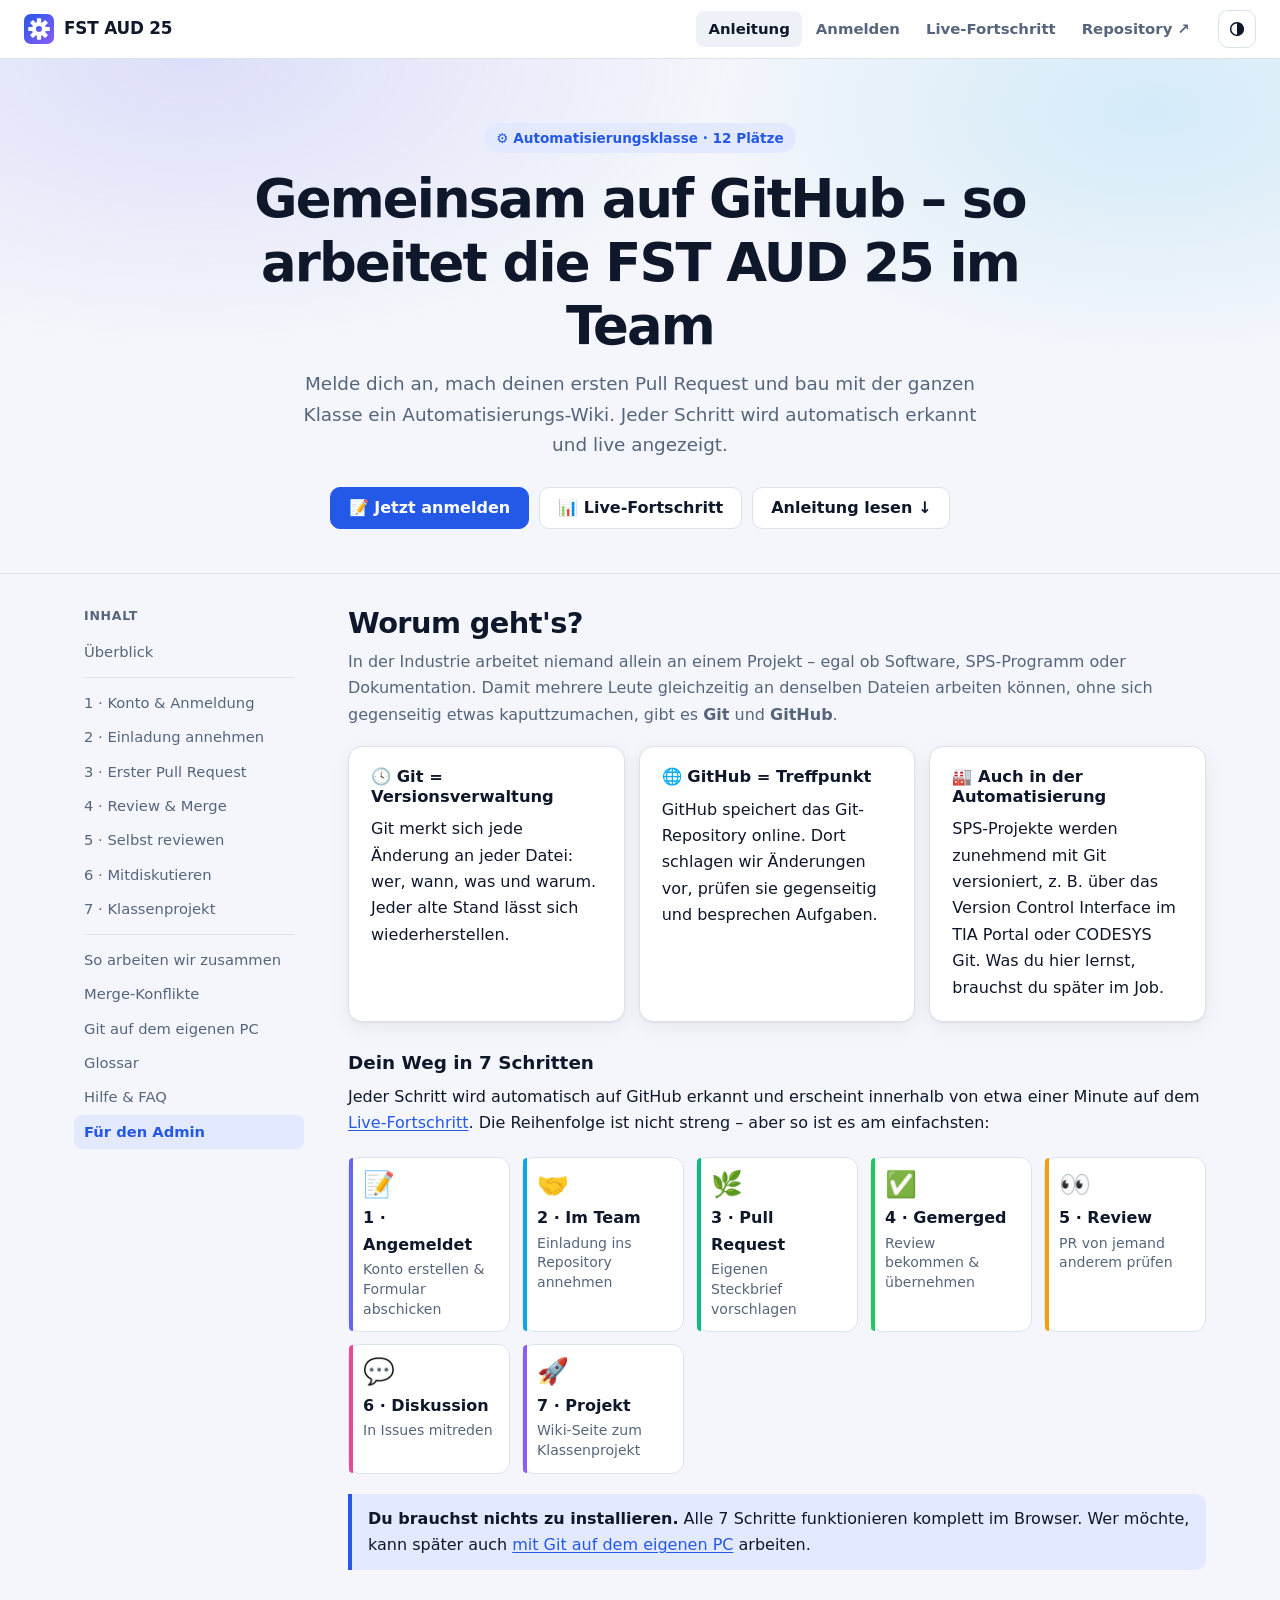
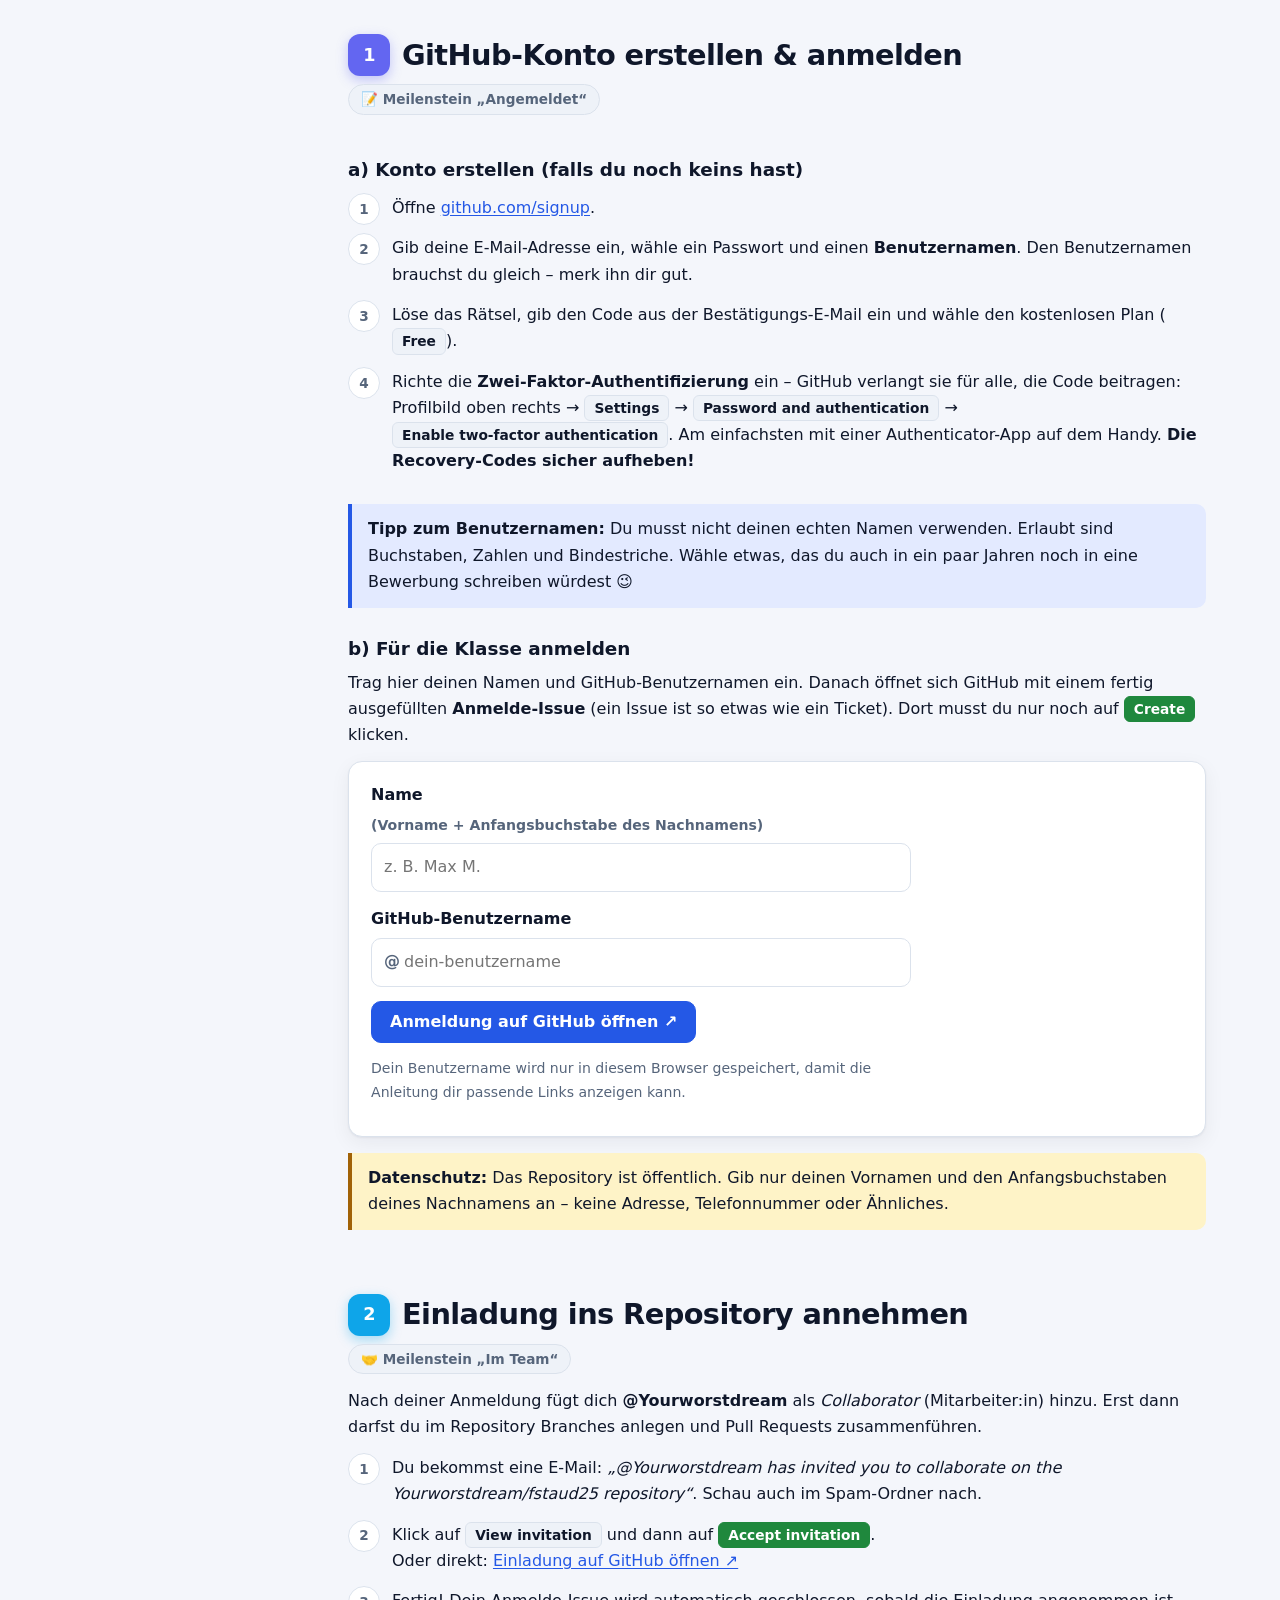
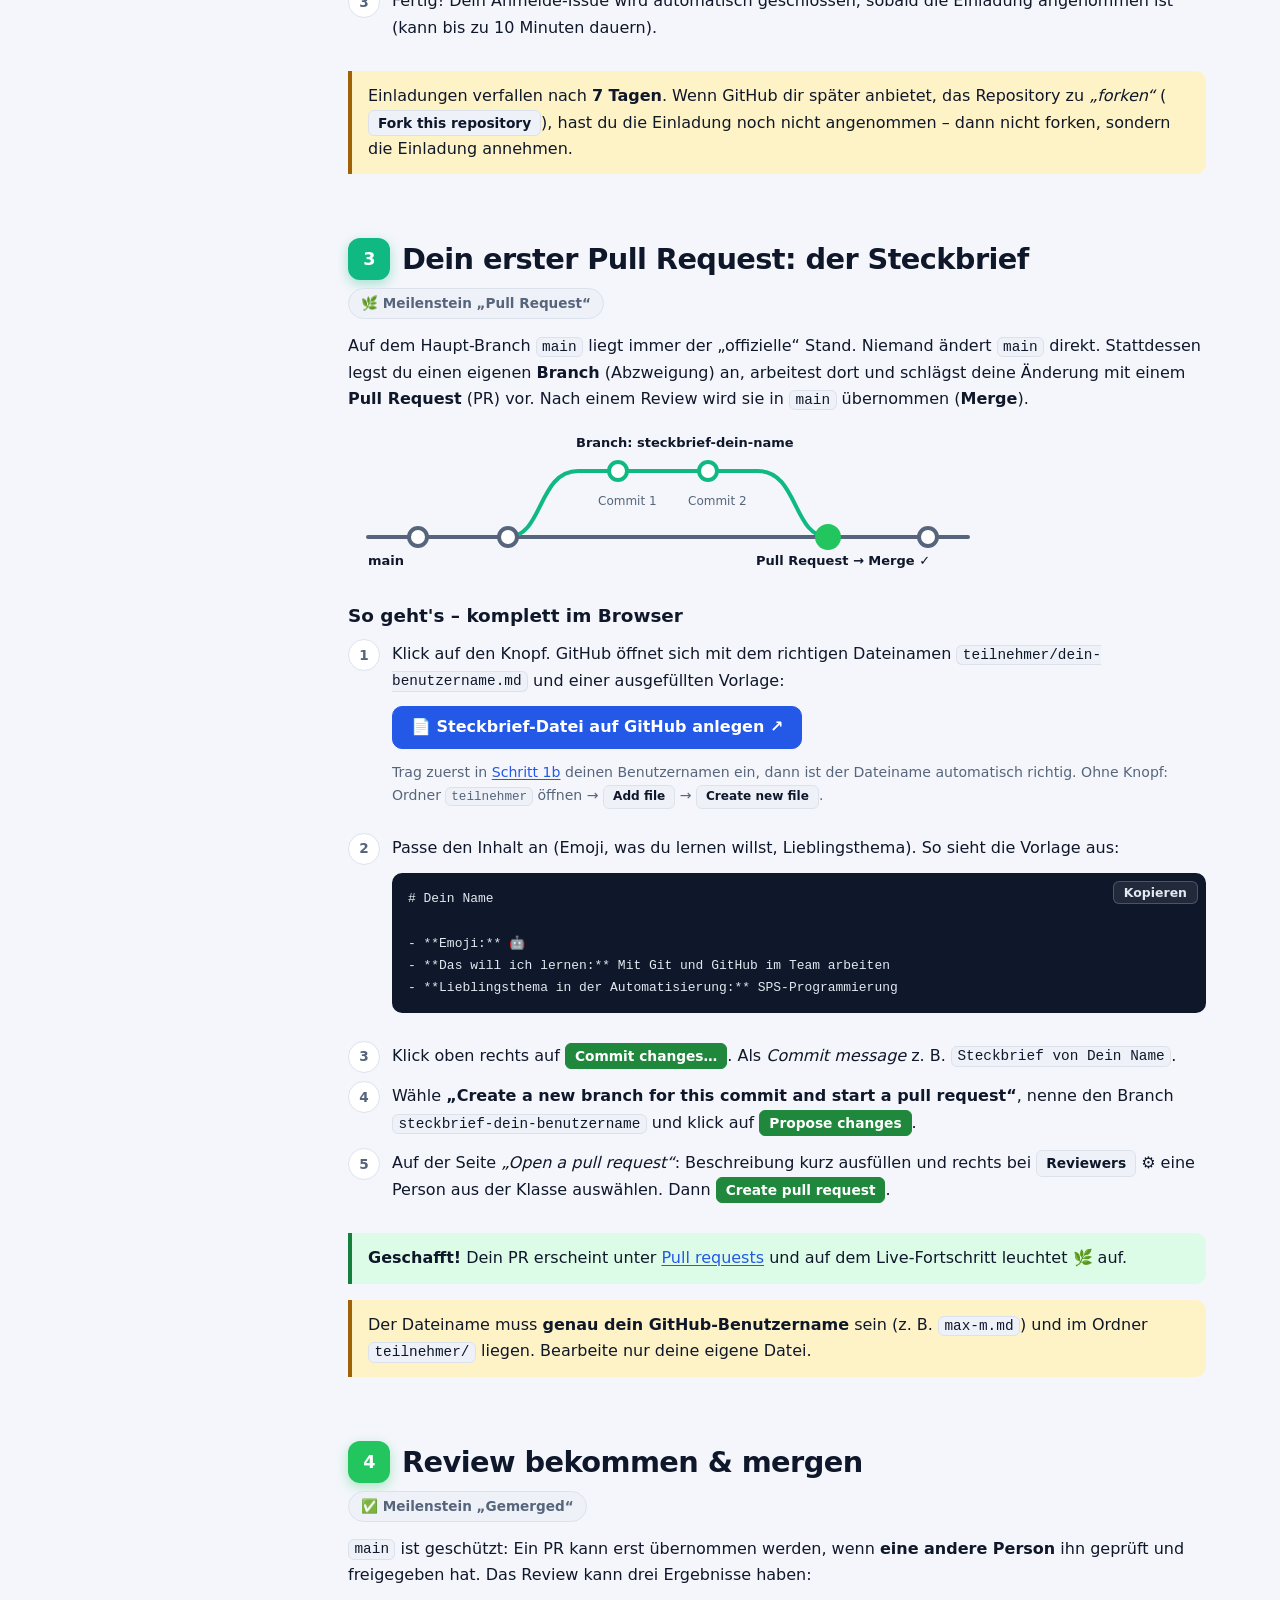
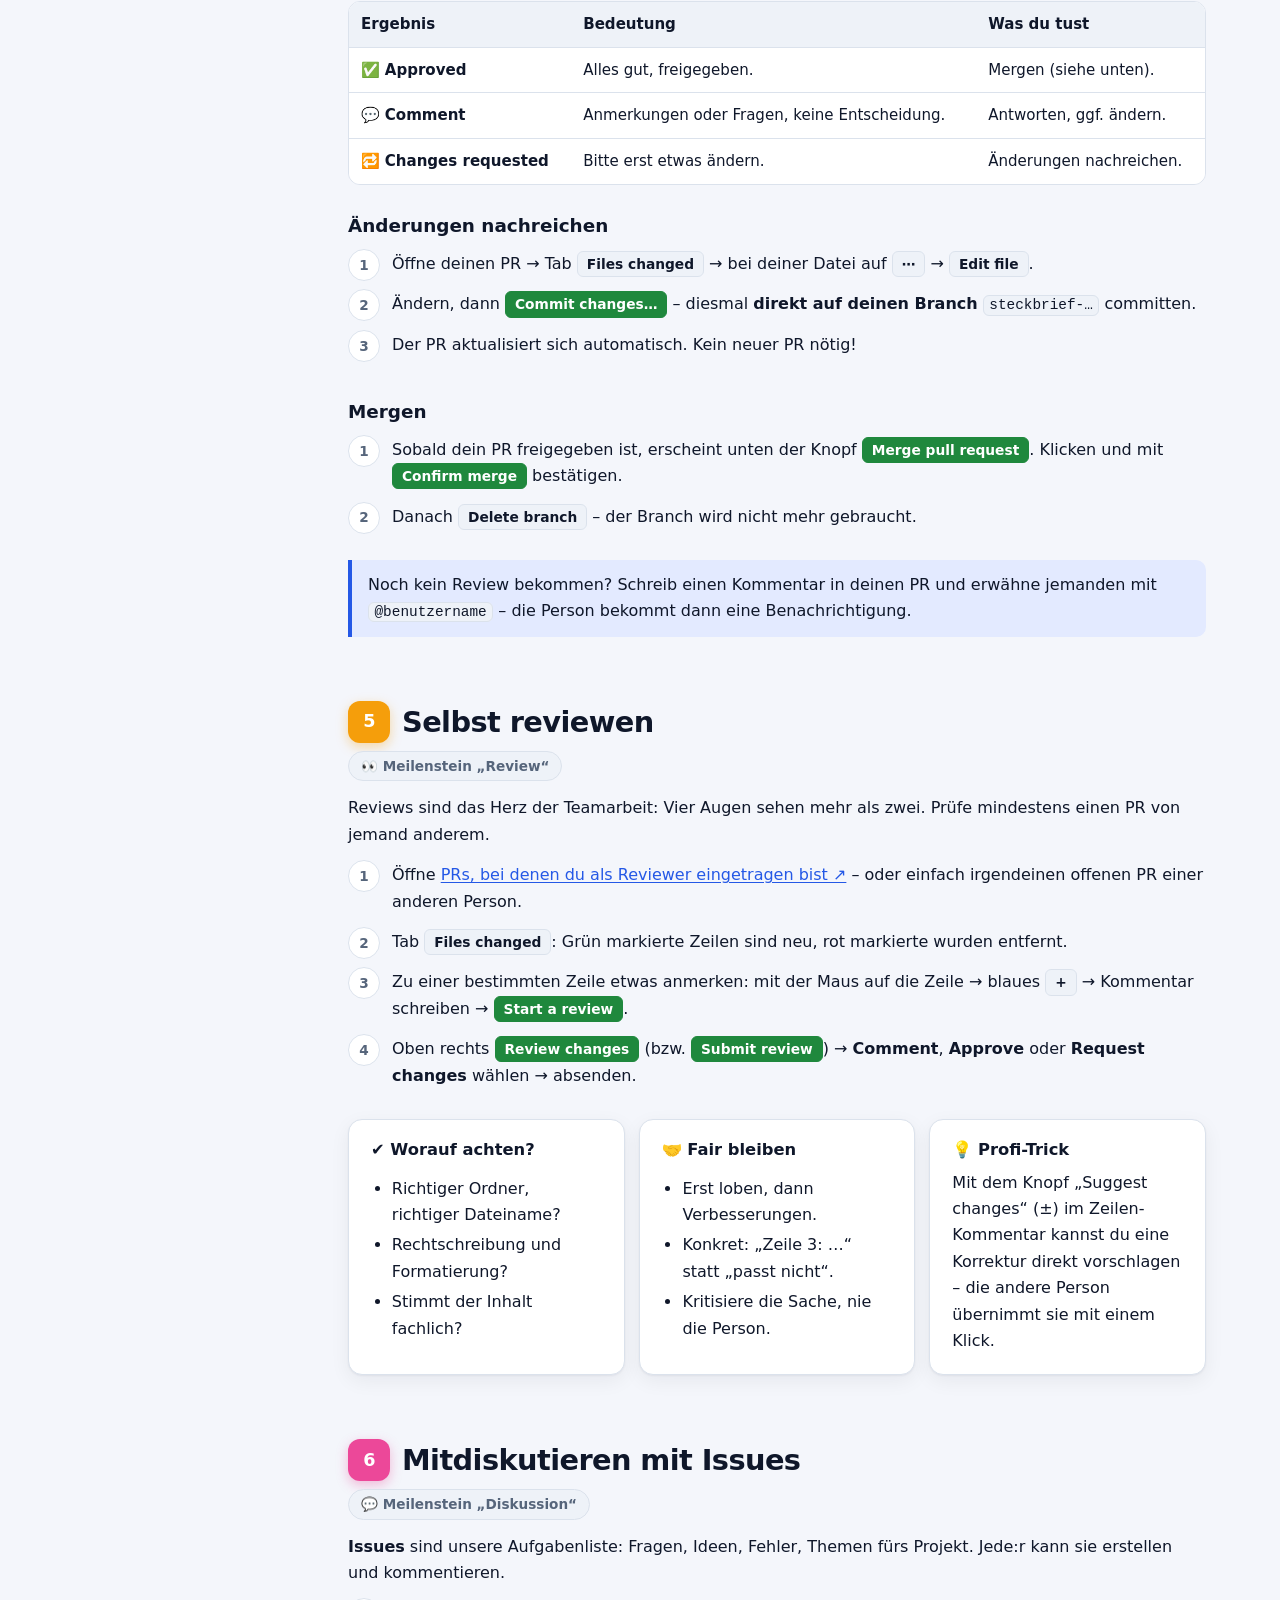
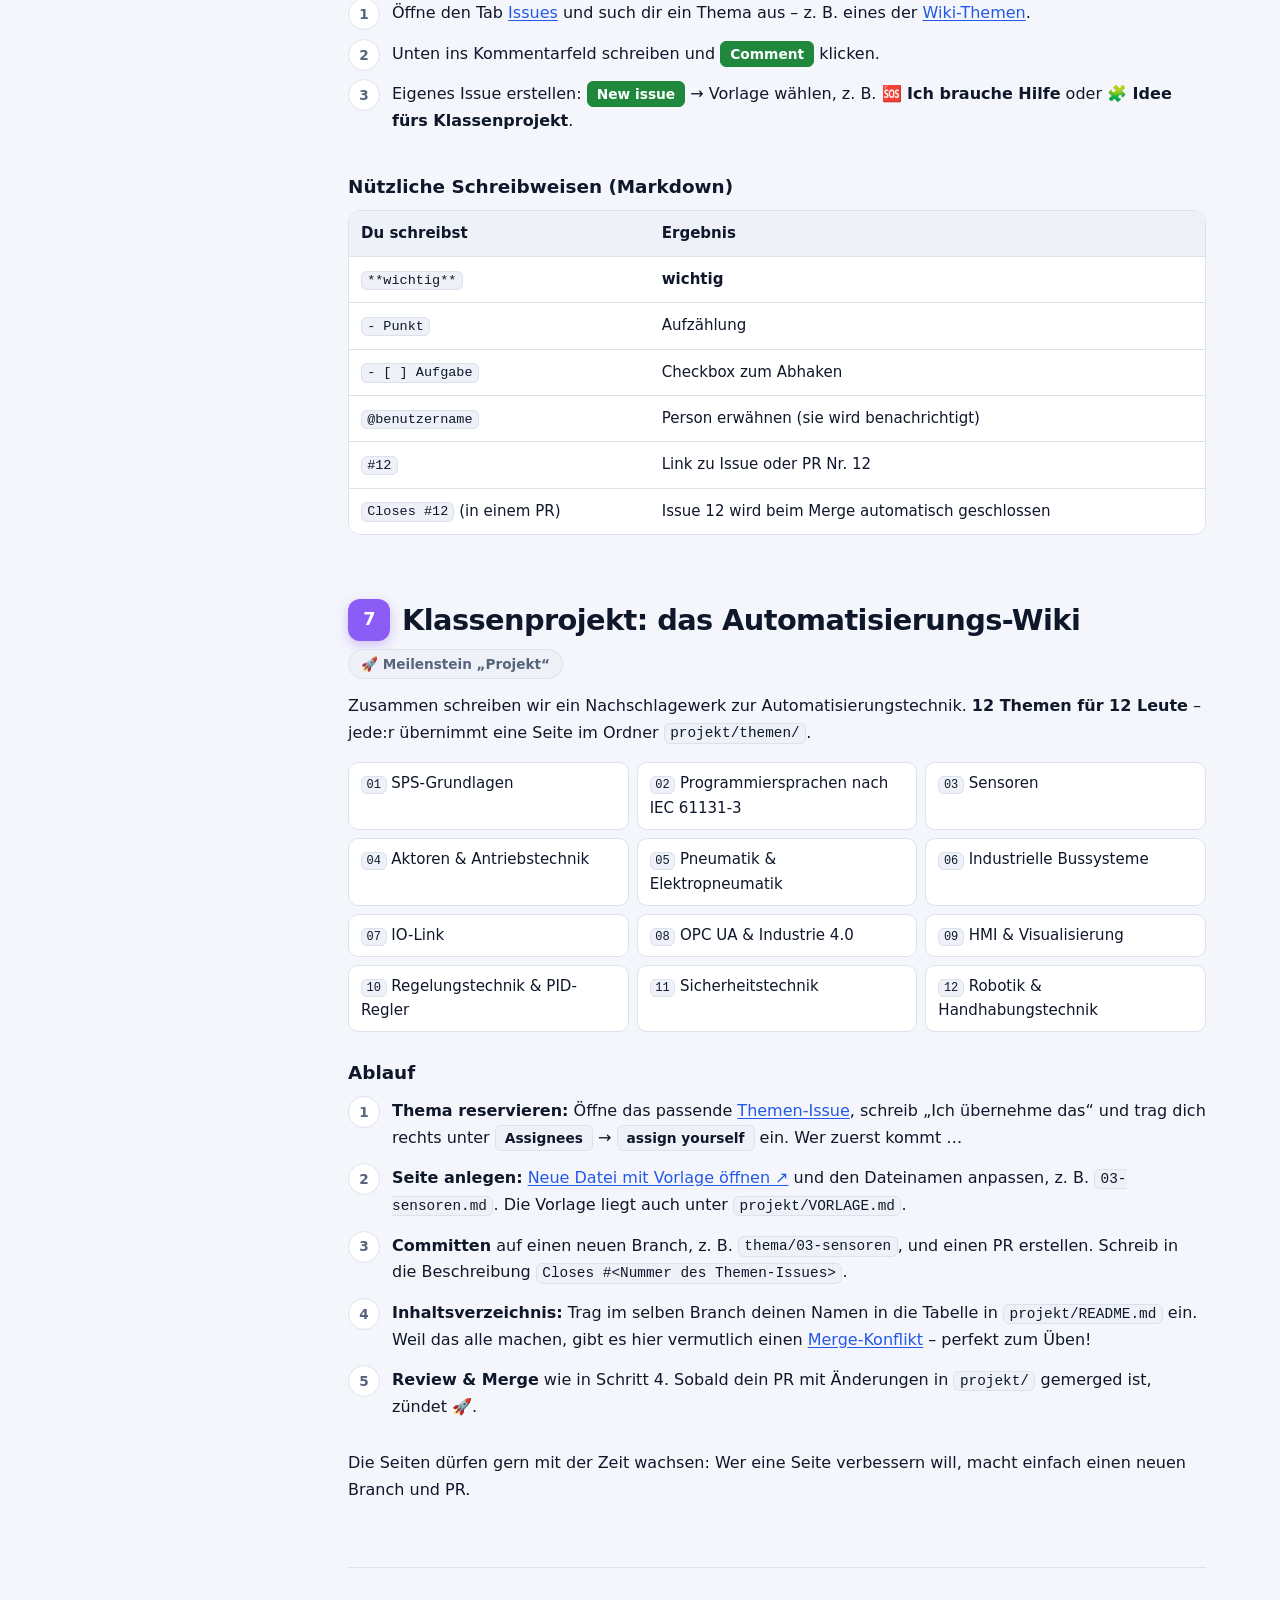
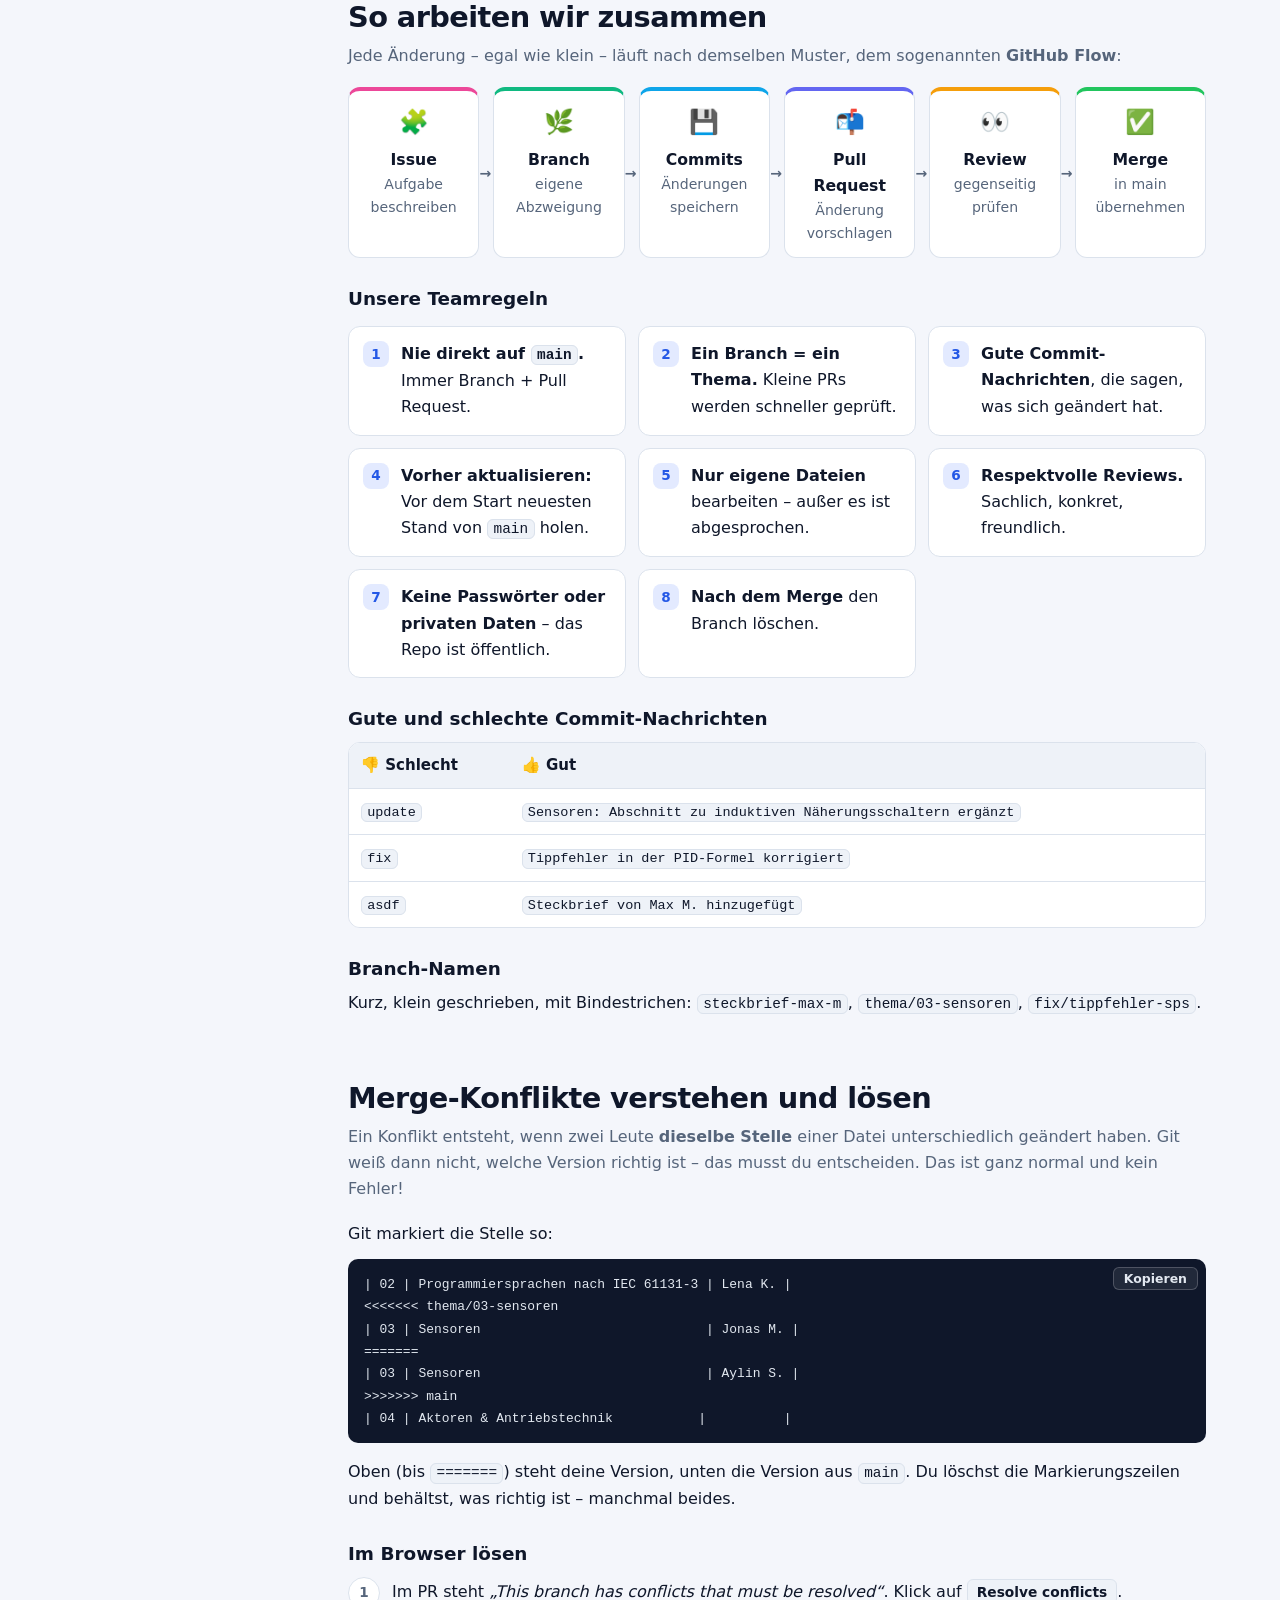
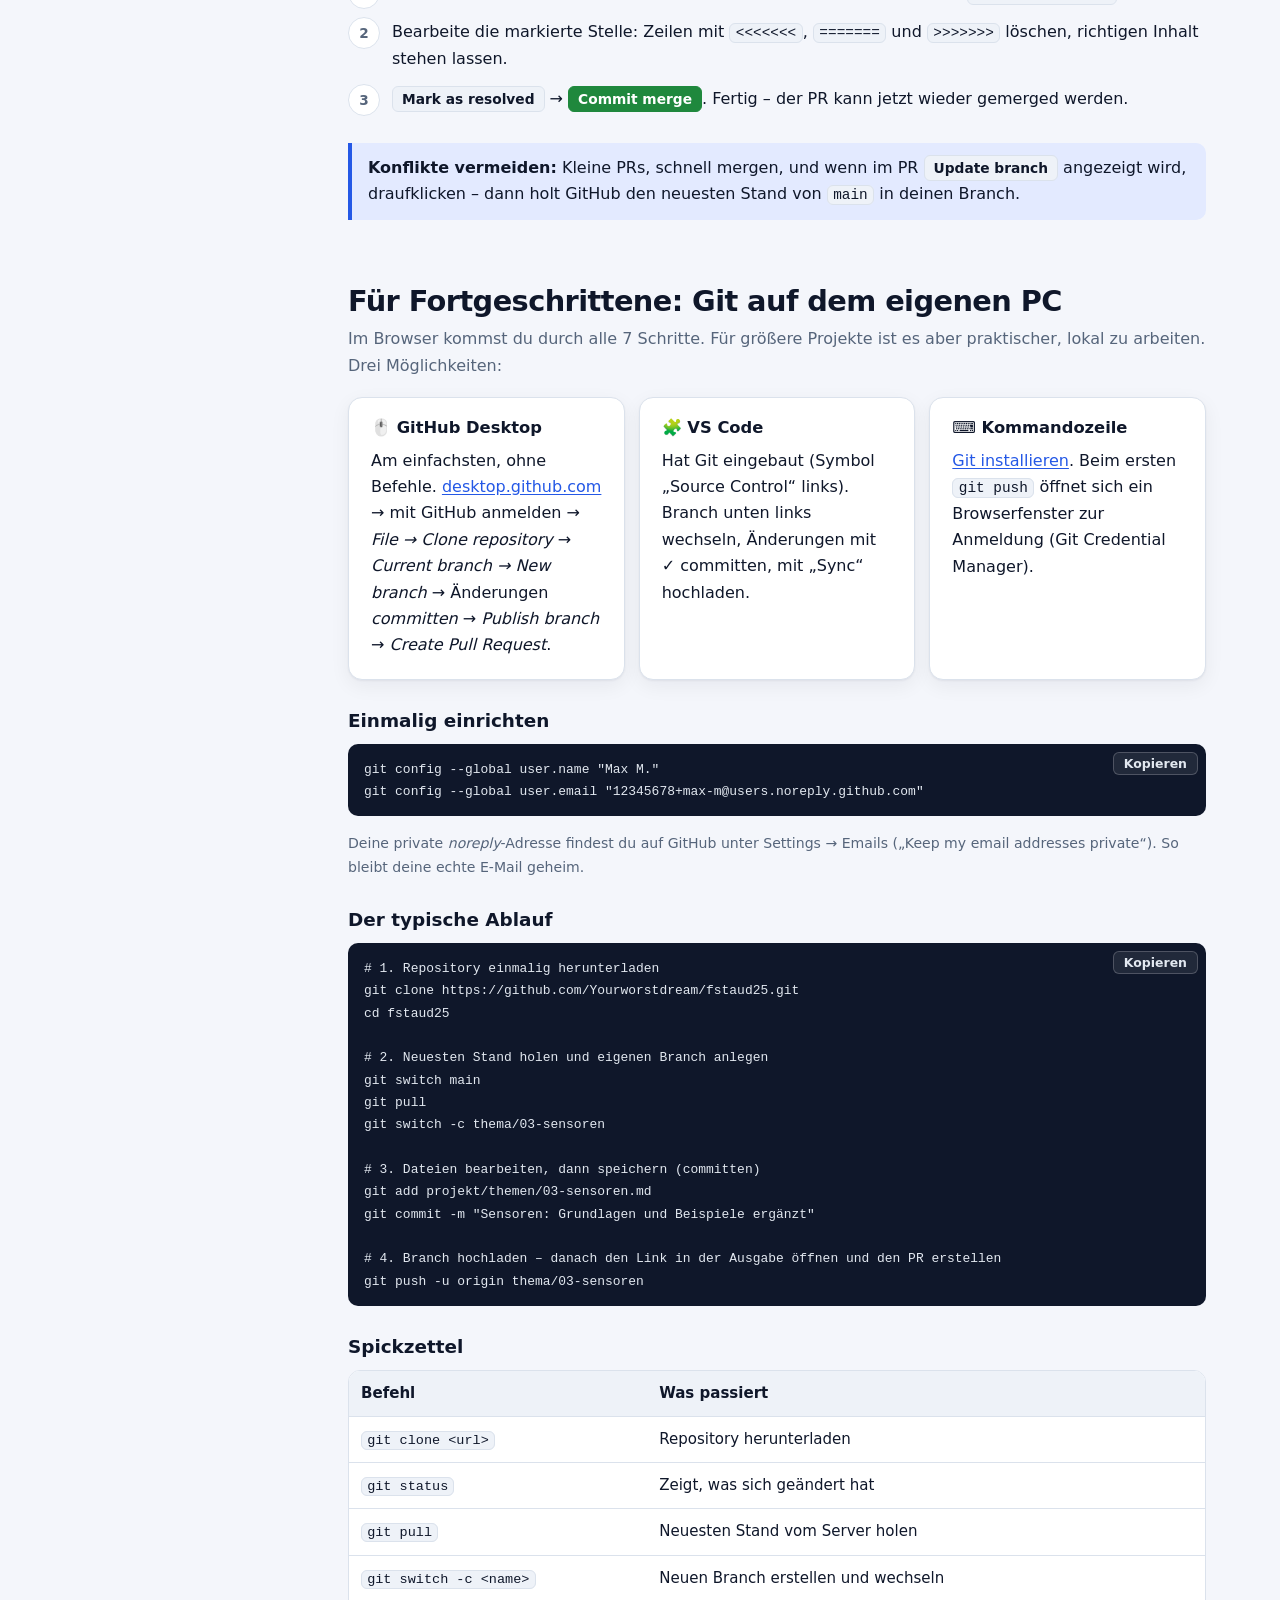
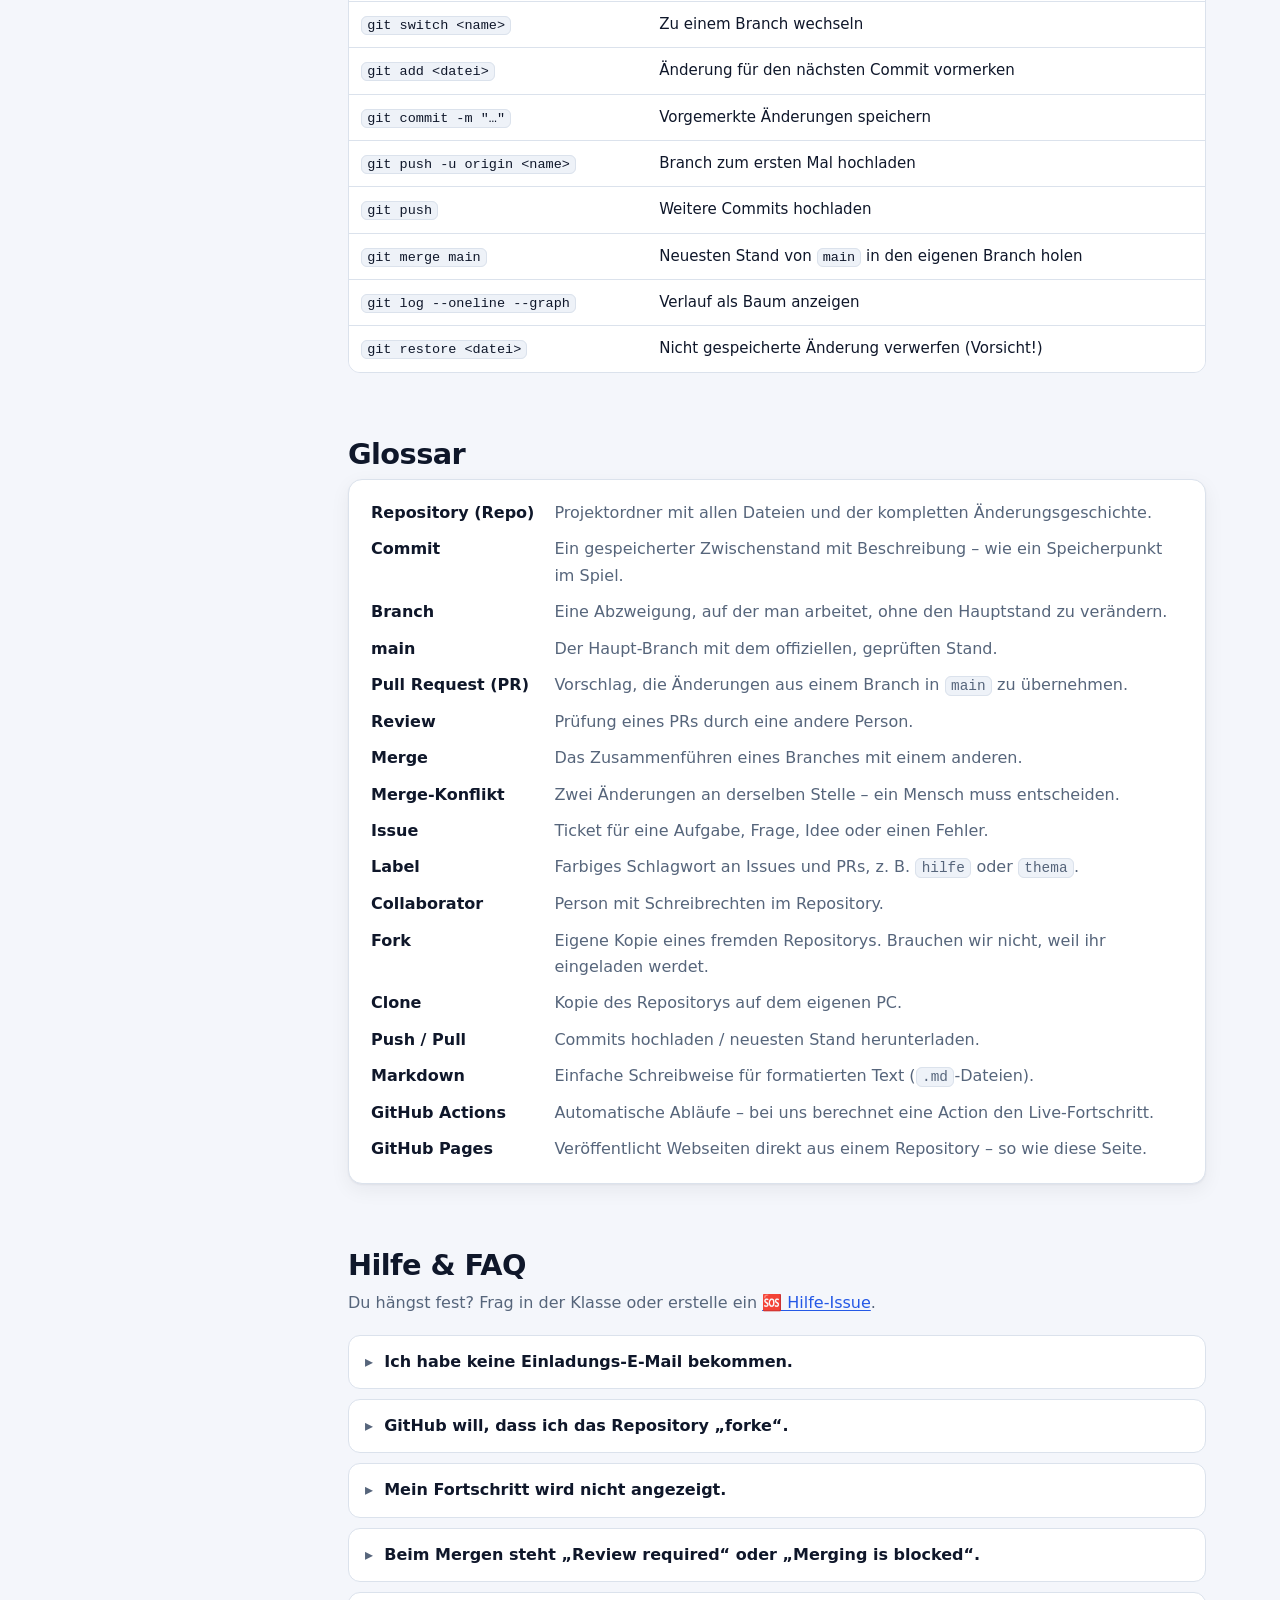
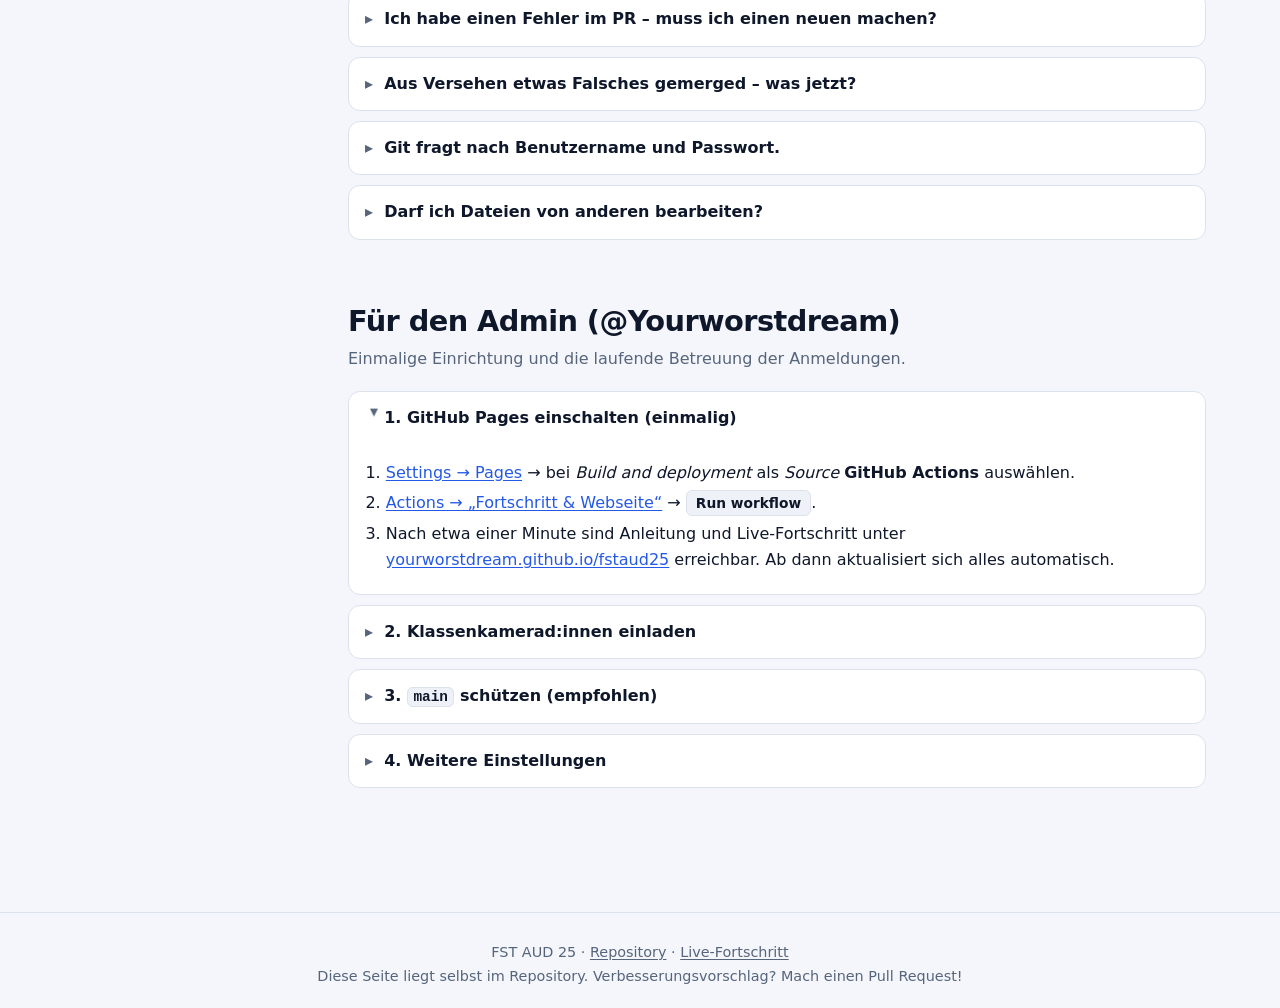
==== fstaud25/index.html @ 2078d6a1 "fstaud25: Klassen-Repository mit Anleitung und Live-Fortschritt Anleitung (index.html) für die Autom" ====
<!doctype html>
<html lang="de">
<head>
<meta charset="utf-8">
<meta name="viewport" content="width=device-width, initial-scale=1">
<title>FST AUD 25 · GitHub-Anleitung</title>
<meta name="description" content="Schritt-für-Schritt-Anleitung: So arbeitet die Automatisierungsklasse FST AUD 25 gemeinsam auf GitHub – Anmeldung, Pull Requests, Reviews und Klassenprojekt.">
<link rel="icon" href="assets/favicon.svg" type="image/svg+xml">
<link rel="stylesheet" href="assets/style.css">
<script>try{var t=localStorage.getItem('fstaud25.theme');if(t)document.documentElement.dataset.theme=t}catch(e){}</script>
<script src="assets/common.js" defer></script>
<script src="assets/anleitung.js" defer></script>
</head>
<body>

<header class="topbar">
  <a class="marke" href="./"><img src="assets/favicon.svg" alt="">FST AUD 25</a>
  <nav class="topnav" aria-label="Hauptnavigation">
    <a href="./" aria-current="page">Anleitung</a>
    <a href="#anmeldung">Anmelden</a>
    <a href="fortschritt.html">Live-Fortschritt</a>
    <a href="https://github.com/Yourworstdream/fstaud25" data-repo="" target="_blank" rel="noopener">Repository ↗</a>
  </nav>
  <button class="icon-knopf" type="button" data-thema-knopf title="Hell/Dunkel umschalten" aria-label="Hell/Dunkel umschalten"><svg viewBox="0 0 24 24" width="18" height="18" aria-hidden="true"><circle cx="12" cy="12" r="8.5" fill="none" stroke="currentColor" stroke-width="2"/><path d="M12 3.5a8.5 8.5 0 0 1 0 17z" fill="currentColor"/></svg></button>
</header>

<section class="hero">
  <span class="badge">⚙️ Automatisierungsklasse · 12 Plätze</span>
  <h1>Gemeinsam auf GitHub – so arbeitet die FST&nbsp;AUD&nbsp;25 im Team</h1>
  <p class="lead">Melde dich an, mach deinen ersten Pull Request und bau mit der ganzen Klasse ein Automatisierungs-Wiki. Jeder Schritt wird automatisch erkannt und live angezeigt.</p>
  <div class="knopf-reihe">
    <a class="knopf primaer" href="#anmeldung">📝 Jetzt anmelden</a>
    <a class="knopf" href="fortschritt.html">📊 Live-Fortschritt</a>
    <a class="knopf" href="#ueberblick">Anleitung lesen ↓</a>
  </div>

  <div class="ich-leiste" id="ich-leiste" hidden>
    <img id="ich-avatar" alt="">
    <div>
      <b>Hallo <span data-ich-name></span>!</b>
      <div class="klein">Angemeldet als <b>@<span data-ich-login></span></b> · <span id="ich-stand">Dein Stand wird geladen …</span></div>
    </div>
    <div class="knopf-reihe">
      <a class="knopf klein-k" id="ich-fortschritt-link" href="fortschritt.html">Mein Fortschritt</a>
      <button class="knopf klein-k" type="button" id="ich-aendern">Ändern</button>
    </div>
  </div>
</section>

<div class="layout">
  <nav class="toc" aria-label="Inhalt">
    <p>Inhalt</p>
    <a href="#ueberblick">Überblick</a>
    <div class="trenner"></div>
    <a href="#schritt-1">1 · Konto &amp; Anmeldung</a>
    <a href="#schritt-2">2 · Einladung annehmen</a>
    <a href="#schritt-3">3 · Erster Pull Request</a>
    <a href="#schritt-4">4 · Review &amp; Merge</a>
    <a href="#schritt-5">5 · Selbst reviewen</a>
    <a href="#schritt-6">6 · Mitdiskutieren</a>
    <a href="#schritt-7">7 · Klassenprojekt</a>
    <div class="trenner"></div>
    <a href="#zusammenarbeit">So arbeiten wir zusammen</a>
    <a href="#konflikte">Merge-Konflikte</a>
    <a href="#lokal">Git auf dem eigenen PC</a>
    <a href="#glossar">Glossar</a>
    <a href="#hilfe">Hilfe &amp; FAQ</a>
    <a href="#admin">Für den Admin</a>
  </nav>

  <main class="inhalt">

    <!-- ===================== Überblick ===================== -->
    <section id="ueberblick">
      <h2>Worum geht's?</h2>
      <p class="unterzeile">In der Industrie arbeitet niemand allein an einem Projekt – egal ob Software, SPS-Programm oder Dokumentation. Damit mehrere Leute gleichzeitig an denselben Dateien arbeiten können, ohne sich gegenseitig etwas kaputtzumachen, gibt es <b>Git</b> und <b>GitHub</b>.</p>

      <div class="drei-spalten">
        <div class="box">
          <h3>🕓 Git = Versionsverwaltung</h3>
          <p>Git merkt sich jede Änderung an jeder Datei: wer, wann, was und warum. Jeder alte Stand lässt sich wiederherstellen.</p>
        </div>
        <div class="box">
          <h3>🌐 GitHub = Treffpunkt</h3>
          <p>GitHub speichert das Git-Repository online. Dort schlagen wir Änderungen vor, prüfen sie gegenseitig und besprechen Aufgaben.</p>
        </div>
        <div class="box">
          <h3>🏭 Auch in der Automatisierung</h3>
          <p>SPS-Projekte werden zunehmend mit Git versioniert, z.&nbsp;B. über das Version Control Interface im TIA Portal oder CODESYS Git. Was du hier lernst, brauchst du später im Job.</p>
        </div>
      </div>

      <h3>Dein Weg in 7 Schritten</h3>
      <p>Jeder Schritt wird automatisch auf GitHub erkannt und erscheint innerhalb von etwa einer Minute auf dem <a href="fortschritt.html">Live-Fortschritt</a>. Die Reihenfolge ist nicht streng – aber so ist es am einfachsten:</p>
      <div class="wegweiser" id="wegweiser">
        <a class="weg" href="#schritt-1" data-schritt="anmeldung" style="--farbe:#6366f1"><span class="icon">📝</span><b>1 · Angemeldet</b><span class="klein">Konto erstellen &amp; Formular abschicken</span></a>
        <a class="weg" href="#schritt-2" data-schritt="team" style="--farbe:#0ea5e9"><span class="icon">🤝</span><b>2 · Im Team</b><span class="klein">Einladung ins Repository annehmen</span></a>
        <a class="weg" href="#schritt-3" data-schritt="pr" style="--farbe:#10b981"><span class="icon">🌿</span><b>3 · Pull Request</b><span class="klein">Eigenen Steckbrief vorschlagen</span></a>
        <a class="weg" href="#schritt-4" data-schritt="merge" style="--farbe:#22c55e"><span class="icon">✅</span><b>4 · Gemerged</b><span class="klein">Review bekommen &amp; übernehmen</span></a>
        <a class="weg" href="#schritt-5" data-schritt="review" style="--farbe:#f59e0b"><span class="icon">👀</span><b>5 · Review</b><span class="klein">PR von jemand anderem prüfen</span></a>
        <a class="weg" href="#schritt-6" data-schritt="diskussion" style="--farbe:#ec4899"><span class="icon">💬</span><b>6 · Diskussion</b><span class="klein">In Issues mitreden</span></a>
        <a class="weg" href="#schritt-7" data-schritt="projekt" style="--farbe:#8b5cf6"><span class="icon">🚀</span><b>7 · Projekt</b><span class="klein">Wiki-Seite zum Klassenprojekt</span></a>
      </div>
      <div class="hinweis">
        <p><b>Du brauchst nichts zu installieren.</b> Alle 7 Schritte funktionieren komplett im Browser. Wer möchte, kann später auch <a href="#lokal">mit Git auf dem eigenen PC</a> arbeiten.</p>
      </div>
    </section>

    <!-- ===================== Schritt 1 ===================== -->
    <section id="schritt-1" style="--farbe:#6366f1">
      <h2><span class="nr">1</span> GitHub-Konto erstellen &amp; anmelden</h2>
      <div class="meilenstein" data-meilenstein="anmeldung">📝 Meilenstein „Angemeldet“</div>

      <h3>a) Konto erstellen (falls du noch keins hast)</h3>
      <ol class="anleitung">
        <li>Öffne <a href="https://github.com/signup" target="_blank" rel="noopener">github.com/signup</a>.</li>
        <li>Gib deine E-Mail-Adresse ein, wähle ein Passwort und einen <b>Benutzernamen</b>. Den Benutzernamen brauchst du gleich – merk ihn dir gut.</li>
        <li>Löse das Rätsel, gib den Code aus der Bestätigungs-E-Mail ein und wähle den kostenlosen Plan (<span class="gh-btn">Free</span>).</li>
        <li>Richte die <b>Zwei-Faktor-Authentifizierung</b> ein – GitHub verlangt sie für alle, die Code beitragen: Profilbild oben rechts → <span class="gh-btn">Settings</span> → <span class="gh-btn">Password and authentication</span> → <span class="gh-btn">Enable two-factor authentication</span>. Am einfachsten mit einer Authenticator-App auf dem Handy. <b>Die Recovery-Codes sicher aufheben!</b></li>
      </ol>
      <div class="hinweis">
        <p><b>Tipp zum Benutzernamen:</b> Du musst nicht deinen echten Namen verwenden. Erlaubt sind Buchstaben, Zahlen und Bindestriche. Wähle etwas, das du auch in ein paar Jahren noch in eine Bewerbung schreiben würdest 😉</p>
      </div>

      <h3 id="anmeldung">b) Für die Klasse anmelden</h3>
      <p>Trag hier deinen Namen und GitHub-Benutzernamen ein. Danach öffnet sich GitHub mit einem fertig ausgefüllten <b>Anmelde-Issue</b> (ein Issue ist so etwas wie ein Ticket). Dort musst du nur noch auf <span class="gh-btn gruen">Create</span> klicken.</p>

      <div class="box">
        <form class="formular" id="anmelde-form" novalidate>
          <label>Name <span class="klein">(Vorname + Anfangsbuchstabe des Nachnamens)</span>
            <input id="f-name" name="name" required maxlength="40" placeholder="z. B. Max M." autocomplete="off">
            <span class="feld-tipp" id="name-tipp" hidden>Tipp: Das Repository ist öffentlich – vom Nachnamen reicht der Anfangsbuchstabe.</span>
          </label>
          <label>GitHub-Benutzername
            <span class="login-feld"><span>@</span><input id="f-login" name="login" required maxlength="39" placeholder="dein-benutzername" autocapitalize="off" autocomplete="off" spellcheck="false"></span>
          </label>
          <div class="login-vorschau" id="login-vorschau" aria-live="polite" hidden><img alt=""><span></span></div>
          <p class="fehler" id="f-fehler" role="alert" hidden></p>
          <div class="knopf-reihe">
            <button class="knopf primaer" type="submit">Anmeldung auf GitHub öffnen ↗</button>
          </div>
          <p class="klein">Dein Benutzername wird nur in diesem Browser gespeichert, damit die Anleitung dir passende Links anzeigen kann.</p>
        </form>
        <div class="hinweis gut" id="anmelde-erfolg" hidden>
          <p><b>Super! 🎉</b> Klick auf GitHub unten auf <span class="gh-btn gruen">Create</span> (oder <span class="gh-btn gruen">Submit new issue</span>) – dann bist du angemeldet. Falls sich kein neuer Tab geöffnet hat: <a id="anmelde-link" href="#" target="_blank" rel="noopener">Anmelde-Issue hier öffnen ↗</a></p>
          <p>Als Nächstes lädt dich <b>@Yourworstdream</b> ins Repository ein → weiter mit <a href="#schritt-2">Schritt 2</a>.</p>
        </div>
      </div>
      <div class="hinweis achtung">
        <p><b>Datenschutz:</b> Das Repository ist öffentlich. Gib nur deinen Vornamen und den Anfangsbuchstaben deines Nachnamens an – keine Adresse, Telefonnummer oder Ähnliches.</p>
      </div>
    </section>

    <!-- ===================== Schritt 2 ===================== -->
    <section id="schritt-2" style="--farbe:#0ea5e9">
      <h2><span class="nr">2</span> Einladung ins Repository annehmen</h2>
      <div class="meilenstein" data-meilenstein="team">🤝 Meilenstein „Im Team“</div>
      <p>Nach deiner Anmeldung fügt dich <b>@Yourworstdream</b> als <i>Collaborator</i> (Mitarbeiter:in) hinzu. Erst dann darfst du im Repository Branches anlegen und Pull Requests zusammenführen.</p>
      <ol class="anleitung">
        <li>Du bekommst eine E-Mail: <i>„@Yourworstdream has invited you to collaborate on the Yourworstdream/fstaud25 repository“</i>. Schau auch im Spam-Ordner nach.</li>
        <li>Klick auf <span class="gh-btn">View invitation</span> und dann auf <span class="gh-btn gruen">Accept invitation</span>.<br>
          Oder direkt: <a href="https://github.com/Yourworstdream/fstaud25/invitations" data-repo="/invitations" target="_blank" rel="noopener">Einladung auf GitHub öffnen ↗</a></li>
        <li>Fertig! Dein Anmelde-Issue wird automatisch geschlossen, sobald die Einladung angenommen ist (kann bis zu 10&nbsp;Minuten dauern).</li>
      </ol>
      <div class="hinweis achtung">
        <p>Einladungen verfallen nach <b>7 Tagen</b>. Wenn GitHub dir später anbietet, das Repository zu <i>„forken“</i> (<span class="gh-btn">Fork this repository</span>), hast du die Einladung noch nicht angenommen – dann nicht forken, sondern die Einladung annehmen.</p>
      </div>
    </section>

    <!-- ===================== Schritt 3 ===================== -->
    <section id="schritt-3" style="--farbe:#10b981">
      <h2><span class="nr">3</span> Dein erster Pull Request: der Steckbrief</h2>
      <div class="meilenstein" data-meilenstein="pr">🌿 Meilenstein „Pull Request“</div>
      <p>Auf dem Haupt-Branch <code>main</code> liegt immer der „offizielle“ Stand. Niemand ändert <code>main</code> direkt. Stattdessen legst du einen eigenen <b>Branch</b> (Abzweigung) an, arbeitest dort und schlägst deine Änderung mit einem <b>Pull Request</b> (PR) vor. Nach einem Review wird sie in <code>main</code> übernommen (<b>Merge</b>).</p>

      <svg class="git-graph" viewBox="0 0 640 150" role="img" aria-label="Schema: Vom Branch main zweigt ein Branch für den Steckbrief ab, bekommt zwei Commits und wird nach Pull Request und Review wieder in main gemerged.">
        <line x1="20" y1="112" x2="620" y2="112" stroke="currentColor" stroke-width="4" stroke-linecap="round"/>
        <path d="M160 112 C 195 112, 190 46, 230 46 L 410 46 C 450 46, 445 112, 480 112" fill="none" stroke="#10b981" stroke-width="4"/>
        <g stroke-width="4">
          <circle cx="70" cy="112" r="9" style="fill:var(--surface)" stroke="currentColor"/>
          <circle cx="160" cy="112" r="9" style="fill:var(--surface)" stroke="currentColor"/>
          <circle cx="270" cy="46" r="9" style="fill:var(--surface)" stroke="#10b981"/>
          <circle cx="360" cy="46" r="9" style="fill:var(--surface)" stroke="#10b981"/>
          <circle cx="480" cy="112" r="11" fill="#22c55e" stroke="#22c55e"/>
          <circle cx="580" cy="112" r="9" style="fill:var(--surface)" stroke="currentColor"/>
        </g>
        <text x="20" y="140">main</text>
        <text x="228" y="22">Branch: steckbrief-dein-name</text>
        <text x="250" y="80" class="klein-text">Commit 1</text>
        <text x="340" y="80" class="klein-text">Commit 2</text>
        <text x="408" y="140">Pull Request → Merge ✓</text>
      </svg>

      <h3>So geht's – komplett im Browser</h3>
      <ol class="anleitung">
        <li>
          <p>Klick auf den Knopf. GitHub öffnet sich mit dem richtigen Dateinamen <code>teilnehmer/<span data-ich-login>dein-benutzername</span>.md</code> und einer ausgefüllten Vorlage:</p>
          <p class="knopf-reihe"><a class="knopf primaer" id="steckbrief-link" href="https://github.com/Yourworstdream/fstaud25/new/main/teilnehmer" target="_blank" rel="noopener">📄 Steckbrief-Datei auf GitHub anlegen ↗</a></p>
          <p class="klein" id="steckbrief-ohne-login">Trag zuerst in <a href="#anmeldung">Schritt 1b</a> deinen Benutzernamen ein, dann ist der Dateiname automatisch richtig. Ohne Knopf: Ordner <code>teilnehmer</code> öffnen → <span class="gh-btn">Add file</span> → <span class="gh-btn">Create new file</span>.</p>
        </li>
        <li>
          <p>Passe den Inhalt an (Emoji, was du lernen willst, Lieblingsthema). So sieht die Vorlage aus:</p>
          <pre><code id="steckbrief-code"># Dein Name

- **Emoji:** 🤖
- **Das will ich lernen:** Mit Git und GitHub im Team arbeiten
- **Lieblingsthema in der Automatisierung:** SPS-Programmierung
</code></pre>
        </li>
        <li>Klick oben rechts auf <span class="gh-btn gruen">Commit changes…</span>. Als <i>Commit message</i> z.&nbsp;B. <code>Steckbrief von <span data-ich-name>Dein Name</span></code>.</li>
        <li>Wähle <b>„Create a new branch for this commit and start a pull request“</b>, nenne den Branch <code>steckbrief-<span data-ich-login>dein-benutzername</span></code> und klick auf <span class="gh-btn gruen">Propose changes</span>.</li>
        <li>Auf der Seite <i>„Open a pull request“</i>: Beschreibung kurz ausfüllen und rechts bei <span class="gh-btn">Reviewers</span> ⚙️ eine Person aus der Klasse auswählen. Dann <span class="gh-btn gruen">Create pull request</span>.</li>
      </ol>
      <div class="hinweis gut">
        <p><b>Geschafft!</b> Dein PR erscheint unter <a href="https://github.com/Yourworstdream/fstaud25/pulls" data-repo="/pulls" target="_blank" rel="noopener">Pull requests</a> und auf dem Live-Fortschritt leuchtet 🌿 auf.</p>
      </div>
      <div class="hinweis achtung">
        <p>Der Dateiname muss <b>genau dein GitHub-Benutzername</b> sein (z.&nbsp;B. <code>max-m.md</code>) und im Ordner <code>teilnehmer/</code> liegen. Bearbeite nur deine eigene Datei.</p>
      </div>
    </section>

    <!-- ===================== Schritt 4 ===================== -->
    <section id="schritt-4" style="--farbe:#22c55e">
      <h2><span class="nr">4</span> Review bekommen &amp; mergen</h2>
      <div class="meilenstein" data-meilenstein="merge">✅ Meilenstein „Gemerged“</div>
      <p><code>main</code> ist geschützt: Ein PR kann erst übernommen werden, wenn <b>eine andere Person</b> ihn geprüft und freigegeben hat. Das Review kann drei Ergebnisse haben:</p>
      <div class="tabelle-wrap">
        <table>
          <thead><tr><th>Ergebnis</th><th>Bedeutung</th><th>Was du tust</th></tr></thead>
          <tbody>
            <tr><td>✅ <b>Approved</b></td><td>Alles gut, freigegeben.</td><td>Mergen (siehe unten).</td></tr>
            <tr><td>💬 <b>Comment</b></td><td>Anmerkungen oder Fragen, keine Entscheidung.</td><td>Antworten, ggf. ändern.</td></tr>
            <tr><td>🔁 <b>Changes requested</b></td><td>Bitte erst etwas ändern.</td><td>Änderungen nachreichen.</td></tr>
          </tbody>
        </table>
      </div>

      <h3>Änderungen nachreichen</h3>
      <ol class="anleitung">
        <li>Öffne deinen PR → Tab <span class="gh-btn">Files changed</span> → bei deiner Datei auf <span class="gh-btn">⋯</span> → <span class="gh-btn">Edit file</span>.</li>
        <li>Ändern, dann <span class="gh-btn gruen">Commit changes…</span> – diesmal <b>direkt auf deinen Branch</b> <code>steckbrief-…</code> committen.</li>
        <li>Der PR aktualisiert sich automatisch. Kein neuer PR nötig!</li>
      </ol>

      <h3>Mergen</h3>
      <ol class="anleitung">
        <li>Sobald dein PR freigegeben ist, erscheint unten der Knopf <span class="gh-btn gruen">Merge pull request</span>. Klicken und mit <span class="gh-btn gruen">Confirm merge</span> bestätigen.</li>
        <li>Danach <span class="gh-btn">Delete branch</span> – der Branch wird nicht mehr gebraucht.</li>
      </ol>
      <div class="hinweis">
        <p>Noch kein Review bekommen? Schreib einen Kommentar in deinen PR und erwähne jemanden mit <code>@benutzername</code> – die Person bekommt dann eine Benachrichtigung.</p>
      </div>
    </section>

    <!-- ===================== Schritt 5 ===================== -->
    <section id="schritt-5" style="--farbe:#f59e0b">
      <h2><span class="nr">5</span> Selbst reviewen</h2>
      <div class="meilenstein" data-meilenstein="review">👀 Meilenstein „Review“</div>
      <p>Reviews sind das Herz der Teamarbeit: Vier Augen sehen mehr als zwei. Prüfe mindestens einen PR von jemand anderem.</p>
      <ol class="anleitung">
        <li>Öffne <a href="https://github.com/Yourworstdream/fstaud25/pulls?q=is%3Apr+is%3Aopen+review-requested%3A%40me" data-repo="/pulls?q=is%3Apr+is%3Aopen+review-requested%3A%40me" target="_blank" rel="noopener">PRs, bei denen du als Reviewer eingetragen bist ↗</a> – oder einfach irgendeinen offenen PR einer anderen Person.</li>
        <li>Tab <span class="gh-btn">Files changed</span>: Grün markierte Zeilen sind neu, rot markierte wurden entfernt.</li>
        <li>Zu einer bestimmten Zeile etwas anmerken: mit der Maus auf die Zeile → blaues <span class="gh-btn">+</span> → Kommentar schreiben → <span class="gh-btn gruen">Start a review</span>.</li>
        <li>Oben rechts <span class="gh-btn gruen">Review changes</span> (bzw. <span class="gh-btn gruen">Submit review</span>) → <b>Comment</b>, <b>Approve</b> oder <b>Request changes</b> wählen → absenden.</li>
      </ol>
      <div class="drei-spalten">
        <div class="box">
          <h3>✔️ Worauf achten?</h3>
          <ul>
            <li>Richtiger Ordner, richtiger Dateiname?</li>
            <li>Rechtschreibung und Formatierung?</li>
            <li>Stimmt der Inhalt fachlich?</li>
          </ul>
        </div>
        <div class="box">
          <h3>🤝 Fair bleiben</h3>
          <ul>
            <li>Erst loben, dann Verbesserungen.</li>
            <li>Konkret: „Zeile 3: …“ statt „passt nicht“.</li>
            <li>Kritisiere die Sache, nie die Person.</li>
          </ul>
        </div>
        <div class="box">
          <h3>💡 Profi-Trick</h3>
          <p>Mit dem Knopf „Suggest changes“ (±) im Zeilen-Kommentar kannst du eine Korrektur direkt vorschlagen – die andere Person übernimmt sie mit einem Klick.</p>
        </div>
      </div>
    </section>

    <!-- ===================== Schritt 6 ===================== -->
    <section id="schritt-6" style="--farbe:#ec4899">
      <h2><span class="nr">6</span> Mitdiskutieren mit Issues</h2>
      <div class="meilenstein" data-meilenstein="diskussion">💬 Meilenstein „Diskussion“</div>
      <p><b>Issues</b> sind unsere Aufgabenliste: Fragen, Ideen, Fehler, Themen fürs Projekt. Jede:r kann sie erstellen und kommentieren.</p>
      <ol class="anleitung">
        <li>Öffne den Tab <a href="https://github.com/Yourworstdream/fstaud25/issues" data-repo="/issues" target="_blank" rel="noopener">Issues</a> und such dir ein Thema aus – z.&nbsp;B. eines der <a href="https://github.com/Yourworstdream/fstaud25/issues?q=is%3Aissue+label%3Athema" data-repo="/issues?q=is%3Aissue+label%3Athema" target="_blank" rel="noopener">Wiki-Themen</a>.</li>
        <li>Unten ins Kommentarfeld schreiben und <span class="gh-btn gruen">Comment</span> klicken.</li>
        <li>Eigenes Issue erstellen: <span class="gh-btn gruen">New issue</span> → Vorlage wählen, z.&nbsp;B. <b>🆘 Ich brauche Hilfe</b> oder <b>🧩 Idee fürs Klassenprojekt</b>.</li>
      </ol>
      <h3>Nützliche Schreibweisen (Markdown)</h3>
      <div class="tabelle-wrap">
        <table>
          <thead><tr><th>Du schreibst</th><th>Ergebnis</th></tr></thead>
          <tbody>
            <tr><td><code>**wichtig**</code></td><td><b>wichtig</b></td></tr>
            <tr><td><code>- Punkt</code></td><td>Aufzählung</td></tr>
            <tr><td><code>- [ ] Aufgabe</code></td><td>Checkbox zum Abhaken</td></tr>
            <tr><td><code>@benutzername</code></td><td>Person erwähnen (sie wird benachrichtigt)</td></tr>
            <tr><td><code>#12</code></td><td>Link zu Issue oder PR Nr. 12</td></tr>
            <tr><td><code>Closes #12</code> (in einem PR)</td><td>Issue 12 wird beim Merge automatisch geschlossen</td></tr>
          </tbody>
        </table>
      </div>
    </section>

    <!-- ===================== Schritt 7 ===================== -->
    <section id="schritt-7" style="--farbe:#8b5cf6">
      <h2><span class="nr">7</span> Klassenprojekt: das Automatisierungs-Wiki</h2>
      <div class="meilenstein" data-meilenstein="projekt">🚀 Meilenstein „Projekt“</div>
      <p>Zusammen schreiben wir ein Nachschlagewerk zur Automatisierungstechnik. <b>12 Themen für 12 Leute</b> – jede:r übernimmt eine Seite im Ordner <code>projekt/themen/</code>.</p>
      <ul class="themen">
        <li><code>01</code> SPS-Grundlagen</li>
        <li><code>02</code> Programmiersprachen nach IEC 61131-3</li>
        <li><code>03</code> Sensoren</li>
        <li><code>04</code> Aktoren &amp; Antriebstechnik</li>
        <li><code>05</code> Pneumatik &amp; Elektropneumatik</li>
        <li><code>06</code> Industrielle Bussysteme</li>
        <li><code>07</code> IO-Link</li>
        <li><code>08</code> OPC UA &amp; Industrie 4.0</li>
        <li><code>09</code> HMI &amp; Visualisierung</li>
        <li><code>10</code> Regelungstechnik &amp; PID-Regler</li>
        <li><code>11</code> Sicherheitstechnik</li>
        <li><code>12</code> Robotik &amp; Handhabungstechnik</li>
      </ul>

      <h3>Ablauf</h3>
      <ol class="anleitung">
        <li><b>Thema reservieren:</b> Öffne das passende <a href="https://github.com/Yourworstdream/fstaud25/issues?q=is%3Aissue+label%3Athema" data-repo="/issues?q=is%3Aissue+label%3Athema" target="_blank" rel="noopener">Themen-Issue</a>, schreib „Ich übernehme das“ und trag dich rechts unter <span class="gh-btn">Assignees</span> → <span class="gh-btn">assign yourself</span> ein. Wer zuerst kommt …</li>
        <li><b>Seite anlegen:</b> <a id="thema-link" href="https://github.com/Yourworstdream/fstaud25/new/main/projekt/themen" target="_blank" rel="noopener">Neue Datei mit Vorlage öffnen ↗</a> und den Dateinamen anpassen, z.&nbsp;B. <code>03-sensoren.md</code>. Die Vorlage liegt auch unter <code>projekt/VORLAGE.md</code>.</li>
        <li><b>Committen</b> auf einen neuen Branch, z.&nbsp;B. <code>thema/03-sensoren</code>, und einen PR erstellen. Schreib in die Beschreibung <code>Closes #&lt;Nummer des Themen-Issues&gt;</code>.</li>
        <li><b>Inhaltsverzeichnis:</b> Trag im selben Branch deinen Namen in die Tabelle in <code>projekt/README.md</code> ein. Weil das alle machen, gibt es hier vermutlich einen <a href="#konflikte">Merge-Konflikt</a> – perfekt zum Üben!</li>
        <li><b>Review &amp; Merge</b> wie in Schritt 4. Sobald dein PR mit Änderungen in <code>projekt/</code> gemerged ist, zündet 🚀.</li>
      </ol>
      <p>Die Seiten dürfen gern mit der Zeit wachsen: Wer eine Seite verbessern will, macht einfach einen neuen Branch und PR.</p>
    </section>

    <hr>

    <!-- ===================== Zusammenarbeit ===================== -->
    <section id="zusammenarbeit">
      <h2>So arbeiten wir zusammen</h2>
      <p class="unterzeile">Jede Änderung – egal wie klein – läuft nach demselben Muster, dem sogenannten <b>GitHub Flow</b>:</p>
      <div class="flow">
        <div style="--farbe:#ec4899"><span class="icon">🧩</span><b>Issue</b>Aufgabe beschreiben</div>
        <div style="--farbe:#10b981"><span class="icon">🌿</span><b>Branch</b>eigene Abzweigung</div>
        <div style="--farbe:#0ea5e9"><span class="icon">💾</span><b>Commits</b>Änderungen speichern</div>
        <div style="--farbe:#6366f1"><span class="icon">📬</span><b>Pull Request</b>Änderung vorschlagen</div>
        <div style="--farbe:#f59e0b"><span class="icon">👀</span><b>Review</b>gegenseitig prüfen</div>
        <div style="--farbe:#22c55e"><span class="icon">✅</span><b>Merge</b>in main übernehmen</div>
      </div>

      <h3>Unsere Teamregeln</h3>
      <ol class="regeln">
        <li><b>Nie direkt auf <code>main</code>.</b> Immer Branch + Pull Request.</li>
        <li><b>Ein Branch = ein Thema.</b> Kleine PRs werden schneller geprüft.</li>
        <li><b>Gute Commit-Nachrichten</b>, die sagen, was sich geändert hat.</li>
        <li><b>Vorher aktualisieren:</b> Vor dem Start neuesten Stand von <code>main</code> holen.</li>
        <li><b>Nur eigene Dateien</b> bearbeiten – außer es ist abgesprochen.</li>
        <li><b>Respektvolle Reviews.</b> Sachlich, konkret, freundlich.</li>
        <li><b>Keine Passwörter oder privaten Daten</b> – das Repo ist öffentlich.</li>
        <li><b>Nach dem Merge</b> den Branch löschen.</li>
      </ol>

      <h3>Gute und schlechte Commit-Nachrichten</h3>
      <div class="tabelle-wrap">
        <table>
          <thead><tr><th>👎 Schlecht</th><th>👍 Gut</th></tr></thead>
          <tbody>
            <tr><td><code>update</code></td><td><code>Sensoren: Abschnitt zu induktiven Näherungsschaltern ergänzt</code></td></tr>
            <tr><td><code>fix</code></td><td><code>Tippfehler in der PID-Formel korrigiert</code></td></tr>
            <tr><td><code>asdf</code></td><td><code>Steckbrief von Max M. hinzugefügt</code></td></tr>
          </tbody>
        </table>
      </div>

      <h3>Branch-Namen</h3>
      <p>Kurz, klein geschrieben, mit Bindestrichen: <code>steckbrief-max-m</code>, <code>thema/03-sensoren</code>, <code>fix/tippfehler-sps</code>.</p>
    </section>

    <!-- ===================== Konflikte ===================== -->
    <section id="konflikte">
      <h2>Merge-Konflikte verstehen und lösen</h2>
      <p class="unterzeile">Ein Konflikt entsteht, wenn zwei Leute <b>dieselbe Stelle</b> einer Datei unterschiedlich geändert haben. Git weiß dann nicht, welche Version richtig ist – das musst du entscheiden. Das ist ganz normal und kein Fehler!</p>
      <p>Git markiert die Stelle so:</p>
      <pre><code>| 02 | Programmiersprachen nach IEC 61131-3 | Lena K. |
&lt;&lt;&lt;&lt;&lt;&lt;&lt; thema/03-sensoren
| 03 | Sensoren                             | Jonas M. |
=======
| 03 | Sensoren                             | Aylin S. |
&gt;&gt;&gt;&gt;&gt;&gt;&gt; main
| 04 | Aktoren &amp; Antriebstechnik           |          |</code></pre>
      <p>Oben (bis <code>=======</code>) steht deine Version, unten die Version aus <code>main</code>. Du löschst die Markierungszeilen und behältst, was richtig ist – manchmal beides.</p>

      <h3>Im Browser lösen</h3>
      <ol class="anleitung">
        <li>Im PR steht <i>„This branch has conflicts that must be resolved“</i>. Klick auf <span class="gh-btn">Resolve conflicts</span>.</li>
        <li>Bearbeite die markierte Stelle: Zeilen mit <code>&lt;&lt;&lt;&lt;&lt;&lt;&lt;</code>, <code>=======</code> und <code>&gt;&gt;&gt;&gt;&gt;&gt;&gt;</code> löschen, richtigen Inhalt stehen lassen.</li>
        <li><span class="gh-btn">Mark as resolved</span> → <span class="gh-btn gruen">Commit merge</span>. Fertig – der PR kann jetzt wieder gemerged werden.</li>
      </ol>
      <div class="hinweis">
        <p><b>Konflikte vermeiden:</b> Kleine PRs, schnell mergen, und wenn im PR <span class="gh-btn">Update branch</span> angezeigt wird, draufklicken – dann holt GitHub den neuesten Stand von <code>main</code> in deinen Branch.</p>
      </div>
    </section>

    <!-- ===================== Lokal ===================== -->
    <section id="lokal">
      <h2>Für Fortgeschrittene: Git auf dem eigenen PC</h2>
      <p class="unterzeile">Im Browser kommst du durch alle 7 Schritte. Für größere Projekte ist es aber praktischer, lokal zu arbeiten. Drei Möglichkeiten:</p>
      <div class="drei-spalten">
        <div class="box">
          <h3>🖱️ GitHub Desktop</h3>
          <p>Am einfachsten, ohne Befehle. <a href="https://desktop.github.com/" target="_blank" rel="noopener">desktop.github.com</a> → mit GitHub anmelden → <i>File → Clone repository</i> → <i>Current branch → New branch</i> → Änderungen <i>committen</i> → <i>Publish branch</i> → <i>Create Pull Request</i>.</p>
        </div>
        <div class="box">
          <h3>🧩 VS Code</h3>
          <p>Hat Git eingebaut (Symbol „Source Control“ links). Branch unten links wechseln, Änderungen mit ✓ committen, mit „Sync“ hochladen.</p>
        </div>
        <div class="box">
          <h3>⌨️ Kommandozeile</h3>
          <p><a href="https://git-scm.com/downloads" target="_blank" rel="noopener">Git installieren</a>. Beim ersten <code>git push</code> öffnet sich ein Browserfenster zur Anmeldung (Git Credential Manager).</p>
        </div>
      </div>

      <h3>Einmalig einrichten</h3>
      <pre><code>git config --global user.name "Max M."
git config --global user.email "12345678+max-m@users.noreply.github.com"</code></pre>
      <p class="klein">Deine private <i>noreply</i>-Adresse findest du auf GitHub unter Settings → Emails („Keep my email addresses private“). So bleibt deine echte E-Mail geheim.</p>

      <h3>Der typische Ablauf</h3>
      <pre><code># 1. Repository einmalig herunterladen
git clone https://github.com/Yourworstdream/fstaud25.git
cd fstaud25

# 2. Neuesten Stand holen und eigenen Branch anlegen
git switch main
git pull
git switch -c thema/03-sensoren

# 3. Dateien bearbeiten, dann speichern (committen)
git add projekt/themen/03-sensoren.md
git commit -m "Sensoren: Grundlagen und Beispiele ergänzt"

# 4. Branch hochladen – danach den Link in der Ausgabe öffnen und den PR erstellen
git push -u origin thema/03-sensoren</code></pre>

      <h3>Spickzettel</h3>
      <div class="tabelle-wrap">
        <table>
          <thead><tr><th>Befehl</th><th>Was passiert</th></tr></thead>
          <tbody>
            <tr><td><code>git clone &lt;url&gt;</code></td><td>Repository herunterladen</td></tr>
            <tr><td><code>git status</code></td><td>Zeigt, was sich geändert hat</td></tr>
            <tr><td><code>git pull</code></td><td>Neuesten Stand vom Server holen</td></tr>
            <tr><td><code>git switch -c &lt;name&gt;</code></td><td>Neuen Branch erstellen und wechseln</td></tr>
            <tr><td><code>git switch &lt;name&gt;</code></td><td>Zu einem Branch wechseln</td></tr>
            <tr><td><code>git add &lt;datei&gt;</code></td><td>Änderung für den nächsten Commit vormerken</td></tr>
            <tr><td><code>git commit -m "…"</code></td><td>Vorgemerkte Änderungen speichern</td></tr>
            <tr><td><code>git push -u origin &lt;name&gt;</code></td><td>Branch zum ersten Mal hochladen</td></tr>
            <tr><td><code>git push</code></td><td>Weitere Commits hochladen</td></tr>
            <tr><td><code>git merge main</code></td><td>Neuesten Stand von <code>main</code> in den eigenen Branch holen</td></tr>
            <tr><td><code>git log --oneline --graph</code></td><td>Verlauf als Baum anzeigen</td></tr>
            <tr><td><code>git restore &lt;datei&gt;</code></td><td>Nicht gespeicherte Änderung verwerfen (Vorsicht!)</td></tr>
          </tbody>
        </table>
      </div>
    </section>

    <!-- ===================== Glossar ===================== -->
    <section id="glossar">
      <h2>Glossar</h2>
      <dl class="glossar box">
        <dt>Repository (Repo)</dt><dd>Projektordner mit allen Dateien und der kompletten Änderungsgeschichte.</dd>
        <dt>Commit</dt><dd>Ein gespeicherter Zwischenstand mit Beschreibung – wie ein Speicherpunkt im Spiel.</dd>
        <dt>Branch</dt><dd>Eine Abzweigung, auf der man arbeitet, ohne den Hauptstand zu verändern.</dd>
        <dt>main</dt><dd>Der Haupt-Branch mit dem offiziellen, geprüften Stand.</dd>
        <dt>Pull Request (PR)</dt><dd>Vorschlag, die Änderungen aus einem Branch in <code>main</code> zu übernehmen.</dd>
        <dt>Review</dt><dd>Prüfung eines PRs durch eine andere Person.</dd>
        <dt>Merge</dt><dd>Das Zusammenführen eines Branches mit einem anderen.</dd>
        <dt>Merge-Konflikt</dt><dd>Zwei Änderungen an derselben Stelle – ein Mensch muss entscheiden.</dd>
        <dt>Issue</dt><dd>Ticket für eine Aufgabe, Frage, Idee oder einen Fehler.</dd>
        <dt>Label</dt><dd>Farbiges Schlagwort an Issues und PRs, z.&nbsp;B. <code>hilfe</code> oder <code>thema</code>.</dd>
        <dt>Collaborator</dt><dd>Person mit Schreibrechten im Repository.</dd>
        <dt>Fork</dt><dd>Eigene Kopie eines fremden Repositorys. Brauchen wir nicht, weil ihr eingeladen werdet.</dd>
        <dt>Clone</dt><dd>Kopie des Repositorys auf dem eigenen PC.</dd>
        <dt>Push / Pull</dt><dd>Commits hochladen / neuesten Stand herunterladen.</dd>
        <dt>Markdown</dt><dd>Einfache Schreibweise für formatierten Text (<code>.md</code>-Dateien).</dd>
        <dt>GitHub Actions</dt><dd>Automatische Abläufe – bei uns berechnet eine Action den Live-Fortschritt.</dd>
        <dt>GitHub Pages</dt><dd>Veröffentlicht Webseiten direkt aus einem Repository – so wie diese Seite.</dd>
      </dl>
    </section>

    <!-- ===================== Hilfe ===================== -->
    <section id="hilfe">
      <h2>Hilfe &amp; FAQ</h2>
      <p class="unterzeile">Du hängst fest? Frag in der Klasse oder erstelle ein <a href="https://github.com/Yourworstdream/fstaud25/issues/new?template=hilfe.yml" data-repo="/issues/new?template=hilfe.yml" target="_blank" rel="noopener">🆘 Hilfe-Issue</a>.</p>
      <details>
        <summary>Ich habe keine Einladungs-E-Mail bekommen.</summary>
        <p>Schau im Spam-Ordner nach oder öffne direkt <a href="https://github.com/Yourworstdream/fstaud25/invitations" data-repo="/invitations" target="_blank" rel="noopener">die Einladungsseite</a>. Steht dort nichts, hat dich der Admin noch nicht eingeladen – prüfe, ob dein Anmelde-Issue existiert.</p>
      </details>
      <details>
        <summary>GitHub will, dass ich das Repository „forke“.</summary>
        <p>Dann hast du noch keine Schreibrechte: Einladung annehmen (Schritt 2) und die Seite neu laden.</p>
      </details>
      <details>
        <summary>Mein Fortschritt wird nicht angezeigt.</summary>
        <p>Die Anzeige aktualisiert sich etwa eine Minute nach jeder Aktion, der Schritt „Im Team“ spätestens nach 10 Minuten. Prüfe außerdem: Hast du die Anmeldung wirklich mit <span class="gh-btn gruen">Create</span> abgeschickt? Heißt deine Steckbrief-Datei exakt wie dein Benutzername?</p>
      </details>
      <details>
        <summary>Beim Mergen steht „Review required“ oder „Merging is blocked“.</summary>
        <p>Das ist Absicht: Erst muss eine andere Person deinen PR mit <b>Approve</b> freigeben (Schritt 4).</p>
      </details>
      <details>
        <summary>Ich habe einen Fehler im PR – muss ich einen neuen machen?</summary>
        <p>Nein. Committe die Korrektur einfach auf denselben Branch, der PR aktualisiert sich automatisch.</p>
      </details>
      <details>
        <summary>Aus Versehen etwas Falsches gemerged – was jetzt?</summary>
        <p>Keine Panik, bei Git geht nichts verloren. Im gemergten PR gibt es unten den Knopf <span class="gh-btn">Revert</span>: Er erstellt einen neuen PR, der die Änderung rückgängig macht.</p>
      </details>
      <details>
        <summary>Git fragt nach Benutzername und Passwort.</summary>
        <p>Das normale Passwort funktioniert bei Git nicht mehr. Nutze GitHub Desktop, oder installiere Git mit dem Git Credential Manager (bei Git für Windows automatisch dabei) – dann erfolgt die Anmeldung im Browser.</p>
      </details>
      <details>
        <summary>Darf ich Dateien von anderen bearbeiten?</summary>
        <p>Nur nach Absprache – und immer über einen PR, damit die Person ihn reviewen kann.</p>
      </details>
    </section>

    <!-- ===================== Admin ===================== -->
    <section id="admin">
      <h2>Für den Admin (@Yourworstdream)</h2>
      <p class="unterzeile">Einmalige Einrichtung und die laufende Betreuung der Anmeldungen.</p>
      <details open>
        <summary>1. GitHub Pages einschalten (einmalig)</summary>
        <ol>
          <li><a href="https://github.com/Yourworstdream/fstaud25/settings/pages" data-repo="/settings/pages" target="_blank" rel="noopener">Settings → Pages</a> → bei <i>Build and deployment</i> als <i>Source</i> <b>GitHub Actions</b> auswählen.</li>
          <li><a href="https://github.com/Yourworstdream/fstaud25/actions/workflows/fortschritt.yml" data-repo="/actions/workflows/fortschritt.yml" target="_blank" rel="noopener">Actions → „Fortschritt &amp; Webseite“</a> → <span class="gh-btn">Run workflow</span>.</li>
          <li>Nach etwa einer Minute sind Anleitung und Live-Fortschritt unter <a href="https://yourworstdream.github.io/fstaud25/">yourworstdream.github.io/fstaud25</a> erreichbar. Ab dann aktualisiert sich alles automatisch.</li>
        </ol>
      </details>
      <details>
        <summary>2. Klassenkamerad:innen einladen</summary>
        <ol>
          <li>Neue Anmeldungen findest du unter <a href="https://github.com/Yourworstdream/fstaud25/issues?q=is%3Aissue+is%3Aopen+label%3Aanmeldung" data-repo="/issues?q=is%3Aissue+is%3Aopen+label%3Aanmeldung" target="_blank" rel="noopener">Issues mit dem Label „anmeldung“</a>. Du wirst in jedem Anmelde-Issue erwähnt und bekommst eine Benachrichtigung.</li>
          <li><a href="https://github.com/Yourworstdream/fstaud25/settings/access" data-repo="/settings/access" target="_blank" rel="noopener">Settings → Collaborators</a> → <span class="gh-btn gruen">Add people</span> → Benutzername eingeben → hinzufügen.</li>
          <li>Sobald die Einladung angenommen wurde, schließt die Action das Anmelde-Issue automatisch.</li>
        </ol>
      </details>
      <details>
        <summary>3. <code>main</code> schützen (empfohlen)</summary>
        <ol>
          <li><a href="https://github.com/Yourworstdream/fstaud25/settings/rules" data-repo="/settings/rules" target="_blank" rel="noopener">Settings → Rules → Rulesets</a> → <span class="gh-btn">New ruleset</span> → <span class="gh-btn">New branch ruleset</span>.</li>
          <li>Name <code>main schützen</code>, <i>Enforcement status</i>: <b>Active</b>. Bei <i>Target branches</i> → <span class="gh-btn">Add target</span> → <b>Include default branch</b>.</li>
          <li>Anhaken: <b>Restrict deletions</b>, <b>Require a pull request before merging</b> (Required approvals: <b>1</b>) und <b>Block force pushes</b> → <span class="gh-btn gruen">Create</span>.</li>
          <li>Tipp: Unter <i>Bypass list</i> „Repository admin“ hinzufügen, damit du im Notfall eingreifen kannst.</li>
        </ol>
      </details>
      <details>
        <summary>4. Weitere Einstellungen</summary>
        <ul>
          <li><a href="https://github.com/Yourworstdream/fstaud25/settings" data-repo="/settings" target="_blank" rel="noopener">Settings → General</a> → <i>Pull Requests</i> → <b>Automatically delete head branches</b> anhaken.</li>
          <li>In <code>klasse.json</code> lässt sich die Zahl der Plätze ändern und Konten ausblenden (z.&nbsp;B. das der Lehrkraft) – natürlich per Pull Request.</li>
          <li>Der Fortschritt wird von <code>.github/workflows/fortschritt.yml</code> nach jeder Aktivität neu berechnet, zusätzlich alle 10 Minuten.</li>
        </ul>
      </details>
    </section>

  </main>
</div>

<footer class="fusszeile">
  FST AUD 25 · <a href="https://github.com/Yourworstdream/fstaud25" data-repo="" target="_blank" rel="noopener">Repository</a> · <a href="fortschritt.html">Live-Fortschritt</a><br>
  Diese Seite liegt selbst im Repository. Verbesserungsvorschlag? Mach einen Pull Request!
</footer>

</body>
</html>
---- fstaud25/assets/style.css ----
/* FST AUD 25 – gemeinsames Design für Anleitung (index.html) und Live-Fortschritt (fortschritt.html) */

:root {
  color-scheme: light;
  --bg: #f4f6fb;
  --surface: #ffffff;
  --surface-2: #eef2f8;
  --text: #0f172a;
  --muted: #56657b;
  --border: #dbe2ec;
  --accent: #2458e6;
  --accent-text: #ffffff;
  --accent-soft: #e3eaff;
  --ok: #15803d;
  --ok-soft: #dcfce7;
  --warn: #a16207;
  --warn-soft: #fef3c7;
  --danger: #b91c1c;
  --danger-soft: #fee2e2;
  --code-bg: #0f172a;
  --code-text: #e2e8f0;
  --gh-green: #1f883d;
  --shadow: 0 1px 2px rgb(15 23 42 / .05), 0 6px 20px rgb(15 23 42 / .06);
  --radius: 14px;
  --font: system-ui, -apple-system, "Segoe UI", Roboto, "Helvetica Neue", Arial, sans-serif;
  --mono: ui-monospace, SFMono-Regular, "Cascadia Code", Menlo, Consolas, monospace;
}

@media (prefers-color-scheme: dark) {
  :root:not([data-theme="light"]) {
    color-scheme: dark;
    --bg: #0b1120;
    --surface: #111a2e;
    --surface-2: #17223a;
    --text: #e6ebf5;
    --muted: #9aa8bf;
    --border: #243251;
    --accent: #7c9dff;
    --accent-text: #0b1120;
    --accent-soft: #1a2850;
    --ok: #4ade80;
    --ok-soft: #10301d;
    --warn: #fbbf24;
    --warn-soft: #36270a;
    --danger: #f87171;
    --danger-soft: #3b1414;
    --code-bg: #070c18;
    --code-text: #dbe4f3;
    --gh-green: #2ea043;
    --shadow: 0 1px 2px rgb(0 0 0 / .4), 0 8px 24px rgb(0 0 0 / .25);
  }
}

:root[data-theme="dark"] {
  color-scheme: dark;
  --bg: #0b1120;
  --surface: #111a2e;
  --surface-2: #17223a;
  --text: #e6ebf5;
  --muted: #9aa8bf;
  --border: #243251;
  --accent: #7c9dff;
  --accent-text: #0b1120;
  --accent-soft: #1a2850;
  --ok: #4ade80;
  --ok-soft: #10301d;
  --warn: #fbbf24;
  --warn-soft: #36270a;
  --danger: #f87171;
  --danger-soft: #3b1414;
  --code-bg: #070c18;
  --code-text: #dbe4f3;
  --gh-green: #2ea043;
  --shadow: 0 1px 2px rgb(0 0 0 / .4), 0 8px 24px rgb(0 0 0 / .25);
}

/* ---------- Grundlagen ---------- */

* { box-sizing: border-box; }
html { scroll-behavior: smooth; scroll-padding-top: 84px; -webkit-text-size-adjust: 100%; }
body { margin: 0; background: var(--bg); color: var(--text); font: 1rem/1.65 var(--font); -webkit-font-smoothing: antialiased; }
a { color: var(--accent); text-underline-offset: 2px; }
img { max-width: 100%; }
h1, h2, h3 { line-height: 1.2; }
p { margin: 0 0 12px; }
ul, ol { padding-left: 1.3em; }
li { margin-bottom: 4px; }
code, kbd, pre { font-family: var(--mono); font-size: .9em; }
:not(pre) > code { background: var(--surface-2); border: 1px solid var(--border); padding: .08em .38em; border-radius: 6px; overflow-wrap: anywhere; }
pre { position: relative; margin: 12px 0 16px; background: var(--code-bg); color: var(--code-text); padding: 14px 16px; border-radius: 10px; overflow-x: auto; line-height: 1.55; }
kbd { background: var(--surface); border: 1px solid var(--border); border-bottom-width: 2px; border-radius: 6px; padding: 0 6px; }
hr { border: 0; border-top: 1px solid var(--border); margin: 32px 0; }
[hidden] { display: none !important; }
.klein { font-size: .88rem; color: var(--muted); }
.visuell-versteckt { position: absolute; width: 1px; height: 1px; overflow: hidden; clip: rect(0 0 0 0); white-space: nowrap; }

:focus-visible { outline: 3px solid color-mix(in srgb, var(--accent) 50%, transparent); outline-offset: 2px; }

/* ---------- Kopfleiste ---------- */

.topbar {
  position: sticky; top: 0; z-index: 30;
  display: flex; align-items: center; gap: 12px 16px; flex-wrap: wrap;
  padding: 10px 24px;
  background: color-mix(in srgb, var(--surface) 88%, transparent);
  backdrop-filter: saturate(1.4) blur(10px);
  -webkit-backdrop-filter: saturate(1.4) blur(10px);
  border-bottom: 1px solid var(--border);
}
.marke { display: inline-flex; align-items: center; gap: 10px; font-weight: 800; font-size: 1.05rem; color: var(--text); text-decoration: none; letter-spacing: -.01em; white-space: nowrap; }
.marke img { width: 30px; height: 30px; }
.topnav { display: flex; gap: 2px; margin-left: auto; overflow-x: auto; scrollbar-width: none; }
.topnav a { padding: 6px 12px; border-radius: 8px; color: var(--muted); text-decoration: none; font-weight: 600; font-size: .93rem; white-space: nowrap; }
.topnav a:hover, .topnav a[aria-current="page"] { background: var(--surface-2); color: var(--text); }
.icon-knopf { display: inline-grid; place-items: center; width: 38px; height: 38px; border-radius: 10px; border: 1px solid var(--border); background: var(--surface); color: var(--text); cursor: pointer; font-size: 1.05rem; flex: none; }
.icon-knopf:hover { background: var(--surface-2); }
@media (max-width: 640px) {
  html { scroll-padding-top: 130px; }
  .topbar { padding: 10px 16px; }
  .topnav { order: 3; width: 100%; margin-left: 0; }
  .topbar .icon-knopf { margin-left: auto; }
}

/* ---------- Knöpfe & Bausteine ---------- */

.knopf {
  display: inline-flex; align-items: center; justify-content: center; gap: 8px;
  padding: 10px 18px; border-radius: 10px; border: 1px solid var(--border);
  background: var(--surface); color: var(--text); font: inherit; font-weight: 650; line-height: 1.3;
  text-decoration: none; cursor: pointer; transition: transform .1s, background-color .15s, filter .15s;
}
.knopf:hover { background: var(--surface-2); }
.knopf:active { transform: translateY(1px); }
.knopf.primaer { background: var(--accent); border-color: var(--accent); color: var(--accent-text); }
.knopf.primaer:hover { filter: brightness(1.08); }
.knopf.klein-k { padding: 6px 12px; font-size: .9rem; }
.knopf-reihe { display: flex; gap: 10px; flex-wrap: wrap; align-items: center; }

/* Sieht aus wie ein Knopf auf GitHub – damit man ihn auf der echten Seite wiedererkennt */
.gh-btn { display: inline-block; padding: 0 9px; border: 1px solid var(--border); border-radius: 6px; background: var(--surface-2); color: var(--text); font-size: .86em; font-weight: 600; white-space: nowrap; line-height: 1.75; vertical-align: baseline; }
.gh-btn.gruen { background: var(--gh-green); border-color: var(--gh-green); color: #fff; }

.badge { display: inline-flex; align-items: center; gap: 6px; padding: 4px 12px; border-radius: 999px; background: var(--accent-soft); color: var(--accent); font-weight: 700; font-size: .85rem; }

.box { background: var(--surface); border: 1px solid var(--border); border-radius: var(--radius); padding: 20px 22px; box-shadow: var(--shadow); }
.box > :last-child { margin-bottom: 0; }

.hinweis { border-left: 4px solid var(--accent); background: var(--accent-soft); padding: 12px 16px; border-radius: 0 10px 10px 0; margin: 16px 0; }
.hinweis > :last-child { margin-bottom: 0; }
.hinweis.achtung { border-color: var(--warn); background: var(--warn-soft); }
.hinweis.gut { border-color: var(--ok); background: var(--ok-soft); }

.tabelle-wrap { overflow-x: auto; margin: 12px 0 16px; border: 1px solid var(--border); border-radius: 12px; }
table { width: 100%; border-collapse: collapse; background: var(--surface); font-size: .94rem; }
th, td { text-align: left; padding: 10px 12px; border-bottom: 1px solid var(--border); vertical-align: top; }
tr:last-child td { border-bottom: 0; }
th { background: var(--surface-2); font-weight: 700; }

details { background: var(--surface); border: 1px solid var(--border); border-radius: 12px; padding: 0 16px; margin: 10px 0; }
summary { cursor: pointer; padding: 13px 0; font-weight: 650; list-style: none; }
summary::-webkit-details-marker { display: none; }
summary::before { content: "▸"; display: inline-block; width: 1.2em; color: var(--muted); transition: transform .15s; }
details[open] summary::before { transform: rotate(90deg); }
details[open] { padding-bottom: 4px; }

.kopieren { position: absolute; top: 8px; right: 8px; padding: 3px 10px; border-radius: 6px; border: 1px solid rgb(255 255 255 / .2); background: rgb(255 255 255 / .08); color: var(--code-text); font: 600 .78rem var(--font); cursor: pointer; }
.kopieren:hover { background: rgb(255 255 255 / .16); }

/* ---------- Anleitung ---------- */

.hero {
  padding: 64px 24px 44px; text-align: center;
  background:
    radial-gradient(60% 80% at 15% 0%, color-mix(in srgb, #6366f1 16%, transparent), transparent 70%),
    radial-gradient(50% 70% at 90% 10%, color-mix(in srgb, #0ea5e9 14%, transparent), transparent 70%);
  border-bottom: 1px solid var(--border);
}
.hero h1 { font-size: clamp(2rem, 5.5vw, 3.3rem); letter-spacing: -.035em; margin: 14px auto 12px; max-width: 900px; }
.hero .lead { font-size: 1.15rem; color: var(--muted); max-width: 700px; margin: 0 auto 26px; }
.hero .knopf-reihe { justify-content: center; }

.ich-leiste { display: flex; align-items: center; gap: 10px 14px; flex-wrap: wrap; max-width: 1180px; margin: 20px auto 0; padding: 12px 18px; border-radius: 12px; background: var(--surface); border: 1px solid var(--border); box-shadow: var(--shadow); text-align: left; }
.ich-leiste img { width: 36px; height: 36px; border-radius: 50%; }
.ich-leiste .knopf-reihe { margin-left: auto; }

.layout { display: grid; grid-template-columns: 230px minmax(0, 1fr); gap: 44px; max-width: 1180px; margin: 0 auto; padding: 32px 24px 60px; }
.toc { position: sticky; top: 84px; align-self: start; max-height: calc(100vh - 100px); overflow-y: auto; font-size: .92rem; }
.toc p { margin: 0 0 8px 10px; font-size: .78rem; font-weight: 700; letter-spacing: .06em; text-transform: uppercase; color: var(--muted); }
.toc a { display: block; padding: 5px 10px; border-radius: 8px; color: var(--muted); text-decoration: none; }
.toc a:hover { color: var(--text); background: var(--surface-2); }
.toc a.aktiv { color: var(--accent); background: var(--accent-soft); font-weight: 650; }
.toc .trenner { height: 1px; background: var(--border); margin: 8px 10px; }
@media (max-width: 960px) {
  .layout { grid-template-columns: minmax(0, 1fr); padding: 24px 16px 48px; }
  .toc { display: none; }
}

.inhalt > section { margin-bottom: 64px; }
.inhalt h2 { font-size: clamp(1.45rem, 3vw, 1.8rem); letter-spacing: -.02em; margin: 0 0 8px; display: flex; align-items: center; gap: 12px; }
.inhalt h3 { font-size: 1.15rem; margin: 30px 0 10px; }
.inhalt .unterzeile { color: var(--muted); margin-bottom: 18px; }
.nr { flex: none; display: inline-grid; place-items: center; width: 42px; height: 42px; border-radius: 12px; background: var(--farbe, var(--accent)); color: #fff; font-weight: 800; font-size: 1.1rem; box-shadow: 0 4px 12px color-mix(in srgb, var(--farbe, var(--accent)) 35%, transparent); }
.meilenstein { display: inline-flex; gap: 6px; align-items: center; font-size: .85rem; font-weight: 600; color: var(--muted); background: var(--surface-2); border: 1px solid var(--border); padding: 3px 12px; border-radius: 999px; margin-bottom: 14px; }
.meilenstein.erledigt { color: var(--ok); border-color: color-mix(in srgb, var(--ok) 45%, transparent); background: var(--ok-soft); }

ol.anleitung { counter-reset: s; list-style: none; padding: 0; margin: 12px 0 18px; }
ol.anleitung > li { counter-increment: s; position: relative; padding: 2px 0 12px 44px; margin: 0; }
ol.anleitung > li::before { content: counter(s); position: absolute; left: 0; top: 0; width: 30px; height: 30px; border-radius: 50%; background: var(--surface); border: 1px solid var(--border); display: grid; place-items: center; font-weight: 700; font-size: .85rem; color: var(--muted); }

.wegweiser { display: grid; grid-template-columns: repeat(auto-fill, minmax(150px, 1fr)); gap: 12px; margin: 20px 0; }
.weg { position: relative; display: block; padding: 14px 14px 12px; border-radius: 12px; background: var(--surface); border: 1px solid var(--border); text-decoration: none; color: var(--text); transition: transform .15s, border-color .15s; }
.weg:hover { transform: translateY(-2px); border-color: var(--farbe); }
.weg .icon { font-size: 1.6rem; line-height: 1; display: block; margin-bottom: 8px; }
.weg .klein { display: block; line-height: 1.4; margin-top: 2px; }
.weg b { display: block; }
.weg::before { content: ""; position: absolute; inset: 0 auto 0 0; width: 4px; border-radius: 12px 0 0 12px; background: var(--farbe); }
.weg.erledigt { background: var(--ok-soft); border-color: color-mix(in srgb, var(--ok) 45%, transparent); }
.weg.erledigt::after { content: "✓"; position: absolute; top: 10px; right: 12px; color: var(--ok); font-weight: 800; }

.drei-spalten { display: grid; grid-template-columns: repeat(auto-fit, minmax(220px, 1fr)); gap: 14px; margin: 18px 0; }
.drei-spalten .box h3 { margin-top: 0; font-size: 1.02rem; }

.formular { display: grid; gap: 14px; max-width: 540px; }
.formular label { display: grid; gap: 6px; font-weight: 650; }
.formular input { font: inherit; font-weight: 400; padding: 10px 12px; border-radius: 10px; border: 1px solid var(--border); background: var(--surface); color: var(--text); min-width: 0; }
.login-feld { display: flex; align-items: center; border: 1px solid var(--border); border-radius: 10px; background: var(--surface); }
.login-feld:focus-within { outline: 3px solid color-mix(in srgb, var(--accent) 50%, transparent); outline-offset: 2px; }
.login-feld span { padding-left: 12px; color: var(--muted); font-weight: 600; }
.login-feld input { border: 0; flex: 1; background: transparent; padding-left: 4px; }
.login-feld input:focus-visible { outline: none; }
.login-vorschau { display: flex; align-items: center; gap: 10px; font-weight: 600; font-size: .92rem; }
.login-vorschau img { width: 32px; height: 32px; border-radius: 50%; }
.login-vorschau.ok { color: var(--ok); }
.login-vorschau.fehlt { color: var(--warn); }
.fehler { color: var(--danger); font-weight: 600; margin: 0; }
.feld-tipp { font-weight: 400; font-size: .86rem; color: var(--warn); }

.flow { display: grid; grid-template-columns: repeat(6, minmax(0, 1fr)); gap: 14px; margin: 18px 0; counter-reset: f; }
.flow > div { position: relative; background: var(--surface); border: 1px solid var(--border); border-top: 4px solid var(--farbe); border-radius: 12px; padding: 12px 10px; text-align: center; font-size: .88rem; color: var(--muted); }
.flow > div b { display: block; color: var(--text); font-size: .98rem; }
.flow > div .icon { display: block; font-size: 1.5rem; margin-bottom: 4px; }
.flow > div:not(:last-child)::after { content: "→"; position: absolute; right: -13px; top: 50%; transform: translateY(-50%); color: var(--muted); font-weight: 700; }
@media (max-width: 820px) {
  .flow { grid-template-columns: repeat(2, minmax(0, 1fr)); }
  .flow > div::after { display: none; }
}

.regeln { list-style: none; padding: 0; display: grid; grid-template-columns: repeat(auto-fit, minmax(250px, 1fr)); gap: 12px; counter-reset: r; }
.regeln li { counter-increment: r; background: var(--surface); border: 1px solid var(--border); border-radius: 12px; padding: 14px 16px 14px 52px; position: relative; margin: 0; }
.regeln li::before { content: counter(r); position: absolute; left: 14px; top: 14px; width: 26px; height: 26px; border-radius: 8px; background: var(--accent-soft); color: var(--accent); display: grid; place-items: center; font-weight: 800; font-size: .85rem; }

.git-graph { width: 100%; max-width: 640px; height: auto; display: block; margin: 12px 0 18px; color: var(--muted); }
.git-graph text { fill: var(--text); font: 600 13px var(--font); }
.git-graph .klein-text { fill: var(--muted); font-weight: 500; font-size: 12px; }

.glossar { display: grid; grid-template-columns: minmax(130px, max-content) 1fr; gap: 10px 20px; margin: 0; }
.glossar dt { font-weight: 700; }
.glossar dd { margin: 0; color: var(--muted); }
@media (max-width: 560px) {
  .glossar { grid-template-columns: 1fr; gap: 2px; }
  .glossar dd { margin-bottom: 10px; }
}

.themen { list-style: none; padding: 0; display: grid; grid-template-columns: repeat(auto-fill, minmax(250px, 1fr)); gap: 8px; }
.themen li { background: var(--surface); border: 1px solid var(--border); border-radius: 10px; padding: 8px 12px; margin: 0; font-size: .94rem; }
.themen code { font-size: .8em; }

.fusszeile { border-top: 1px solid var(--border); padding: 28px 24px 40px; text-align: center; color: var(--muted); font-size: .9rem; }
.fusszeile a { color: inherit; }

/* ---------- Live-Fortschritt ---------- */

.live { display: inline-flex; align-items: center; gap: 8px; font-weight: 600; font-size: .88rem; padding: 5px 12px; border-radius: 999px; background: var(--surface-2); border: 1px solid var(--border); color: var(--muted); white-space: nowrap; }
.live b { color: var(--text); letter-spacing: .06em; }
.live .punkt { width: 10px; height: 10px; border-radius: 50%; background: var(--muted); flex: none; }
.live.ok .punkt { background: #22c55e; animation: puls 2s infinite; }
.live.alt .punkt { background: #f59e0b; }
.live.fehler .punkt { background: #ef4444; }
.live.demo .punkt { background: #8b5cf6; animation: puls-demo 2s infinite; }
@keyframes puls { 0% { box-shadow: 0 0 0 0 rgb(34 197 94 / .55); } 70% { box-shadow: 0 0 0 10px rgb(34 197 94 / 0); } 100% { box-shadow: 0 0 0 0 rgb(34 197 94 / 0); } }
@keyframes puls-demo { 0% { box-shadow: 0 0 0 0 rgb(139 92 246 / .55); } 70% { box-shadow: 0 0 0 10px rgb(139 92 246 / 0); } 100% { box-shadow: 0 0 0 0 rgb(139 92 246 / 0); } }

.steuerung { display: flex; gap: 8px; align-items: center; margin-left: auto; flex-wrap: wrap; }
.steuerung select { font: inherit; font-size: .9rem; padding: 7px 10px; border-radius: 10px; border: 1px solid var(--border); background: var(--surface); color: var(--text); }
@media (max-width: 640px) {
  .steuerung { margin-left: 0; width: 100%; }
}

.dash { max-width: 1560px; margin: 0 auto; padding: 20px 24px 48px; }
@media (max-width: 640px) { .dash { padding: 16px 16px 40px; } }
.dash-titel { display: flex; align-items: baseline; gap: 8px 16px; flex-wrap: wrap; margin: 4px 0 16px; }
.dash-titel h1 { font-size: clamp(1.4rem, 3vw, 2rem); margin: 0; letter-spacing: -.02em; }
.dash-titel p { margin: 0; color: var(--muted); }

.banner { display: flex; gap: 10px 14px; align-items: center; flex-wrap: wrap; padding: 12px 16px; border-radius: 12px; background: var(--warn-soft); border: 1px solid color-mix(in srgb, var(--warn) 35%, transparent); margin-bottom: 16px; }
.banner.info { background: var(--accent-soft); border-color: color-mix(in srgb, var(--accent) 35%, transparent); }
.banner p { margin: 0; flex: 1 1 320px; }

.kennzahlen { display: grid; grid-template-columns: repeat(4, minmax(0, 1fr)); gap: 14px; margin-bottom: 18px; }
.kennzahl { background: var(--surface); border: 1px solid var(--border); border-radius: var(--radius); padding: 16px 18px; box-shadow: var(--shadow); min-width: 0; }
.kennzahl .label { color: var(--muted); font-size: .88rem; font-weight: 650; }
.kennzahl .wert { font-size: 2.1rem; font-weight: 800; letter-spacing: -.02em; line-height: 1.15; font-variant-numeric: tabular-nums; }
.kennzahl .wert small { font-size: 1rem; color: var(--muted); font-weight: 650; }
.kennzahl .zusatz { color: var(--muted); font-size: .85rem; }
.kennzahl .balken { margin-top: 8px; }
@media (max-width: 860px) { .kennzahlen { grid-template-columns: repeat(2, minmax(0, 1fr)); } }

.dash-grid { display: grid; grid-template-columns: minmax(0, 1fr) 360px; gap: 18px; align-items: start; }
@media (max-width: 1120px) { .dash-grid { grid-template-columns: minmax(0, 1fr); } }

.karten { display: grid; grid-template-columns: repeat(auto-fill, minmax(272px, 1fr)); gap: 14px; }
.karte { position: relative; background: var(--surface); border: 1px solid var(--border); border-radius: var(--radius); padding: 16px; box-shadow: var(--shadow); display: flex; flex-direction: column; gap: 12px; min-width: 0; }
.karte.fertig { border-color: color-mix(in srgb, var(--ok) 55%, var(--border)); background: linear-gradient(180deg, color-mix(in srgb, var(--ok) 7%, var(--surface)), var(--surface) 60%); }
.karte.ich { outline: 3px solid var(--accent); outline-offset: 2px; }
.karte.neu { animation: aufleuchten 2.6s ease-out; }
@keyframes aufleuchten {
  0% { box-shadow: 0 0 0 0 rgb(245 158 11 / 0); }
  12% { box-shadow: 0 0 0 7px rgb(245 158 11 / .55); transform: scale(1.025); }
  100% { box-shadow: var(--shadow); transform: none; }
}
.karte-kopf { display: flex; align-items: center; gap: 12px; }
.avatar { width: 48px; height: 48px; border-radius: 50%; flex: none; overflow: hidden; background: var(--surface-2); display: grid; place-items: center; font-weight: 800; color: #fff; font-size: 1rem; }
.avatar img { width: 100%; height: 100%; object-fit: cover; display: block; }
.karte-name { min-width: 0; flex: 1; }
.karte-name strong { display: block; white-space: nowrap; overflow: hidden; text-overflow: ellipsis; font-size: 1.06rem; }
.karte-name a { color: var(--muted); font-size: .86rem; text-decoration: none; }
.karte-name a:hover { color: var(--accent); text-decoration: underline; }
.karte-zahl { font-size: 1.6rem; font-weight: 800; font-variant-numeric: tabular-nums; line-height: 1; white-space: nowrap; }
.karte-zahl small { color: var(--muted); font-size: .92rem; font-weight: 650; }
.pokal { position: absolute; top: -10px; right: -8px; font-size: 1.5rem; filter: drop-shadow(0 2px 4px rgb(0 0 0 / .25)); }

.balken { height: 8px; border-radius: 999px; background: var(--surface-2); overflow: hidden; }
.balken > span { display: block; height: 100%; width: 0; border-radius: inherit; background-image: linear-gradient(90deg, #6366f1, #0ea5e9, #10b981, #22c55e, #f59e0b, #ec4899, #8b5cf6); transition: width .9s cubic-bezier(.2, .8, .2, 1); }

.chips { display: grid; grid-template-columns: repeat(7, minmax(0, 1fr)); gap: 6px; list-style: none; padding: 0; margin: 0; }
.chip { aspect-ratio: 1; display: grid; place-items: center; border-radius: 10px; border: 1.5px dashed var(--border); font-size: 1.05rem; margin: 0; }
.chip > span { filter: grayscale(1); opacity: .35; }
.chip.ok { border: 1.5px solid var(--farbe); background: color-mix(in srgb, var(--farbe) 16%, var(--surface)); }
.chip.ok > span { filter: none; opacity: 1; }
.chip.dran { border-style: solid; border-color: color-mix(in srgb, var(--farbe) 70%, transparent); }
.chip.dran > span { opacity: .6; }

.naechster { margin: 0; font-size: .88rem; color: var(--muted); }
.naechster a { color: var(--text); font-weight: 650; text-decoration: none; }
.naechster a:hover { text-decoration: underline; }
.karte-fuss { display: flex; flex-wrap: wrap; gap: 4px 12px; color: var(--muted); font-size: .84rem; border-top: 1px solid var(--border); padding-top: 10px; margin-top: auto; }
.karte-fuss .zeit { margin-left: auto; }

.karte.frei { border-style: dashed; box-shadow: none; background: transparent; align-items: center; justify-content: center; text-align: center; color: var(--muted); min-height: 190px; gap: 6px; }
.karte.frei .avatar { background: transparent; border: 2px dashed var(--border); color: var(--muted); }

.panel { background: var(--surface); border: 1px solid var(--border); border-radius: var(--radius); padding: 16px 18px; box-shadow: var(--shadow); min-width: 0; }
.panel + .panel { margin-top: 14px; }
.panel h2 { font-size: 1rem; margin: 0 0 12px; display: flex; align-items: center; gap: 8px; }
.trichter { list-style: none; margin: 0; padding: 0; display: grid; gap: 10px; }
.trichter li { display: grid; grid-template-columns: 24px 1fr auto; gap: 3px 8px; align-items: center; font-size: .92rem; margin: 0; }
.trichter .anz { font-variant-numeric: tabular-nums; color: var(--muted); font-weight: 650; }
.trichter .t-balken { grid-column: 2 / 4; height: 6px; border-radius: 999px; background: var(--surface-2); overflow: hidden; }
.trichter .t-balken span { display: block; height: 100%; width: 0; border-radius: inherit; background: var(--farbe); transition: width .9s cubic-bezier(.2, .8, .2, 1); }

.feed { list-style: none; margin: 0 -6px; padding: 0; max-height: 540px; overflow-y: auto; }
.feed li { margin: 0; }
.feed a, .feed .eintrag { display: flex; gap: 10px; padding: 8px 6px; border-radius: 8px; color: var(--text); text-decoration: none; font-size: .9rem; line-height: 1.45; }
.feed a:hover { background: var(--surface-2); }
.feed .f-icon { flex: none; width: 28px; height: 28px; border-radius: 8px; display: grid; place-items: center; background: var(--surface-2); }
.feed time { display: block; color: var(--muted); font-size: .8rem; }
.feed li.neu { animation: einblenden .7s ease-out; }
.feed .leer { color: var(--muted); padding: 8px 6px; }
@keyframes einblenden { from { opacity: 0; transform: translateY(-6px); background: var(--accent-soft); } to { opacity: 1; transform: none; } }

.toasts { position: fixed; right: 20px; bottom: 20px; display: grid; gap: 10px; z-index: 50; width: min(380px, calc(100vw - 40px)); }
.toast { display: flex; gap: 12px; align-items: center; background: var(--surface); border: 1px solid var(--border); border-left: 5px solid var(--farbe, var(--accent)); box-shadow: 0 12px 32px rgb(0 0 0 / .2); padding: 12px 16px; border-radius: 12px; animation: toast-rein .35s ease-out; transition: opacity .4s, transform .4s; }
.toast .t-icon { font-size: 1.6rem; }
.toast.weg { opacity: 0; transform: translateY(12px); }
@keyframes toast-rein { from { opacity: 0; transform: translateY(16px) scale(.97); } to { opacity: 1; transform: none; } }

.konfetti { position: fixed; inset: 0; pointer-events: none; z-index: 60; width: 100%; height: 100%; }

/* Beamer-Modus: größer, ohne Bedienelemente */
html.beamer { font-size: 112.5%; }
html.beamer .nur-normal { display: none !important; }
html.beamer .dash { max-width: none; }
html.beamer .karten { grid-template-columns: repeat(auto-fill, minmax(300px, 1fr)); }

@media (prefers-reduced-motion: reduce) {
  *, *::before, *::after { animation: none !important; transition: none !important; scroll-behavior: auto !important; }
}
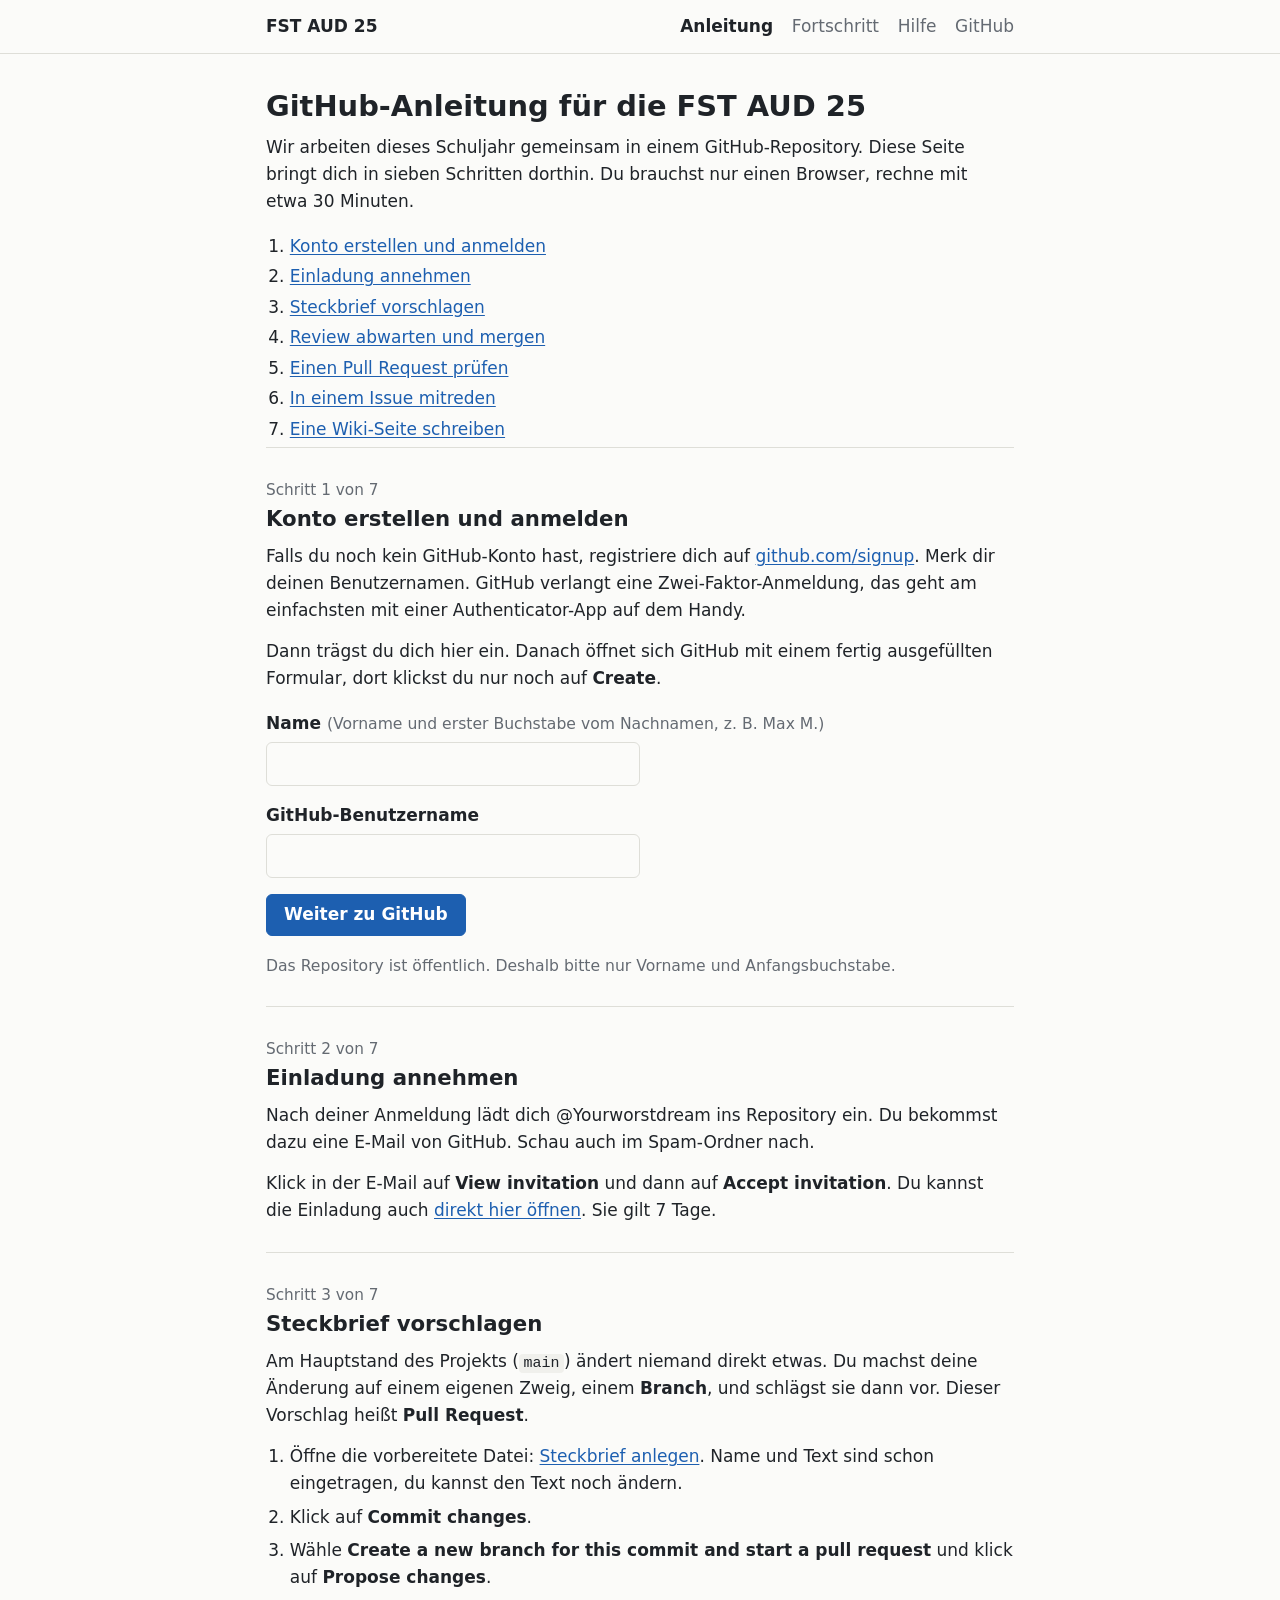
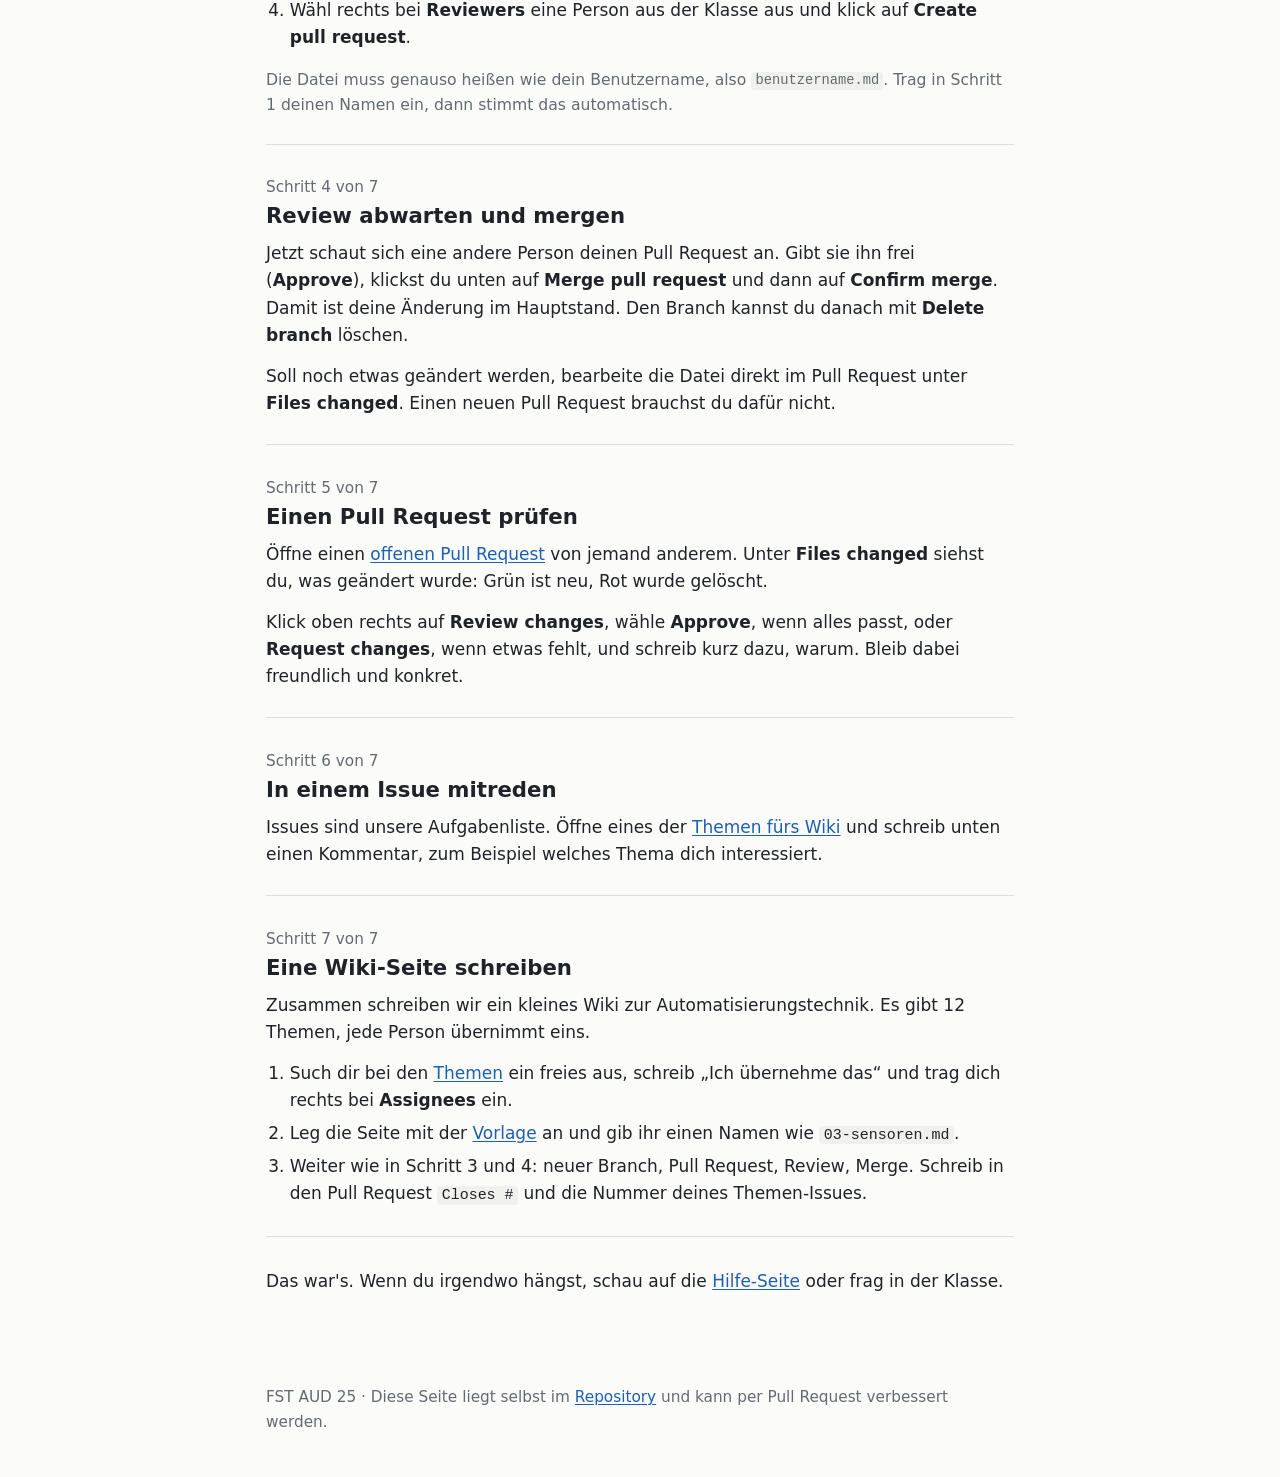
==== commit 3ca9ec6d: "fstaud25: ruhigeres, schlichteres Design Die Seiten wirkten überladen. Jetzt gibt es eine Akzentfarb" ====
--- a/fstaud25/index.html
+++ b/fstaud25/index.html
@@ -3,585 +3,127 @@
 <head>
 <meta charset="utf-8">
 <meta name="viewport" content="width=device-width, initial-scale=1">
-<title>FST AUD 25 · GitHub-Anleitung</title>
-<meta name="description" content="Schritt-für-Schritt-Anleitung: So arbeitet die Automatisierungsklasse FST AUD 25 gemeinsam auf GitHub – Anmeldung, Pull Requests, Reviews und Klassenprojekt.">
+<title>GitHub-Anleitung · FST AUD 25</title>
+<meta name="description" content="In sieben Schritten ins gemeinsame GitHub-Repository der FST AUD 25.">
 <link rel="icon" href="assets/favicon.svg" type="image/svg+xml">
 <link rel="stylesheet" href="assets/style.css">
-<script>try{var t=localStorage.getItem('fstaud25.theme');if(t)document.documentElement.dataset.theme=t}catch(e){}</script>
 <script src="assets/common.js" defer></script>
 <script src="assets/anleitung.js" defer></script>
 </head>
 <body>
 
-<header class="topbar">
-  <a class="marke" href="./"><img src="assets/favicon.svg" alt="">FST AUD 25</a>
-  <nav class="topnav" aria-label="Hauptnavigation">
-    <a href="./" aria-current="page">Anleitung</a>
-    <a href="#anmeldung">Anmelden</a>
-    <a href="fortschritt.html">Live-Fortschritt</a>
-    <a href="https://github.com/Yourworstdream/fstaud25" data-repo="" target="_blank" rel="noopener">Repository ↗</a>
-  </nav>
-  <button class="icon-knopf" type="button" data-thema-knopf title="Hell/Dunkel umschalten" aria-label="Hell/Dunkel umschalten"><svg viewBox="0 0 24 24" width="18" height="18" aria-hidden="true"><circle cx="12" cy="12" r="8.5" fill="none" stroke="currentColor" stroke-width="2"/><path d="M12 3.5a8.5 8.5 0 0 1 0 17z" fill="currentColor"/></svg></button>
+<header class="kopf">
+  <div class="kopf-innen">
+    <a class="seitenname" href="./">FST AUD 25</a>
+    <nav aria-label="Seiten">
+      <a href="./" aria-current="page">Anleitung</a>
+      <a href="fortschritt.html">Fortschritt</a>
+      <a href="hilfe.html">Hilfe</a>
+      <a href="https://github.com/Yourworstdream/fstaud25" data-repo="">GitHub</a>
+    </nav>
+  </div>
 </header>
 
-<section class="hero">
-  <span class="badge">⚙️ Automatisierungsklasse · 12 Plätze</span>
-  <h1>Gemeinsam auf GitHub – so arbeitet die FST&nbsp;AUD&nbsp;25 im Team</h1>
-  <p class="lead">Melde dich an, mach deinen ersten Pull Request und bau mit der ganzen Klasse ein Automatisierungs-Wiki. Jeder Schritt wird automatisch erkannt und live angezeigt.</p>
-  <div class="knopf-reihe">
-    <a class="knopf primaer" href="#anmeldung">📝 Jetzt anmelden</a>
-    <a class="knopf" href="fortschritt.html">📊 Live-Fortschritt</a>
-    <a class="knopf" href="#ueberblick">Anleitung lesen ↓</a>
+<main>
+  <h1>GitHub-Anleitung für die FST AUD 25</h1>
+  <p>Wir arbeiten dieses Schuljahr gemeinsam in einem GitHub-Repository. Diese Seite bringt dich in sieben Schritten dorthin. Du brauchst nur einen Browser, rechne mit etwa 30 Minuten.</p>
+
+  <ol class="uebersicht" id="uebersicht">
+    <li data-schritt="anmeldung"><a href="#schritt-1">Konto erstellen und anmelden</a></li>
+    <li data-schritt="team"><a href="#schritt-2">Einladung annehmen</a></li>
+    <li data-schritt="pr"><a href="#schritt-3">Steckbrief vorschlagen</a></li>
+    <li data-schritt="merge"><a href="#schritt-4">Review abwarten und mergen</a></li>
+    <li data-schritt="review"><a href="#schritt-5">Einen Pull Request prüfen</a></li>
+    <li data-schritt="diskussion"><a href="#schritt-6">In einem Issue mitreden</a></li>
+    <li data-schritt="projekt"><a href="#schritt-7">Eine Wiki-Seite schreiben</a></li>
+  </ol>
+
+  <div class="kasten" id="ich" hidden>
+    <p>Du bist als <b>@<span data-ich-login></span></b> eingetragen. <span id="ich-stand"></span></p>
+    <p class="leise"><a id="ich-link" href="fortschritt.html">Zur Klassenliste</a> · <a href="#schritt-1" id="ich-aendern">Anderen Namen eintragen</a></p>
   </div>
 
-  <div class="ich-leiste" id="ich-leiste" hidden>
-    <img id="ich-avatar" alt="">
-    <div>
-      <b>Hallo <span data-ich-name></span>!</b>
-      <div class="klein">Angemeldet als <b>@<span data-ich-login></span></b> · <span id="ich-stand">Dein Stand wird geladen …</span></div>
+  <section class="schritt" id="schritt-1">
+    <p class="schritt-nr">Schritt 1 von 7</p>
+    <h2>Konto erstellen und anmelden</h2>
+    <p>Falls du noch kein GitHub-Konto hast, registriere dich auf <a href="https://github.com/signup">github.com/signup</a>. Merk dir deinen Benutzernamen. GitHub verlangt eine Zwei-Faktor-Anmeldung, das geht am einfachsten mit einer Authenticator-App auf dem Handy.</p>
+    <p>Dann trägst du dich hier ein. Danach öffnet sich GitHub mit einem fertig ausgefüllten Formular, dort klickst du nur noch auf <b>Create</b>.</p>
+
+    <form class="formular" id="anmelde-form" novalidate>
+      <label>Name <span class="leise">(Vorname und erster Buchstabe vom Nachnamen, z.&nbsp;B. Max M.)</span>
+        <input id="f-name" required maxlength="40" autocomplete="off">
+      </label>
+      <label>GitHub-Benutzername
+        <input id="f-login" required maxlength="39" autocomplete="off" autocapitalize="off" spellcheck="false">
+      </label>
+      <p class="meldung" id="f-meldung" aria-live="polite" hidden></p>
+      <button class="knopf" type="submit">Weiter zu GitHub</button>
+    </form>
+
+    <div class="kasten" id="anmelde-erfolg" hidden>
+      <p>GitHub wurde in einem neuen Tab geöffnet. Klick dort auf <b>Create</b>, dann bist du angemeldet. Kein neuer Tab? <a id="anmelde-link" href="#" target="_blank" rel="noopener">Formular hier öffnen</a>.</p>
     </div>
-    <div class="knopf-reihe">
-      <a class="knopf klein-k" id="ich-fortschritt-link" href="fortschritt.html">Mein Fortschritt</a>
-      <button class="knopf klein-k" type="button" id="ich-aendern">Ändern</button>
-    </div>
-  </div>
-</section>
+    <p class="leise">Das Repository ist öffentlich. Deshalb bitte nur Vorname und Anfangsbuchstabe.</p>
+  </section>
 
-<div class="layout">
-  <nav class="toc" aria-label="Inhalt">
-    <p>Inhalt</p>
-    <a href="#ueberblick">Überblick</a>
-    <div class="trenner"></div>
-    <a href="#schritt-1">1 · Konto &amp; Anmeldung</a>
-    <a href="#schritt-2">2 · Einladung annehmen</a>
-    <a href="#schritt-3">3 · Erster Pull Request</a>
-    <a href="#schritt-4">4 · Review &amp; Merge</a>
-    <a href="#schritt-5">5 · Selbst reviewen</a>
-    <a href="#schritt-6">6 · Mitdiskutieren</a>
-    <a href="#schritt-7">7 · Klassenprojekt</a>
-    <div class="trenner"></div>
-    <a href="#zusammenarbeit">So arbeiten wir zusammen</a>
-    <a href="#konflikte">Merge-Konflikte</a>
-    <a href="#lokal">Git auf dem eigenen PC</a>
-    <a href="#glossar">Glossar</a>
-    <a href="#hilfe">Hilfe &amp; FAQ</a>
-    <a href="#admin">Für den Admin</a>
-  </nav>
+  <section class="schritt" id="schritt-2">
+    <p class="schritt-nr">Schritt 2 von 7</p>
+    <h2>Einladung annehmen</h2>
+    <p>Nach deiner Anmeldung lädt dich @Yourworstdream ins Repository ein. Du bekommst dazu eine E-Mail von GitHub. Schau auch im Spam-Ordner nach.</p>
+    <p>Klick in der E-Mail auf <b>View invitation</b> und dann auf <b>Accept invitation</b>. Du kannst die Einladung auch <a href="https://github.com/Yourworstdream/fstaud25/invitations" data-repo="/invitations">direkt hier öffnen</a>. Sie gilt 7 Tage.</p>
+  </section>
 
-  <main class="inhalt">
+  <section class="schritt" id="schritt-3">
+    <p class="schritt-nr">Schritt 3 von 7</p>
+    <h2>Steckbrief vorschlagen</h2>
+    <p>Am Hauptstand des Projekts (<code>main</code>) ändert niemand direkt etwas. Du machst deine Änderung auf einem eigenen Zweig, einem <b>Branch</b>, und schlägst sie dann vor. Dieser Vorschlag heißt <b>Pull Request</b>.</p>
+    <ol>
+      <li>Öffne die vorbereitete Datei: <a id="steckbrief-link" href="https://github.com/Yourworstdream/fstaud25/new/main/teilnehmer">Steckbrief anlegen</a>. Name und Text sind schon eingetragen, du kannst den Text noch ändern.</li>
+      <li>Klick auf <b>Commit changes</b>.</li>
+      <li>Wähle <b>Create a new branch for this commit and start a pull request</b> und klick auf <b>Propose changes</b>.</li>
+      <li>Wähl rechts bei <b>Reviewers</b> eine Person aus der Klasse aus und klick auf <b>Create pull request</b>.</li>
+    </ol>
+    <p class="leise" id="steckbrief-hinweis">Die Datei muss genauso heißen wie dein Benutzername, also <code><span data-ich-login>benutzername</span>.md</code>. Trag in Schritt 1 deinen Namen ein, dann stimmt das automatisch.</p>
+  </section>
 
-    <!-- ===================== Überblick ===================== -->
-    <section id="ueberblick">
-      <h2>Worum geht's?</h2>
-      <p class="unterzeile">In der Industrie arbeitet niemand allein an einem Projekt – egal ob Software, SPS-Programm oder Dokumentation. Damit mehrere Leute gleichzeitig an denselben Dateien arbeiten können, ohne sich gegenseitig etwas kaputtzumachen, gibt es <b>Git</b> und <b>GitHub</b>.</p>
+  <section class="schritt" id="schritt-4">
+    <p class="schritt-nr">Schritt 4 von 7</p>
+    <h2>Review abwarten und mergen</h2>
+    <p>Jetzt schaut sich eine andere Person deinen Pull Request an. Gibt sie ihn frei (<b>Approve</b>), klickst du unten auf <b>Merge pull request</b> und dann auf <b>Confirm merge</b>. Damit ist deine Änderung im Hauptstand. Den Branch kannst du danach mit <b>Delete branch</b> löschen.</p>
+    <p>Soll noch etwas geändert werden, bearbeite die Datei direkt im Pull Request unter <b>Files changed</b>. Einen neuen Pull Request brauchst du dafür nicht.</p>
+  </section>
 
-      <div class="drei-spalten">
-        <div class="box">
-          <h3>🕓 Git = Versionsverwaltung</h3>
-          <p>Git merkt sich jede Änderung an jeder Datei: wer, wann, was und warum. Jeder alte Stand lässt sich wiederherstellen.</p>
-        </div>
-        <div class="box">
-          <h3>🌐 GitHub = Treffpunkt</h3>
-          <p>GitHub speichert das Git-Repository online. Dort schlagen wir Änderungen vor, prüfen sie gegenseitig und besprechen Aufgaben.</p>
-        </div>
-        <div class="box">
-          <h3>🏭 Auch in der Automatisierung</h3>
-          <p>SPS-Projekte werden zunehmend mit Git versioniert, z.&nbsp;B. über das Version Control Interface im TIA Portal oder CODESYS Git. Was du hier lernst, brauchst du später im Job.</p>
-        </div>
-      </div>
+  <section class="schritt" id="schritt-5">
+    <p class="schritt-nr">Schritt 5 von 7</p>
+    <h2>Einen Pull Request prüfen</h2>
+    <p>Öffne einen <a href="https://github.com/Yourworstdream/fstaud25/pulls" data-repo="/pulls">offenen Pull Request</a> von jemand anderem. Unter <b>Files changed</b> siehst du, was geändert wurde: Grün ist neu, Rot wurde gelöscht.</p>
+    <p>Klick oben rechts auf <b>Review changes</b>, wähle <b>Approve</b>, wenn alles passt, oder <b>Request changes</b>, wenn etwas fehlt, und schreib kurz dazu, warum. Bleib dabei freundlich und konkret.</p>
+  </section>
 
-      <h3>Dein Weg in 7 Schritten</h3>
-      <p>Jeder Schritt wird automatisch auf GitHub erkannt und erscheint innerhalb von etwa einer Minute auf dem <a href="fortschritt.html">Live-Fortschritt</a>. Die Reihenfolge ist nicht streng – aber so ist es am einfachsten:</p>
-      <div class="wegweiser" id="wegweiser">
-        <a class="weg" href="#schritt-1" data-schritt="anmeldung" style="--farbe:#6366f1"><span class="icon">📝</span><b>1 · Angemeldet</b><span class="klein">Konto erstellen &amp; Formular abschicken</span></a>
-        <a class="weg" href="#schritt-2" data-schritt="team" style="--farbe:#0ea5e9"><span class="icon">🤝</span><b>2 · Im Team</b><span class="klein">Einladung ins Repository annehmen</span></a>
-        <a class="weg" href="#schritt-3" data-schritt="pr" style="--farbe:#10b981"><span class="icon">🌿</span><b>3 · Pull Request</b><span class="klein">Eigenen Steckbrief vorschlagen</span></a>
-        <a class="weg" href="#schritt-4" data-schritt="merge" style="--farbe:#22c55e"><span class="icon">✅</span><b>4 · Gemerged</b><span class="klein">Review bekommen &amp; übernehmen</span></a>
-        <a class="weg" href="#schritt-5" data-schritt="review" style="--farbe:#f59e0b"><span class="icon">👀</span><b>5 · Review</b><span class="klein">PR von jemand anderem prüfen</span></a>
-        <a class="weg" href="#schritt-6" data-schritt="diskussion" style="--farbe:#ec4899"><span class="icon">💬</span><b>6 · Diskussion</b><span class="klein">In Issues mitreden</span></a>
-        <a class="weg" href="#schritt-7" data-schritt="projekt" style="--farbe:#8b5cf6"><span class="icon">🚀</span><b>7 · Projekt</b><span class="klein">Wiki-Seite zum Klassenprojekt</span></a>
-      </div>
-      <div class="hinweis">
-        <p><b>Du brauchst nichts zu installieren.</b> Alle 7 Schritte funktionieren komplett im Browser. Wer möchte, kann später auch <a href="#lokal">mit Git auf dem eigenen PC</a> arbeiten.</p>
-      </div>
-    </section>
+  <section class="schritt" id="schritt-6">
+    <p class="schritt-nr">Schritt 6 von 7</p>
+    <h2>In einem Issue mitreden</h2>
+    <p>Issues sind unsere Aufgabenliste. Öffne eines der <a href="https://github.com/Yourworstdream/fstaud25/issues?q=is%3Aissue+label%3Athema" data-repo="/issues?q=is%3Aissue+label%3Athema">Themen fürs Wiki</a> und schreib unten einen Kommentar, zum Beispiel welches Thema dich interessiert.</p>
+  </section>
 
-    <!-- ===================== Schritt 1 ===================== -->
-    <section id="schritt-1" style="--farbe:#6366f1">
-      <h2><span class="nr">1</span> GitHub-Konto erstellen &amp; anmelden</h2>
-      <div class="meilenstein" data-meilenstein="anmeldung">📝 Meilenstein „Angemeldet“</div>
+  <section class="schritt" id="schritt-7">
+    <p class="schritt-nr">Schritt 7 von 7</p>
+    <h2>Eine Wiki-Seite schreiben</h2>
+    <p>Zusammen schreiben wir ein kleines Wiki zur Automatisierungstechnik. Es gibt 12 Themen, jede Person übernimmt eins.</p>
+    <ol>
+      <li>Such dir bei den <a href="https://github.com/Yourworstdream/fstaud25/issues?q=is%3Aissue+is%3Aopen+label%3Athema" data-repo="/issues?q=is%3Aissue+is%3Aopen+label%3Athema">Themen</a> ein freies aus, schreib „Ich übernehme das“ und trag dich rechts bei <b>Assignees</b> ein.</li>
+      <li>Leg die Seite mit der <a id="thema-link" href="https://github.com/Yourworstdream/fstaud25/new/main/projekt/themen">Vorlage</a> an und gib ihr einen Namen wie <code>03-sensoren.md</code>.</li>
+      <li>Weiter wie in Schritt 3 und 4: neuer Branch, Pull Request, Review, Merge. Schreib in den Pull Request <code>Closes #</code> und die Nummer deines Themen-Issues.</li>
+    </ol>
+  </section>
 
-      <h3>a) Konto erstellen (falls du noch keins hast)</h3>
-      <ol class="anleitung">
-        <li>Öffne <a href="https://github.com/signup" target="_blank" rel="noopener">github.com/signup</a>.</li>
-        <li>Gib deine E-Mail-Adresse ein, wähle ein Passwort und einen <b>Benutzernamen</b>. Den Benutzernamen brauchst du gleich – merk ihn dir gut.</li>
-        <li>Löse das Rätsel, gib den Code aus der Bestätigungs-E-Mail ein und wähle den kostenlosen Plan (<span class="gh-btn">Free</span>).</li>
-        <li>Richte die <b>Zwei-Faktor-Authentifizierung</b> ein – GitHub verlangt sie für alle, die Code beitragen: Profilbild oben rechts → <span class="gh-btn">Settings</span> → <span class="gh-btn">Password and authentication</span> → <span class="gh-btn">Enable two-factor authentication</span>. Am einfachsten mit einer Authenticator-App auf dem Handy. <b>Die Recovery-Codes sicher aufheben!</b></li>
-      </ol>
-      <div class="hinweis">
-        <p><b>Tipp zum Benutzernamen:</b> Du musst nicht deinen echten Namen verwenden. Erlaubt sind Buchstaben, Zahlen und Bindestriche. Wähle etwas, das du auch in ein paar Jahren noch in eine Bewerbung schreiben würdest 😉</p>
-      </div>
+  <section class="schritt">
+    <p>Das war's. Wenn du irgendwo hängst, schau auf die <a href="hilfe.html">Hilfe-Seite</a> oder frag in der Klasse.</p>
+  </section>
+</main>
 
-      <h3 id="anmeldung">b) Für die Klasse anmelden</h3>
-      <p>Trag hier deinen Namen und GitHub-Benutzernamen ein. Danach öffnet sich GitHub mit einem fertig ausgefüllten <b>Anmelde-Issue</b> (ein Issue ist so etwas wie ein Ticket). Dort musst du nur noch auf <span class="gh-btn gruen">Create</span> klicken.</p>
-
-      <div class="box">
-        <form class="formular" id="anmelde-form" novalidate>
-          <label>Name <span class="klein">(Vorname + Anfangsbuchstabe des Nachnamens)</span>
-            <input id="f-name" name="name" required maxlength="40" placeholder="z. B. Max M." autocomplete="off">
-            <span class="feld-tipp" id="name-tipp" hidden>Tipp: Das Repository ist öffentlich – vom Nachnamen reicht der Anfangsbuchstabe.</span>
-          </label>
-          <label>GitHub-Benutzername
-            <span class="login-feld"><span>@</span><input id="f-login" name="login" required maxlength="39" placeholder="dein-benutzername" autocapitalize="off" autocomplete="off" spellcheck="false"></span>
-          </label>
-          <div class="login-vorschau" id="login-vorschau" aria-live="polite" hidden><img alt=""><span></span></div>
-          <p class="fehler" id="f-fehler" role="alert" hidden></p>
-          <div class="knopf-reihe">
-            <button class="knopf primaer" type="submit">Anmeldung auf GitHub öffnen ↗</button>
-          </div>
-          <p class="klein">Dein Benutzername wird nur in diesem Browser gespeichert, damit die Anleitung dir passende Links anzeigen kann.</p>
-        </form>
-        <div class="hinweis gut" id="anmelde-erfolg" hidden>
-          <p><b>Super! 🎉</b> Klick auf GitHub unten auf <span class="gh-btn gruen">Create</span> (oder <span class="gh-btn gruen">Submit new issue</span>) – dann bist du angemeldet. Falls sich kein neuer Tab geöffnet hat: <a id="anmelde-link" href="#" target="_blank" rel="noopener">Anmelde-Issue hier öffnen ↗</a></p>
-          <p>Als Nächstes lädt dich <b>@Yourworstdream</b> ins Repository ein → weiter mit <a href="#schritt-2">Schritt 2</a>.</p>
-        </div>
-      </div>
-      <div class="hinweis achtung">
-        <p><b>Datenschutz:</b> Das Repository ist öffentlich. Gib nur deinen Vornamen und den Anfangsbuchstaben deines Nachnamens an – keine Adresse, Telefonnummer oder Ähnliches.</p>
-      </div>
-    </section>
-
-    <!-- ===================== Schritt 2 ===================== -->
-    <section id="schritt-2" style="--farbe:#0ea5e9">
-      <h2><span class="nr">2</span> Einladung ins Repository annehmen</h2>
-      <div class="meilenstein" data-meilenstein="team">🤝 Meilenstein „Im Team“</div>
-      <p>Nach deiner Anmeldung fügt dich <b>@Yourworstdream</b> als <i>Collaborator</i> (Mitarbeiter:in) hinzu. Erst dann darfst du im Repository Branches anlegen und Pull Requests zusammenführen.</p>
-      <ol class="anleitung">
-        <li>Du bekommst eine E-Mail: <i>„@Yourworstdream has invited you to collaborate on the Yourworstdream/fstaud25 repository“</i>. Schau auch im Spam-Ordner nach.</li>
-        <li>Klick auf <span class="gh-btn">View invitation</span> und dann auf <span class="gh-btn gruen">Accept invitation</span>.<br>
-          Oder direkt: <a href="https://github.com/Yourworstdream/fstaud25/invitations" data-repo="/invitations" target="_blank" rel="noopener">Einladung auf GitHub öffnen ↗</a></li>
-        <li>Fertig! Dein Anmelde-Issue wird automatisch geschlossen, sobald die Einladung angenommen ist (kann bis zu 10&nbsp;Minuten dauern).</li>
-      </ol>
-      <div class="hinweis achtung">
-        <p>Einladungen verfallen nach <b>7 Tagen</b>. Wenn GitHub dir später anbietet, das Repository zu <i>„forken“</i> (<span class="gh-btn">Fork this repository</span>), hast du die Einladung noch nicht angenommen – dann nicht forken, sondern die Einladung annehmen.</p>
-      </div>
-    </section>
-
-    <!-- ===================== Schritt 3 ===================== -->
-    <section id="schritt-3" style="--farbe:#10b981">
-      <h2><span class="nr">3</span> Dein erster Pull Request: der Steckbrief</h2>
-      <div class="meilenstein" data-meilenstein="pr">🌿 Meilenstein „Pull Request“</div>
-      <p>Auf dem Haupt-Branch <code>main</code> liegt immer der „offizielle“ Stand. Niemand ändert <code>main</code> direkt. Stattdessen legst du einen eigenen <b>Branch</b> (Abzweigung) an, arbeitest dort und schlägst deine Änderung mit einem <b>Pull Request</b> (PR) vor. Nach einem Review wird sie in <code>main</code> übernommen (<b>Merge</b>).</p>
-
-      <svg class="git-graph" viewBox="0 0 640 150" role="img" aria-label="Schema: Vom Branch main zweigt ein Branch für den Steckbrief ab, bekommt zwei Commits und wird nach Pull Request und Review wieder in main gemerged.">
-        <line x1="20" y1="112" x2="620" y2="112" stroke="currentColor" stroke-width="4" stroke-linecap="round"/>
-        <path d="M160 112 C 195 112, 190 46, 230 46 L 410 46 C 450 46, 445 112, 480 112" fill="none" stroke="#10b981" stroke-width="4"/>
-        <g stroke-width="4">
-          <circle cx="70" cy="112" r="9" style="fill:var(--surface)" stroke="currentColor"/>
-          <circle cx="160" cy="112" r="9" style="fill:var(--surface)" stroke="currentColor"/>
-          <circle cx="270" cy="46" r="9" style="fill:var(--surface)" stroke="#10b981"/>
-          <circle cx="360" cy="46" r="9" style="fill:var(--surface)" stroke="#10b981"/>
-          <circle cx="480" cy="112" r="11" fill="#22c55e" stroke="#22c55e"/>
-          <circle cx="580" cy="112" r="9" style="fill:var(--surface)" stroke="currentColor"/>
-        </g>
-        <text x="20" y="140">main</text>
-        <text x="228" y="22">Branch: steckbrief-dein-name</text>
-        <text x="250" y="80" class="klein-text">Commit 1</text>
-        <text x="340" y="80" class="klein-text">Commit 2</text>
-        <text x="408" y="140">Pull Request → Merge ✓</text>
-      </svg>
-
-      <h3>So geht's – komplett im Browser</h3>
-      <ol class="anleitung">
-        <li>
-          <p>Klick auf den Knopf. GitHub öffnet sich mit dem richtigen Dateinamen <code>teilnehmer/<span data-ich-login>dein-benutzername</span>.md</code> und einer ausgefüllten Vorlage:</p>
-          <p class="knopf-reihe"><a class="knopf primaer" id="steckbrief-link" href="https://github.com/Yourworstdream/fstaud25/new/main/teilnehmer" target="_blank" rel="noopener">📄 Steckbrief-Datei auf GitHub anlegen ↗</a></p>
-          <p class="klein" id="steckbrief-ohne-login">Trag zuerst in <a href="#anmeldung">Schritt 1b</a> deinen Benutzernamen ein, dann ist der Dateiname automatisch richtig. Ohne Knopf: Ordner <code>teilnehmer</code> öffnen → <span class="gh-btn">Add file</span> → <span class="gh-btn">Create new file</span>.</p>
-        </li>
-        <li>
-          <p>Passe den Inhalt an (Emoji, was du lernen willst, Lieblingsthema). So sieht die Vorlage aus:</p>
-          <pre><code id="steckbrief-code"># Dein Name
-
-- **Emoji:** 🤖
-- **Das will ich lernen:** Mit Git und GitHub im Team arbeiten
-- **Lieblingsthema in der Automatisierung:** SPS-Programmierung
-</code></pre>
-        </li>
-        <li>Klick oben rechts auf <span class="gh-btn gruen">Commit changes…</span>. Als <i>Commit message</i> z.&nbsp;B. <code>Steckbrief von <span data-ich-name>Dein Name</span></code>.</li>
-        <li>Wähle <b>„Create a new branch for this commit and start a pull request“</b>, nenne den Branch <code>steckbrief-<span data-ich-login>dein-benutzername</span></code> und klick auf <span class="gh-btn gruen">Propose changes</span>.</li>
-        <li>Auf der Seite <i>„Open a pull request“</i>: Beschreibung kurz ausfüllen und rechts bei <span class="gh-btn">Reviewers</span> ⚙️ eine Person aus der Klasse auswählen. Dann <span class="gh-btn gruen">Create pull request</span>.</li>
-      </ol>
-      <div class="hinweis gut">
-        <p><b>Geschafft!</b> Dein PR erscheint unter <a href="https://github.com/Yourworstdream/fstaud25/pulls" data-repo="/pulls" target="_blank" rel="noopener">Pull requests</a> und auf dem Live-Fortschritt leuchtet 🌿 auf.</p>
-      </div>
-      <div class="hinweis achtung">
-        <p>Der Dateiname muss <b>genau dein GitHub-Benutzername</b> sein (z.&nbsp;B. <code>max-m.md</code>) und im Ordner <code>teilnehmer/</code> liegen. Bearbeite nur deine eigene Datei.</p>
-      </div>
-    </section>
-
-    <!-- ===================== Schritt 4 ===================== -->
-    <section id="schritt-4" style="--farbe:#22c55e">
-      <h2><span class="nr">4</span> Review bekommen &amp; mergen</h2>
-      <div class="meilenstein" data-meilenstein="merge">✅ Meilenstein „Gemerged“</div>
-      <p><code>main</code> ist geschützt: Ein PR kann erst übernommen werden, wenn <b>eine andere Person</b> ihn geprüft und freigegeben hat. Das Review kann drei Ergebnisse haben:</p>
-      <div class="tabelle-wrap">
-        <table>
-          <thead><tr><th>Ergebnis</th><th>Bedeutung</th><th>Was du tust</th></tr></thead>
-          <tbody>
-            <tr><td>✅ <b>Approved</b></td><td>Alles gut, freigegeben.</td><td>Mergen (siehe unten).</td></tr>
-            <tr><td>💬 <b>Comment</b></td><td>Anmerkungen oder Fragen, keine Entscheidung.</td><td>Antworten, ggf. ändern.</td></tr>
-            <tr><td>🔁 <b>Changes requested</b></td><td>Bitte erst etwas ändern.</td><td>Änderungen nachreichen.</td></tr>
-          </tbody>
-        </table>
-      </div>
-
-      <h3>Änderungen nachreichen</h3>
-      <ol class="anleitung">
-        <li>Öffne deinen PR → Tab <span class="gh-btn">Files changed</span> → bei deiner Datei auf <span class="gh-btn">⋯</span> → <span class="gh-btn">Edit file</span>.</li>
-        <li>Ändern, dann <span class="gh-btn gruen">Commit changes…</span> – diesmal <b>direkt auf deinen Branch</b> <code>steckbrief-…</code> committen.</li>
-        <li>Der PR aktualisiert sich automatisch. Kein neuer PR nötig!</li>
-      </ol>
-
-      <h3>Mergen</h3>
-      <ol class="anleitung">
-        <li>Sobald dein PR freigegeben ist, erscheint unten der Knopf <span class="gh-btn gruen">Merge pull request</span>. Klicken und mit <span class="gh-btn gruen">Confirm merge</span> bestätigen.</li>
-        <li>Danach <span class="gh-btn">Delete branch</span> – der Branch wird nicht mehr gebraucht.</li>
-      </ol>
-      <div class="hinweis">
-        <p>Noch kein Review bekommen? Schreib einen Kommentar in deinen PR und erwähne jemanden mit <code>@benutzername</code> – die Person bekommt dann eine Benachrichtigung.</p>
-      </div>
-    </section>
-
-    <!-- ===================== Schritt 5 ===================== -->
-    <section id="schritt-5" style="--farbe:#f59e0b">
-      <h2><span class="nr">5</span> Selbst reviewen</h2>
-      <div class="meilenstein" data-meilenstein="review">👀 Meilenstein „Review“</div>
-      <p>Reviews sind das Herz der Teamarbeit: Vier Augen sehen mehr als zwei. Prüfe mindestens einen PR von jemand anderem.</p>
-      <ol class="anleitung">
-        <li>Öffne <a href="https://github.com/Yourworstdream/fstaud25/pulls?q=is%3Apr+is%3Aopen+review-requested%3A%40me" data-repo="/pulls?q=is%3Apr+is%3Aopen+review-requested%3A%40me" target="_blank" rel="noopener">PRs, bei denen du als Reviewer eingetragen bist ↗</a> – oder einfach irgendeinen offenen PR einer anderen Person.</li>
-        <li>Tab <span class="gh-btn">Files changed</span>: Grün markierte Zeilen sind neu, rot markierte wurden entfernt.</li>
-        <li>Zu einer bestimmten Zeile etwas anmerken: mit der Maus auf die Zeile → blaues <span class="gh-btn">+</span> → Kommentar schreiben → <span class="gh-btn gruen">Start a review</span>.</li>
-        <li>Oben rechts <span class="gh-btn gruen">Review changes</span> (bzw. <span class="gh-btn gruen">Submit review</span>) → <b>Comment</b>, <b>Approve</b> oder <b>Request changes</b> wählen → absenden.</li>
-      </ol>
-      <div class="drei-spalten">
-        <div class="box">
-          <h3>✔️ Worauf achten?</h3>
-          <ul>
-            <li>Richtiger Ordner, richtiger Dateiname?</li>
-            <li>Rechtschreibung und Formatierung?</li>
-            <li>Stimmt der Inhalt fachlich?</li>
-          </ul>
-        </div>
-        <div class="box">
-          <h3>🤝 Fair bleiben</h3>
-          <ul>
-            <li>Erst loben, dann Verbesserungen.</li>
-            <li>Konkret: „Zeile 3: …“ statt „passt nicht“.</li>
-            <li>Kritisiere die Sache, nie die Person.</li>
-          </ul>
-        </div>
-        <div class="box">
-          <h3>💡 Profi-Trick</h3>
-          <p>Mit dem Knopf „Suggest changes“ (±) im Zeilen-Kommentar kannst du eine Korrektur direkt vorschlagen – die andere Person übernimmt sie mit einem Klick.</p>
-        </div>
-      </div>
-    </section>
-
-    <!-- ===================== Schritt 6 ===================== -->
-    <section id="schritt-6" style="--farbe:#ec4899">
-      <h2><span class="nr">6</span> Mitdiskutieren mit Issues</h2>
-      <div class="meilenstein" data-meilenstein="diskussion">💬 Meilenstein „Diskussion“</div>
-      <p><b>Issues</b> sind unsere Aufgabenliste: Fragen, Ideen, Fehler, Themen fürs Projekt. Jede:r kann sie erstellen und kommentieren.</p>
-      <ol class="anleitung">
-        <li>Öffne den Tab <a href="https://github.com/Yourworstdream/fstaud25/issues" data-repo="/issues" target="_blank" rel="noopener">Issues</a> und such dir ein Thema aus – z.&nbsp;B. eines der <a href="https://github.com/Yourworstdream/fstaud25/issues?q=is%3Aissue+label%3Athema" data-repo="/issues?q=is%3Aissue+label%3Athema" target="_blank" rel="noopener">Wiki-Themen</a>.</li>
-        <li>Unten ins Kommentarfeld schreiben und <span class="gh-btn gruen">Comment</span> klicken.</li>
-        <li>Eigenes Issue erstellen: <span class="gh-btn gruen">New issue</span> → Vorlage wählen, z.&nbsp;B. <b>🆘 Ich brauche Hilfe</b> oder <b>🧩 Idee fürs Klassenprojekt</b>.</li>
-      </ol>
-      <h3>Nützliche Schreibweisen (Markdown)</h3>
-      <div class="tabelle-wrap">
-        <table>
-          <thead><tr><th>Du schreibst</th><th>Ergebnis</th></tr></thead>
-          <tbody>
-            <tr><td><code>**wichtig**</code></td><td><b>wichtig</b></td></tr>
-            <tr><td><code>- Punkt</code></td><td>Aufzählung</td></tr>
-            <tr><td><code>- [ ] Aufgabe</code></td><td>Checkbox zum Abhaken</td></tr>
-            <tr><td><code>@benutzername</code></td><td>Person erwähnen (sie wird benachrichtigt)</td></tr>
-            <tr><td><code>#12</code></td><td>Link zu Issue oder PR Nr. 12</td></tr>
-            <tr><td><code>Closes #12</code> (in einem PR)</td><td>Issue 12 wird beim Merge automatisch geschlossen</td></tr>
-          </tbody>
-        </table>
-      </div>
-    </section>
-
-    <!-- ===================== Schritt 7 ===================== -->
-    <section id="schritt-7" style="--farbe:#8b5cf6">
-      <h2><span class="nr">7</span> Klassenprojekt: das Automatisierungs-Wiki</h2>
-      <div class="meilenstein" data-meilenstein="projekt">🚀 Meilenstein „Projekt“</div>
-      <p>Zusammen schreiben wir ein Nachschlagewerk zur Automatisierungstechnik. <b>12 Themen für 12 Leute</b> – jede:r übernimmt eine Seite im Ordner <code>projekt/themen/</code>.</p>
-      <ul class="themen">
-        <li><code>01</code> SPS-Grundlagen</li>
-        <li><code>02</code> Programmiersprachen nach IEC 61131-3</li>
-        <li><code>03</code> Sensoren</li>
-        <li><code>04</code> Aktoren &amp; Antriebstechnik</li>
-        <li><code>05</code> Pneumatik &amp; Elektropneumatik</li>
-        <li><code>06</code> Industrielle Bussysteme</li>
-        <li><code>07</code> IO-Link</li>
-        <li><code>08</code> OPC UA &amp; Industrie 4.0</li>
-        <li><code>09</code> HMI &amp; Visualisierung</li>
-        <li><code>10</code> Regelungstechnik &amp; PID-Regler</li>
-        <li><code>11</code> Sicherheitstechnik</li>
-        <li><code>12</code> Robotik &amp; Handhabungstechnik</li>
-      </ul>
-
-      <h3>Ablauf</h3>
-      <ol class="anleitung">
-        <li><b>Thema reservieren:</b> Öffne das passende <a href="https://github.com/Yourworstdream/fstaud25/issues?q=is%3Aissue+label%3Athema" data-repo="/issues?q=is%3Aissue+label%3Athema" target="_blank" rel="noopener">Themen-Issue</a>, schreib „Ich übernehme das“ und trag dich rechts unter <span class="gh-btn">Assignees</span> → <span class="gh-btn">assign yourself</span> ein. Wer zuerst kommt …</li>
-        <li><b>Seite anlegen:</b> <a id="thema-link" href="https://github.com/Yourworstdream/fstaud25/new/main/projekt/themen" target="_blank" rel="noopener">Neue Datei mit Vorlage öffnen ↗</a> und den Dateinamen anpassen, z.&nbsp;B. <code>03-sensoren.md</code>. Die Vorlage liegt auch unter <code>projekt/VORLAGE.md</code>.</li>
-        <li><b>Committen</b> auf einen neuen Branch, z.&nbsp;B. <code>thema/03-sensoren</code>, und einen PR erstellen. Schreib in die Beschreibung <code>Closes #&lt;Nummer des Themen-Issues&gt;</code>.</li>
-        <li><b>Inhaltsverzeichnis:</b> Trag im selben Branch deinen Namen in die Tabelle in <code>projekt/README.md</code> ein. Weil das alle machen, gibt es hier vermutlich einen <a href="#konflikte">Merge-Konflikt</a> – perfekt zum Üben!</li>
-        <li><b>Review &amp; Merge</b> wie in Schritt 4. Sobald dein PR mit Änderungen in <code>projekt/</code> gemerged ist, zündet 🚀.</li>
-      </ol>
-      <p>Die Seiten dürfen gern mit der Zeit wachsen: Wer eine Seite verbessern will, macht einfach einen neuen Branch und PR.</p>
-    </section>
-
-    <hr>
-
-    <!-- ===================== Zusammenarbeit ===================== -->
-    <section id="zusammenarbeit">
-      <h2>So arbeiten wir zusammen</h2>
-      <p class="unterzeile">Jede Änderung – egal wie klein – läuft nach demselben Muster, dem sogenannten <b>GitHub Flow</b>:</p>
-      <div class="flow">
-        <div style="--farbe:#ec4899"><span class="icon">🧩</span><b>Issue</b>Aufgabe beschreiben</div>
-        <div style="--farbe:#10b981"><span class="icon">🌿</span><b>Branch</b>eigene Abzweigung</div>
-        <div style="--farbe:#0ea5e9"><span class="icon">💾</span><b>Commits</b>Änderungen speichern</div>
-        <div style="--farbe:#6366f1"><span class="icon">📬</span><b>Pull Request</b>Änderung vorschlagen</div>
-        <div style="--farbe:#f59e0b"><span class="icon">👀</span><b>Review</b>gegenseitig prüfen</div>
-        <div style="--farbe:#22c55e"><span class="icon">✅</span><b>Merge</b>in main übernehmen</div>
-      </div>
-
-      <h3>Unsere Teamregeln</h3>
-      <ol class="regeln">
-        <li><b>Nie direkt auf <code>main</code>.</b> Immer Branch + Pull Request.</li>
-        <li><b>Ein Branch = ein Thema.</b> Kleine PRs werden schneller geprüft.</li>
-        <li><b>Gute Commit-Nachrichten</b>, die sagen, was sich geändert hat.</li>
-        <li><b>Vorher aktualisieren:</b> Vor dem Start neuesten Stand von <code>main</code> holen.</li>
-        <li><b>Nur eigene Dateien</b> bearbeiten – außer es ist abgesprochen.</li>
-        <li><b>Respektvolle Reviews.</b> Sachlich, konkret, freundlich.</li>
-        <li><b>Keine Passwörter oder privaten Daten</b> – das Repo ist öffentlich.</li>
-        <li><b>Nach dem Merge</b> den Branch löschen.</li>
-      </ol>
-
-      <h3>Gute und schlechte Commit-Nachrichten</h3>
-      <div class="tabelle-wrap">
-        <table>
-          <thead><tr><th>👎 Schlecht</th><th>👍 Gut</th></tr></thead>
-          <tbody>
-            <tr><td><code>update</code></td><td><code>Sensoren: Abschnitt zu induktiven Näherungsschaltern ergänzt</code></td></tr>
-            <tr><td><code>fix</code></td><td><code>Tippfehler in der PID-Formel korrigiert</code></td></tr>
-            <tr><td><code>asdf</code></td><td><code>Steckbrief von Max M. hinzugefügt</code></td></tr>
-          </tbody>
-        </table>
-      </div>
-
-      <h3>Branch-Namen</h3>
-      <p>Kurz, klein geschrieben, mit Bindestrichen: <code>steckbrief-max-m</code>, <code>thema/03-sensoren</code>, <code>fix/tippfehler-sps</code>.</p>
-    </section>
-
-    <!-- ===================== Konflikte ===================== -->
-    <section id="konflikte">
-      <h2>Merge-Konflikte verstehen und lösen</h2>
-      <p class="unterzeile">Ein Konflikt entsteht, wenn zwei Leute <b>dieselbe Stelle</b> einer Datei unterschiedlich geändert haben. Git weiß dann nicht, welche Version richtig ist – das musst du entscheiden. Das ist ganz normal und kein Fehler!</p>
-      <p>Git markiert die Stelle so:</p>
-      <pre><code>| 02 | Programmiersprachen nach IEC 61131-3 | Lena K. |
-&lt;&lt;&lt;&lt;&lt;&lt;&lt; thema/03-sensoren
-| 03 | Sensoren                             | Jonas M. |
-=======
-| 03 | Sensoren                             | Aylin S. |
-&gt;&gt;&gt;&gt;&gt;&gt;&gt; main
-| 04 | Aktoren &amp; Antriebstechnik           |          |</code></pre>
-      <p>Oben (bis <code>=======</code>) steht deine Version, unten die Version aus <code>main</code>. Du löschst die Markierungszeilen und behältst, was richtig ist – manchmal beides.</p>
-
-      <h3>Im Browser lösen</h3>
-      <ol class="anleitung">
-        <li>Im PR steht <i>„This branch has conflicts that must be resolved“</i>. Klick auf <span class="gh-btn">Resolve conflicts</span>.</li>
-        <li>Bearbeite die markierte Stelle: Zeilen mit <code>&lt;&lt;&lt;&lt;&lt;&lt;&lt;</code>, <code>=======</code> und <code>&gt;&gt;&gt;&gt;&gt;&gt;&gt;</code> löschen, richtigen Inhalt stehen lassen.</li>
-        <li><span class="gh-btn">Mark as resolved</span> → <span class="gh-btn gruen">Commit merge</span>. Fertig – der PR kann jetzt wieder gemerged werden.</li>
-      </ol>
-      <div class="hinweis">
-        <p><b>Konflikte vermeiden:</b> Kleine PRs, schnell mergen, und wenn im PR <span class="gh-btn">Update branch</span> angezeigt wird, draufklicken – dann holt GitHub den neuesten Stand von <code>main</code> in deinen Branch.</p>
-      </div>
-    </section>
-
-    <!-- ===================== Lokal ===================== -->
-    <section id="lokal">
-      <h2>Für Fortgeschrittene: Git auf dem eigenen PC</h2>
-      <p class="unterzeile">Im Browser kommst du durch alle 7 Schritte. Für größere Projekte ist es aber praktischer, lokal zu arbeiten. Drei Möglichkeiten:</p>
-      <div class="drei-spalten">
-        <div class="box">
-          <h3>🖱️ GitHub Desktop</h3>
-          <p>Am einfachsten, ohne Befehle. <a href="https://desktop.github.com/" target="_blank" rel="noopener">desktop.github.com</a> → mit GitHub anmelden → <i>File → Clone repository</i> → <i>Current branch → New branch</i> → Änderungen <i>committen</i> → <i>Publish branch</i> → <i>Create Pull Request</i>.</p>
-        </div>
-        <div class="box">
-          <h3>🧩 VS Code</h3>
-          <p>Hat Git eingebaut (Symbol „Source Control“ links). Branch unten links wechseln, Änderungen mit ✓ committen, mit „Sync“ hochladen.</p>
-        </div>
-        <div class="box">
-          <h3>⌨️ Kommandozeile</h3>
-          <p><a href="https://git-scm.com/downloads" target="_blank" rel="noopener">Git installieren</a>. Beim ersten <code>git push</code> öffnet sich ein Browserfenster zur Anmeldung (Git Credential Manager).</p>
-        </div>
-      </div>
-
-      <h3>Einmalig einrichten</h3>
-      <pre><code>git config --global user.name "Max M."
-git config --global user.email "12345678+max-m@users.noreply.github.com"</code></pre>
-      <p class="klein">Deine private <i>noreply</i>-Adresse findest du auf GitHub unter Settings → Emails („Keep my email addresses private“). So bleibt deine echte E-Mail geheim.</p>
-
-      <h3>Der typische Ablauf</h3>
-      <pre><code># 1. Repository einmalig herunterladen
-git clone https://github.com/Yourworstdream/fstaud25.git
-cd fstaud25
-
-# 2. Neuesten Stand holen und eigenen Branch anlegen
-git switch main
-git pull
-git switch -c thema/03-sensoren
-
-# 3. Dateien bearbeiten, dann speichern (committen)
-git add projekt/themen/03-sensoren.md
-git commit -m "Sensoren: Grundlagen und Beispiele ergänzt"
-
-# 4. Branch hochladen – danach den Link in der Ausgabe öffnen und den PR erstellen
-git push -u origin thema/03-sensoren</code></pre>
-
-      <h3>Spickzettel</h3>
-      <div class="tabelle-wrap">
-        <table>
-          <thead><tr><th>Befehl</th><th>Was passiert</th></tr></thead>
-          <tbody>
-            <tr><td><code>git clone &lt;url&gt;</code></td><td>Repository herunterladen</td></tr>
-            <tr><td><code>git status</code></td><td>Zeigt, was sich geändert hat</td></tr>
-            <tr><td><code>git pull</code></td><td>Neuesten Stand vom Server holen</td></tr>
-            <tr><td><code>git switch -c &lt;name&gt;</code></td><td>Neuen Branch erstellen und wechseln</td></tr>
-            <tr><td><code>git switch &lt;name&gt;</code></td><td>Zu einem Branch wechseln</td></tr>
-            <tr><td><code>git add &lt;datei&gt;</code></td><td>Änderung für den nächsten Commit vormerken</td></tr>
-            <tr><td><code>git commit -m "…"</code></td><td>Vorgemerkte Änderungen speichern</td></tr>
-            <tr><td><code>git push -u origin &lt;name&gt;</code></td><td>Branch zum ersten Mal hochladen</td></tr>
-            <tr><td><code>git push</code></td><td>Weitere Commits hochladen</td></tr>
-            <tr><td><code>git merge main</code></td><td>Neuesten Stand von <code>main</code> in den eigenen Branch holen</td></tr>
-            <tr><td><code>git log --oneline --graph</code></td><td>Verlauf als Baum anzeigen</td></tr>
-            <tr><td><code>git restore &lt;datei&gt;</code></td><td>Nicht gespeicherte Änderung verwerfen (Vorsicht!)</td></tr>
-          </tbody>
-        </table>
-      </div>
-    </section>
-
-    <!-- ===================== Glossar ===================== -->
-    <section id="glossar">
-      <h2>Glossar</h2>
-      <dl class="glossar box">
-        <dt>Repository (Repo)</dt><dd>Projektordner mit allen Dateien und der kompletten Änderungsgeschichte.</dd>
-        <dt>Commit</dt><dd>Ein gespeicherter Zwischenstand mit Beschreibung – wie ein Speicherpunkt im Spiel.</dd>
-        <dt>Branch</dt><dd>Eine Abzweigung, auf der man arbeitet, ohne den Hauptstand zu verändern.</dd>
-        <dt>main</dt><dd>Der Haupt-Branch mit dem offiziellen, geprüften Stand.</dd>
-        <dt>Pull Request (PR)</dt><dd>Vorschlag, die Änderungen aus einem Branch in <code>main</code> zu übernehmen.</dd>
-        <dt>Review</dt><dd>Prüfung eines PRs durch eine andere Person.</dd>
-        <dt>Merge</dt><dd>Das Zusammenführen eines Branches mit einem anderen.</dd>
-        <dt>Merge-Konflikt</dt><dd>Zwei Änderungen an derselben Stelle – ein Mensch muss entscheiden.</dd>
-        <dt>Issue</dt><dd>Ticket für eine Aufgabe, Frage, Idee oder einen Fehler.</dd>
-        <dt>Label</dt><dd>Farbiges Schlagwort an Issues und PRs, z.&nbsp;B. <code>hilfe</code> oder <code>thema</code>.</dd>
-        <dt>Collaborator</dt><dd>Person mit Schreibrechten im Repository.</dd>
-        <dt>Fork</dt><dd>Eigene Kopie eines fremden Repositorys. Brauchen wir nicht, weil ihr eingeladen werdet.</dd>
-        <dt>Clone</dt><dd>Kopie des Repositorys auf dem eigenen PC.</dd>
-        <dt>Push / Pull</dt><dd>Commits hochladen / neuesten Stand herunterladen.</dd>
-        <dt>Markdown</dt><dd>Einfache Schreibweise für formatierten Text (<code>.md</code>-Dateien).</dd>
-        <dt>GitHub Actions</dt><dd>Automatische Abläufe – bei uns berechnet eine Action den Live-Fortschritt.</dd>
-        <dt>GitHub Pages</dt><dd>Veröffentlicht Webseiten direkt aus einem Repository – so wie diese Seite.</dd>
-      </dl>
-    </section>
-
-    <!-- ===================== Hilfe ===================== -->
-    <section id="hilfe">
-      <h2>Hilfe &amp; FAQ</h2>
-      <p class="unterzeile">Du hängst fest? Frag in der Klasse oder erstelle ein <a href="https://github.com/Yourworstdream/fstaud25/issues/new?template=hilfe.yml" data-repo="/issues/new?template=hilfe.yml" target="_blank" rel="noopener">🆘 Hilfe-Issue</a>.</p>
-      <details>
-        <summary>Ich habe keine Einladungs-E-Mail bekommen.</summary>
-        <p>Schau im Spam-Ordner nach oder öffne direkt <a href="https://github.com/Yourworstdream/fstaud25/invitations" data-repo="/invitations" target="_blank" rel="noopener">die Einladungsseite</a>. Steht dort nichts, hat dich der Admin noch nicht eingeladen – prüfe, ob dein Anmelde-Issue existiert.</p>
-      </details>
-      <details>
-        <summary>GitHub will, dass ich das Repository „forke“.</summary>
-        <p>Dann hast du noch keine Schreibrechte: Einladung annehmen (Schritt 2) und die Seite neu laden.</p>
-      </details>
-      <details>
-        <summary>Mein Fortschritt wird nicht angezeigt.</summary>
-        <p>Die Anzeige aktualisiert sich etwa eine Minute nach jeder Aktion, der Schritt „Im Team“ spätestens nach 10 Minuten. Prüfe außerdem: Hast du die Anmeldung wirklich mit <span class="gh-btn gruen">Create</span> abgeschickt? Heißt deine Steckbrief-Datei exakt wie dein Benutzername?</p>
-      </details>
-      <details>
-        <summary>Beim Mergen steht „Review required“ oder „Merging is blocked“.</summary>
-        <p>Das ist Absicht: Erst muss eine andere Person deinen PR mit <b>Approve</b> freigeben (Schritt 4).</p>
-      </details>
-      <details>
-        <summary>Ich habe einen Fehler im PR – muss ich einen neuen machen?</summary>
-        <p>Nein. Committe die Korrektur einfach auf denselben Branch, der PR aktualisiert sich automatisch.</p>
-      </details>
-      <details>
-        <summary>Aus Versehen etwas Falsches gemerged – was jetzt?</summary>
-        <p>Keine Panik, bei Git geht nichts verloren. Im gemergten PR gibt es unten den Knopf <span class="gh-btn">Revert</span>: Er erstellt einen neuen PR, der die Änderung rückgängig macht.</p>
-      </details>
-      <details>
-        <summary>Git fragt nach Benutzername und Passwort.</summary>
-        <p>Das normale Passwort funktioniert bei Git nicht mehr. Nutze GitHub Desktop, oder installiere Git mit dem Git Credential Manager (bei Git für Windows automatisch dabei) – dann erfolgt die Anmeldung im Browser.</p>
-      </details>
-      <details>
-        <summary>Darf ich Dateien von anderen bearbeiten?</summary>
-        <p>Nur nach Absprache – und immer über einen PR, damit die Person ihn reviewen kann.</p>
-      </details>
-    </section>
-
-    <!-- ===================== Admin ===================== -->
-    <section id="admin">
-      <h2>Für den Admin (@Yourworstdream)</h2>
-      <p class="unterzeile">Einmalige Einrichtung und die laufende Betreuung der Anmeldungen.</p>
-      <details open>
-        <summary>1. GitHub Pages einschalten (einmalig)</summary>
-        <ol>
-          <li><a href="https://github.com/Yourworstdream/fstaud25/settings/pages" data-repo="/settings/pages" target="_blank" rel="noopener">Settings → Pages</a> → bei <i>Build and deployment</i> als <i>Source</i> <b>GitHub Actions</b> auswählen.</li>
-          <li><a href="https://github.com/Yourworstdream/fstaud25/actions/workflows/fortschritt.yml" data-repo="/actions/workflows/fortschritt.yml" target="_blank" rel="noopener">Actions → „Fortschritt &amp; Webseite“</a> → <span class="gh-btn">Run workflow</span>.</li>
-          <li>Nach etwa einer Minute sind Anleitung und Live-Fortschritt unter <a href="https://yourworstdream.github.io/fstaud25/">yourworstdream.github.io/fstaud25</a> erreichbar. Ab dann aktualisiert sich alles automatisch.</li>
-        </ol>
-      </details>
-      <details>
-        <summary>2. Klassenkamerad:innen einladen</summary>
-        <ol>
-          <li>Neue Anmeldungen findest du unter <a href="https://github.com/Yourworstdream/fstaud25/issues?q=is%3Aissue+is%3Aopen+label%3Aanmeldung" data-repo="/issues?q=is%3Aissue+is%3Aopen+label%3Aanmeldung" target="_blank" rel="noopener">Issues mit dem Label „anmeldung“</a>. Du wirst in jedem Anmelde-Issue erwähnt und bekommst eine Benachrichtigung.</li>
-          <li><a href="https://github.com/Yourworstdream/fstaud25/settings/access" data-repo="/settings/access" target="_blank" rel="noopener">Settings → Collaborators</a> → <span class="gh-btn gruen">Add people</span> → Benutzername eingeben → hinzufügen.</li>
-          <li>Sobald die Einladung angenommen wurde, schließt die Action das Anmelde-Issue automatisch.</li>
-        </ol>
-      </details>
-      <details>
-        <summary>3. <code>main</code> schützen (empfohlen)</summary>
-        <ol>
-          <li><a href="https://github.com/Yourworstdream/fstaud25/settings/rules" data-repo="/settings/rules" target="_blank" rel="noopener">Settings → Rules → Rulesets</a> → <span class="gh-btn">New ruleset</span> → <span class="gh-btn">New branch ruleset</span>.</li>
-          <li>Name <code>main schützen</code>, <i>Enforcement status</i>: <b>Active</b>. Bei <i>Target branches</i> → <span class="gh-btn">Add target</span> → <b>Include default branch</b>.</li>
-          <li>Anhaken: <b>Restrict deletions</b>, <b>Require a pull request before merging</b> (Required approvals: <b>1</b>) und <b>Block force pushes</b> → <span class="gh-btn gruen">Create</span>.</li>
-          <li>Tipp: Unter <i>Bypass list</i> „Repository admin“ hinzufügen, damit du im Notfall eingreifen kannst.</li>
-        </ol>
-      </details>
-      <details>
-        <summary>4. Weitere Einstellungen</summary>
-        <ul>
-          <li><a href="https://github.com/Yourworstdream/fstaud25/settings" data-repo="/settings" target="_blank" rel="noopener">Settings → General</a> → <i>Pull Requests</i> → <b>Automatically delete head branches</b> anhaken.</li>
-          <li>In <code>klasse.json</code> lässt sich die Zahl der Plätze ändern und Konten ausblenden (z.&nbsp;B. das der Lehrkraft) – natürlich per Pull Request.</li>
-          <li>Der Fortschritt wird von <code>.github/workflows/fortschritt.yml</code> nach jeder Aktivität neu berechnet, zusätzlich alle 10 Minuten.</li>
-        </ul>
-      </details>
-    </section>
-
-  </main>
-</div>
-
-<footer class="fusszeile">
-  FST AUD 25 · <a href="https://github.com/Yourworstdream/fstaud25" data-repo="" target="_blank" rel="noopener">Repository</a> · <a href="fortschritt.html">Live-Fortschritt</a><br>
-  Diese Seite liegt selbst im Repository. Verbesserungsvorschlag? Mach einen Pull Request!
+<footer class="fuss">
+  FST AUD 25 · Diese Seite liegt selbst im <a href="https://github.com/Yourworstdream/fstaud25" data-repo="">Repository</a> und kann per Pull Request verbessert werden.
 </footer>
 
 </body>
--- a/fstaud25/assets/style.css
+++ b/fstaud25/assets/style.css
@@ -1,387 +1,167 @@
-/* FST AUD 25 – gemeinsames Design für Anleitung (index.html) und Live-Fortschritt (fortschritt.html) */
+/* FST AUD 25 – schlichtes Design für Anleitung, Hilfe und Fortschritt */
 
 :root {
-  color-scheme: light;
-  --bg: #f4f6fb;
-  --surface: #ffffff;
-  --surface-2: #eef2f8;
-  --text: #0f172a;
-  --muted: #56657b;
-  --border: #dbe2ec;
-  --accent: #2458e6;
-  --accent-text: #ffffff;
-  --accent-soft: #e3eaff;
-  --ok: #15803d;
-  --ok-soft: #dcfce7;
-  --warn: #a16207;
-  --warn-soft: #fef3c7;
-  --danger: #b91c1c;
-  --danger-soft: #fee2e2;
-  --code-bg: #0f172a;
-  --code-text: #e2e8f0;
-  --gh-green: #1f883d;
-  --shadow: 0 1px 2px rgb(15 23 42 / .05), 0 6px 20px rgb(15 23 42 / .06);
-  --radius: 14px;
-  --font: system-ui, -apple-system, "Segoe UI", Roboto, "Helvetica Neue", Arial, sans-serif;
-  --mono: ui-monospace, SFMono-Regular, "Cascadia Code", Menlo, Consolas, monospace;
+  color-scheme: light dark;
+  --bg: #fbfbf9;
+  --text: #1f2328;
+  --muted: #646a72;
+  --linie: #deded8;
+  --flaeche: #f0f0ec;
+  --akzent: #1d5fb0;
+  --akzent-text: #ffffff;
+  --ok: #1a7f37;
+  --ok-flaeche: #e2f0e5;
+  --markiert: #fff0b3;
+  --fehler: #b42318;
 }
 
 @media (prefers-color-scheme: dark) {
-  :root:not([data-theme="light"]) {
-    color-scheme: dark;
-    --bg: #0b1120;
-    --surface: #111a2e;
-    --surface-2: #17223a;
-    --text: #e6ebf5;
-    --muted: #9aa8bf;
-    --border: #243251;
-    --accent: #7c9dff;
-    --accent-text: #0b1120;
-    --accent-soft: #1a2850;
-    --ok: #4ade80;
-    --ok-soft: #10301d;
-    --warn: #fbbf24;
-    --warn-soft: #36270a;
-    --danger: #f87171;
-    --danger-soft: #3b1414;
-    --code-bg: #070c18;
-    --code-text: #dbe4f3;
-    --gh-green: #2ea043;
-    --shadow: 0 1px 2px rgb(0 0 0 / .4), 0 8px 24px rgb(0 0 0 / .25);
+  :root {
+    --bg: #17181a;
+    --text: #e4e4e1;
+    --muted: #9ca0a6;
+    --linie: #35373b;
+    --flaeche: #232427;
+    --akzent: #7ca8e8;
+    --akzent-text: #111214;
+    --ok: #5cc27c;
+    --ok-flaeche: #1c3123;
+    --markiert: #4d4214;
+    --fehler: #f28b82;
   }
 }
 
-:root[data-theme="dark"] {
-  color-scheme: dark;
-  --bg: #0b1120;
-  --surface: #111a2e;
-  --surface-2: #17223a;
-  --text: #e6ebf5;
-  --muted: #9aa8bf;
-  --border: #243251;
-  --accent: #7c9dff;
-  --accent-text: #0b1120;
-  --accent-soft: #1a2850;
-  --ok: #4ade80;
-  --ok-soft: #10301d;
-  --warn: #fbbf24;
-  --warn-soft: #36270a;
-  --danger: #f87171;
-  --danger-soft: #3b1414;
-  --code-bg: #070c18;
-  --code-text: #dbe4f3;
-  --gh-green: #2ea043;
-  --shadow: 0 1px 2px rgb(0 0 0 / .4), 0 8px 24px rgb(0 0 0 / .25);
+* { box-sizing: border-box; }
+html { font-size: 106.25%; -webkit-text-size-adjust: 100%; }
+body { margin: 0; background: var(--bg); color: var(--text); font: 1rem/1.6 system-ui, -apple-system, "Segoe UI", Roboto, Arial, sans-serif; }
+a { color: var(--akzent); text-underline-offset: 2px; }
+h1 { font-size: 1.7rem; line-height: 1.25; margin: 0 0 .6rem; }
+h2 { font-size: 1.25rem; line-height: 1.3; margin: 0 0 .6rem; }
+h3 { font-size: 1.05rem; margin: 1.6rem 0 .4rem; }
+p { margin: 0 0 .8rem; }
+ol, ul { padding-left: 1.4rem; margin: 0 0 .9rem; }
+li { margin-bottom: .35rem; }
+code { font: .88em ui-monospace, Consolas, Menlo, monospace; background: var(--flaeche); padding: .1em .3em; border-radius: 4px; overflow-wrap: anywhere; }
+pre { background: var(--flaeche); padding: .8rem 1rem; border-radius: 6px; overflow-x: auto; line-height: 1.5; margin: 0 0 1rem; }
+pre code { background: none; padding: 0; }
+[hidden] { display: none !important; }
+:focus-visible { outline: 2px solid var(--akzent); outline-offset: 2px; }
+
+.leise { color: var(--muted); font-size: .92rem; }
+.visuell-versteckt { position: absolute; width: 1px; height: 1px; overflow: hidden; clip: rect(0 0 0 0); white-space: nowrap; }
+.ok { color: var(--ok); }
+.fehler { color: var(--fehler); }
+
+/* Kopfzeile */
+
+.kopf { border-bottom: 1px solid var(--linie); }
+.kopf-innen { max-width: 46rem; margin: 0 auto; padding: .75rem 1rem; display: flex; flex-wrap: wrap; align-items: baseline; gap: .3rem 1.25rem; }
+.breit .kopf-innen, .breit main { max-width: 74rem; }
+.seitenname { font-weight: 700; color: var(--text); text-decoration: none; margin-right: auto; }
+.kopf nav { display: flex; flex-wrap: wrap; gap: .3rem 1.1rem; }
+.kopf nav a { color: var(--muted); text-decoration: none; }
+.kopf nav a:hover { color: var(--text); text-decoration: underline; }
+.kopf nav a[aria-current="page"] { color: var(--text); font-weight: 600; }
+
+main { max-width: 46rem; margin: 0 auto; padding: 2rem 1rem 2.5rem; }
+
+.fuss { max-width: 46rem; margin: 0 auto; padding: 1.2rem 1rem 2.5rem; color: var(--muted); font-size: .9rem; }
+.breit .fuss { max-width: 74rem; }
+
+/* Bausteine */
+
+.knopf { display: inline-block; background: var(--akzent); color: var(--akzent-text); border: 1px solid var(--akzent); border-radius: 6px; padding: .5rem 1rem; font: inherit; font-weight: 600; line-height: 1.4; text-decoration: none; cursor: pointer; }
+.knopf:hover { filter: brightness(1.08); }
+.knopf.leicht { background: transparent; color: var(--text); border-color: var(--linie); font-weight: 500; }
+
+.kasten { background: var(--flaeche); border-radius: 6px; padding: .75rem 1rem; margin: 0 0 1rem; }
+.kasten > :last-child { margin-bottom: 0; }
+
+/* Anleitung */
+
+.uebersicht { margin: 1rem 0 0; padding-left: 1.4rem; }
+.uebersicht li { margin-bottom: .2rem; }
+.uebersicht li.erledigt::marker { color: var(--ok); }
+.uebersicht li.erledigt a { color: var(--muted); }
+.uebersicht li.erledigt::after { content: " ✓"; color: var(--ok); font-weight: 700; }
+
+.schritt { border-top: 1px solid var(--linie); padding: 1.8rem 0 .8rem; }
+.schritt-nr { color: var(--muted); font-size: .9rem; margin: 0 0 .15rem; }
+.schritt-nr .ok { font-weight: 600; }
+
+.formular { margin: 1rem 0; }
+.formular label { display: block; font-weight: 600; margin-bottom: .9rem; }
+.formular label .leise { font-weight: 400; }
+.formular input { display: block; width: 100%; max-width: 22rem; margin-top: .3rem; font: inherit; font-weight: 400; padding: .45rem .6rem; border: 1px solid var(--linie); border-radius: 6px; background: var(--bg); color: var(--text); }
+.formular .meldung { margin: -.4rem 0 .9rem; font-size: .92rem; }
+
+details { border-top: 1px solid var(--linie); padding: .65rem 0; }
+details:last-of-type { border-bottom: 1px solid var(--linie); }
+summary { cursor: pointer; font-weight: 600; }
+details > :not(summary) { margin-top: .5rem; }
+
+main > h2 { margin-top: 2.2rem; }
+.abstand { margin-top: 2rem; }
+
+dl.begriffe { margin: 0 0 1rem; }
+dl.begriffe dt { font-weight: 600; margin-top: .6rem; }
+dl.begriffe dd { margin: 0; color: var(--muted); }
+
+/* Fortschritt */
+
+.zeile { display: flex; flex-wrap: wrap; align-items: baseline; gap: .4rem 1.5rem; margin-bottom: 1.2rem; }
+.zeile .rechts { margin-left: auto; display: flex; align-items: baseline; gap: 1rem; }
+.status { color: var(--muted); font-size: .9rem; white-space: nowrap; }
+.status::before { content: ""; display: inline-block; width: .5rem; height: .5rem; border-radius: 50%; background: var(--muted); margin-right: .4rem; }
+.status.aktuell::before { background: var(--ok); }
+.status.alt::before { background: #c9962a; }
+.status.weg::before { background: var(--fehler); }
+.textknopf { background: none; border: 0; padding: 0; font: inherit; font-size: .9rem; color: var(--akzent); cursor: pointer; text-decoration: underline; text-underline-offset: 2px; }
+
+.raster { display: grid; grid-template-columns: minmax(0, 1fr); gap: 2rem; }
+@media (min-width: 1100px) { .raster { grid-template-columns: minmax(0, 2.3fr) minmax(0, 1fr); } }
+
+table.liste { width: 100%; border-collapse: collapse; font-size: .95rem; }
+.liste th, .liste td { border-bottom: 1px solid var(--linie); padding: .45rem .25rem; text-align: center; }
+.liste th:first-child { text-align: left; padding-left: 0; }
+.liste thead th { font-weight: 600; vertical-align: bottom; line-height: 1.25; }
+.liste thead th:not(:first-child) { width: 4.6rem; }
+.liste thead .wort { display: block; font-weight: 400; font-size: .76rem; color: var(--muted); }
+.liste tbody th { font-weight: 500; }
+.liste td.ja { background: var(--ok-flaeche); color: var(--ok); }
+.liste td.ja svg { display: block; margin: 0 auto; }
+.liste td.nein::before { content: "·"; color: var(--muted); }
+.liste td.neu { animation: markieren 5s ease-out; }
+.liste .stand { color: var(--muted); font-variant-numeric: tabular-nums; white-space: nowrap; }
+.liste tr.ich th { text-decoration: underline; text-decoration-color: var(--akzent); text-decoration-thickness: 2px; text-underline-offset: 4px; }
+.liste tr.frei th { color: var(--muted); font-weight: 400; }
+.liste tfoot th, .liste tfoot td { color: var(--muted); font-size: .85rem; font-weight: 400; border-bottom: 0; }
+.person { display: flex; align-items: center; gap: .55rem; min-width: 0; }
+.person img, .person .ini { width: 26px; height: 26px; border-radius: 50%; flex: none; }
+.person .ini { display: inline-grid; place-items: center; background: var(--flaeche); color: var(--muted); font-size: .7rem; font-weight: 600; }
+.person small { display: block; color: var(--muted); font-size: .8rem; font-weight: 400; }
+@media (max-width: 620px) {
+  .liste thead .wort, .person small, .person img, .person .ini, .liste .stand { display: none; }
+  .liste thead th:not(:first-child) { width: 1.8rem; }
+  .liste th, .liste td { padding: .4rem .1rem; }
+  .zeile .rechts { margin-left: 0; }
 }
 
-/* ---------- Grundlagen ---------- */
+.legende { color: var(--muted); font-size: .88rem; margin-top: .9rem; }
 
-* { box-sizing: border-box; }
-html { scroll-behavior: smooth; scroll-padding-top: 84px; -webkit-text-size-adjust: 100%; }
-body { margin: 0; background: var(--bg); color: var(--text); font: 1rem/1.65 var(--font); -webkit-font-smoothing: antialiased; }
-a { color: var(--accent); text-underline-offset: 2px; }
-img { max-width: 100%; }
-h1, h2, h3 { line-height: 1.2; }
-p { margin: 0 0 12px; }
-ul, ol { padding-left: 1.3em; }
-li { margin-bottom: 4px; }
-code, kbd, pre { font-family: var(--mono); font-size: .9em; }
-:not(pre) > code { background: var(--surface-2); border: 1px solid var(--border); padding: .08em .38em; border-radius: 6px; overflow-wrap: anywhere; }
-pre { position: relative; margin: 12px 0 16px; background: var(--code-bg); color: var(--code-text); padding: 14px 16px; border-radius: 10px; overflow-x: auto; line-height: 1.55; }
-kbd { background: var(--surface); border: 1px solid var(--border); border-bottom-width: 2px; border-radius: 6px; padding: 0 6px; }
-hr { border: 0; border-top: 1px solid var(--border); margin: 32px 0; }
-[hidden] { display: none !important; }
-.klein { font-size: .88rem; color: var(--muted); }
-.visuell-versteckt { position: absolute; width: 1px; height: 1px; overflow: hidden; clip: rect(0 0 0 0); white-space: nowrap; }
+.verlauf { list-style: none; padding: 0; margin: 0; }
+.verlauf li { padding: .45rem 0; border-bottom: 1px solid var(--linie); font-size: .93rem; margin: 0; }
+.verlauf li.neu { animation: markieren 5s ease-out; }
+.verlauf time { color: var(--muted); font-variant-numeric: tabular-nums; margin-right: .4rem; }
+.verlauf a { color: inherit; text-decoration: none; }
+.verlauf a:hover { text-decoration: underline; }
 
-:focus-visible { outline: 3px solid color-mix(in srgb, var(--accent) 50%, transparent); outline-offset: 2px; }
+@keyframes markieren { from { background: var(--markiert); } }
 
-/* ---------- Kopfleiste ---------- */
-
-.topbar {
-  position: sticky; top: 0; z-index: 30;
-  display: flex; align-items: center; gap: 12px 16px; flex-wrap: wrap;
-  padding: 10px 24px;
-  background: color-mix(in srgb, var(--surface) 88%, transparent);
-  backdrop-filter: saturate(1.4) blur(10px);
-  -webkit-backdrop-filter: saturate(1.4) blur(10px);
-  border-bottom: 1px solid var(--border);
-}
-.marke { display: inline-flex; align-items: center; gap: 10px; font-weight: 800; font-size: 1.05rem; color: var(--text); text-decoration: none; letter-spacing: -.01em; white-space: nowrap; }
-.marke img { width: 30px; height: 30px; }
-.topnav { display: flex; gap: 2px; margin-left: auto; overflow-x: auto; scrollbar-width: none; }
-.topnav a { padding: 6px 12px; border-radius: 8px; color: var(--muted); text-decoration: none; font-weight: 600; font-size: .93rem; white-space: nowrap; }
-.topnav a:hover, .topnav a[aria-current="page"] { background: var(--surface-2); color: var(--text); }
-.icon-knopf { display: inline-grid; place-items: center; width: 38px; height: 38px; border-radius: 10px; border: 1px solid var(--border); background: var(--surface); color: var(--text); cursor: pointer; font-size: 1.05rem; flex: none; }
-.icon-knopf:hover { background: var(--surface-2); }
-@media (max-width: 640px) {
-  html { scroll-padding-top: 130px; }
-  .topbar { padding: 10px 16px; }
-  .topnav { order: 3; width: 100%; margin-left: 0; }
-  .topbar .icon-knopf { margin-left: auto; }
-}
-
-/* ---------- Knöpfe & Bausteine ---------- */
-
-.knopf {
-  display: inline-flex; align-items: center; justify-content: center; gap: 8px;
-  padding: 10px 18px; border-radius: 10px; border: 1px solid var(--border);
-  background: var(--surface); color: var(--text); font: inherit; font-weight: 650; line-height: 1.3;
-  text-decoration: none; cursor: pointer; transition: transform .1s, background-color .15s, filter .15s;
-}
-.knopf:hover { background: var(--surface-2); }
-.knopf:active { transform: translateY(1px); }
-.knopf.primaer { background: var(--accent); border-color: var(--accent); color: var(--accent-text); }
-.knopf.primaer:hover { filter: brightness(1.08); }
-.knopf.klein-k { padding: 6px 12px; font-size: .9rem; }
-.knopf-reihe { display: flex; gap: 10px; flex-wrap: wrap; align-items: center; }
-
-/* Sieht aus wie ein Knopf auf GitHub – damit man ihn auf der echten Seite wiedererkennt */
-.gh-btn { display: inline-block; padding: 0 9px; border: 1px solid var(--border); border-radius: 6px; background: var(--surface-2); color: var(--text); font-size: .86em; font-weight: 600; white-space: nowrap; line-height: 1.75; vertical-align: baseline; }
-.gh-btn.gruen { background: var(--gh-green); border-color: var(--gh-green); color: #fff; }
-
-.badge { display: inline-flex; align-items: center; gap: 6px; padding: 4px 12px; border-radius: 999px; background: var(--accent-soft); color: var(--accent); font-weight: 700; font-size: .85rem; }
-
-.box { background: var(--surface); border: 1px solid var(--border); border-radius: var(--radius); padding: 20px 22px; box-shadow: var(--shadow); }
-.box > :last-child { margin-bottom: 0; }
-
-.hinweis { border-left: 4px solid var(--accent); background: var(--accent-soft); padding: 12px 16px; border-radius: 0 10px 10px 0; margin: 16px 0; }
-.hinweis > :last-child { margin-bottom: 0; }
-.hinweis.achtung { border-color: var(--warn); background: var(--warn-soft); }
-.hinweis.gut { border-color: var(--ok); background: var(--ok-soft); }
-
-.tabelle-wrap { overflow-x: auto; margin: 12px 0 16px; border: 1px solid var(--border); border-radius: 12px; }
-table { width: 100%; border-collapse: collapse; background: var(--surface); font-size: .94rem; }
-th, td { text-align: left; padding: 10px 12px; border-bottom: 1px solid var(--border); vertical-align: top; }
-tr:last-child td { border-bottom: 0; }
-th { background: var(--surface-2); font-weight: 700; }
-
-details { background: var(--surface); border: 1px solid var(--border); border-radius: 12px; padding: 0 16px; margin: 10px 0; }
-summary { cursor: pointer; padding: 13px 0; font-weight: 650; list-style: none; }
-summary::-webkit-details-marker { display: none; }
-summary::before { content: "▸"; display: inline-block; width: 1.2em; color: var(--muted); transition: transform .15s; }
-details[open] summary::before { transform: rotate(90deg); }
-details[open] { padding-bottom: 4px; }
-
-.kopieren { position: absolute; top: 8px; right: 8px; padding: 3px 10px; border-radius: 6px; border: 1px solid rgb(255 255 255 / .2); background: rgb(255 255 255 / .08); color: var(--code-text); font: 600 .78rem var(--font); cursor: pointer; }
-.kopieren:hover { background: rgb(255 255 255 / .16); }
-
-/* ---------- Anleitung ---------- */
-
-.hero {
-  padding: 64px 24px 44px; text-align: center;
-  background:
-    radial-gradient(60% 80% at 15% 0%, color-mix(in srgb, #6366f1 16%, transparent), transparent 70%),
-    radial-gradient(50% 70% at 90% 10%, color-mix(in srgb, #0ea5e9 14%, transparent), transparent 70%);
-  border-bottom: 1px solid var(--border);
-}
-.hero h1 { font-size: clamp(2rem, 5.5vw, 3.3rem); letter-spacing: -.035em; margin: 14px auto 12px; max-width: 900px; }
-.hero .lead { font-size: 1.15rem; color: var(--muted); max-width: 700px; margin: 0 auto 26px; }
-.hero .knopf-reihe { justify-content: center; }
-
-.ich-leiste { display: flex; align-items: center; gap: 10px 14px; flex-wrap: wrap; max-width: 1180px; margin: 20px auto 0; padding: 12px 18px; border-radius: 12px; background: var(--surface); border: 1px solid var(--border); box-shadow: var(--shadow); text-align: left; }
-.ich-leiste img { width: 36px; height: 36px; border-radius: 50%; }
-.ich-leiste .knopf-reihe { margin-left: auto; }
-
-.layout { display: grid; grid-template-columns: 230px minmax(0, 1fr); gap: 44px; max-width: 1180px; margin: 0 auto; padding: 32px 24px 60px; }
-.toc { position: sticky; top: 84px; align-self: start; max-height: calc(100vh - 100px); overflow-y: auto; font-size: .92rem; }
-.toc p { margin: 0 0 8px 10px; font-size: .78rem; font-weight: 700; letter-spacing: .06em; text-transform: uppercase; color: var(--muted); }
-.toc a { display: block; padding: 5px 10px; border-radius: 8px; color: var(--muted); text-decoration: none; }
-.toc a:hover { color: var(--text); background: var(--surface-2); }
-.toc a.aktiv { color: var(--accent); background: var(--accent-soft); font-weight: 650; }
-.toc .trenner { height: 1px; background: var(--border); margin: 8px 10px; }
-@media (max-width: 960px) {
-  .layout { grid-template-columns: minmax(0, 1fr); padding: 24px 16px 48px; }
-  .toc { display: none; }
-}
-
-.inhalt > section { margin-bottom: 64px; }
-.inhalt h2 { font-size: clamp(1.45rem, 3vw, 1.8rem); letter-spacing: -.02em; margin: 0 0 8px; display: flex; align-items: center; gap: 12px; }
-.inhalt h3 { font-size: 1.15rem; margin: 30px 0 10px; }
-.inhalt .unterzeile { color: var(--muted); margin-bottom: 18px; }
-.nr { flex: none; display: inline-grid; place-items: center; width: 42px; height: 42px; border-radius: 12px; background: var(--farbe, var(--accent)); color: #fff; font-weight: 800; font-size: 1.1rem; box-shadow: 0 4px 12px color-mix(in srgb, var(--farbe, var(--accent)) 35%, transparent); }
-.meilenstein { display: inline-flex; gap: 6px; align-items: center; font-size: .85rem; font-weight: 600; color: var(--muted); background: var(--surface-2); border: 1px solid var(--border); padding: 3px 12px; border-radius: 999px; margin-bottom: 14px; }
-.meilenstein.erledigt { color: var(--ok); border-color: color-mix(in srgb, var(--ok) 45%, transparent); background: var(--ok-soft); }
-
-ol.anleitung { counter-reset: s; list-style: none; padding: 0; margin: 12px 0 18px; }
-ol.anleitung > li { counter-increment: s; position: relative; padding: 2px 0 12px 44px; margin: 0; }
-ol.anleitung > li::before { content: counter(s); position: absolute; left: 0; top: 0; width: 30px; height: 30px; border-radius: 50%; background: var(--surface); border: 1px solid var(--border); display: grid; place-items: center; font-weight: 700; font-size: .85rem; color: var(--muted); }
-
-.wegweiser { display: grid; grid-template-columns: repeat(auto-fill, minmax(150px, 1fr)); gap: 12px; margin: 20px 0; }
-.weg { position: relative; display: block; padding: 14px 14px 12px; border-radius: 12px; background: var(--surface); border: 1px solid var(--border); text-decoration: none; color: var(--text); transition: transform .15s, border-color .15s; }
-.weg:hover { transform: translateY(-2px); border-color: var(--farbe); }
-.weg .icon { font-size: 1.6rem; line-height: 1; display: block; margin-bottom: 8px; }
-.weg .klein { display: block; line-height: 1.4; margin-top: 2px; }
-.weg b { display: block; }
-.weg::before { content: ""; position: absolute; inset: 0 auto 0 0; width: 4px; border-radius: 12px 0 0 12px; background: var(--farbe); }
-.weg.erledigt { background: var(--ok-soft); border-color: color-mix(in srgb, var(--ok) 45%, transparent); }
-.weg.erledigt::after { content: "✓"; position: absolute; top: 10px; right: 12px; color: var(--ok); font-weight: 800; }
-
-.drei-spalten { display: grid; grid-template-columns: repeat(auto-fit, minmax(220px, 1fr)); gap: 14px; margin: 18px 0; }
-.drei-spalten .box h3 { margin-top: 0; font-size: 1.02rem; }
-
-.formular { display: grid; gap: 14px; max-width: 540px; }
-.formular label { display: grid; gap: 6px; font-weight: 650; }
-.formular input { font: inherit; font-weight: 400; padding: 10px 12px; border-radius: 10px; border: 1px solid var(--border); background: var(--surface); color: var(--text); min-width: 0; }
-.login-feld { display: flex; align-items: center; border: 1px solid var(--border); border-radius: 10px; background: var(--surface); }
-.login-feld:focus-within { outline: 3px solid color-mix(in srgb, var(--accent) 50%, transparent); outline-offset: 2px; }
-.login-feld span { padding-left: 12px; color: var(--muted); font-weight: 600; }
-.login-feld input { border: 0; flex: 1; background: transparent; padding-left: 4px; }
-.login-feld input:focus-visible { outline: none; }
-.login-vorschau { display: flex; align-items: center; gap: 10px; font-weight: 600; font-size: .92rem; }
-.login-vorschau img { width: 32px; height: 32px; border-radius: 50%; }
-.login-vorschau.ok { color: var(--ok); }
-.login-vorschau.fehlt { color: var(--warn); }
-.fehler { color: var(--danger); font-weight: 600; margin: 0; }
-.feld-tipp { font-weight: 400; font-size: .86rem; color: var(--warn); }
-
-.flow { display: grid; grid-template-columns: repeat(6, minmax(0, 1fr)); gap: 14px; margin: 18px 0; counter-reset: f; }
-.flow > div { position: relative; background: var(--surface); border: 1px solid var(--border); border-top: 4px solid var(--farbe); border-radius: 12px; padding: 12px 10px; text-align: center; font-size: .88rem; color: var(--muted); }
-.flow > div b { display: block; color: var(--text); font-size: .98rem; }
-.flow > div .icon { display: block; font-size: 1.5rem; margin-bottom: 4px; }
-.flow > div:not(:last-child)::after { content: "→"; position: absolute; right: -13px; top: 50%; transform: translateY(-50%); color: var(--muted); font-weight: 700; }
-@media (max-width: 820px) {
-  .flow { grid-template-columns: repeat(2, minmax(0, 1fr)); }
-  .flow > div::after { display: none; }
-}
-
-.regeln { list-style: none; padding: 0; display: grid; grid-template-columns: repeat(auto-fit, minmax(250px, 1fr)); gap: 12px; counter-reset: r; }
-.regeln li { counter-increment: r; background: var(--surface); border: 1px solid var(--border); border-radius: 12px; padding: 14px 16px 14px 52px; position: relative; margin: 0; }
-.regeln li::before { content: counter(r); position: absolute; left: 14px; top: 14px; width: 26px; height: 26px; border-radius: 8px; background: var(--accent-soft); color: var(--accent); display: grid; place-items: center; font-weight: 800; font-size: .85rem; }
-
-.git-graph { width: 100%; max-width: 640px; height: auto; display: block; margin: 12px 0 18px; color: var(--muted); }
-.git-graph text { fill: var(--text); font: 600 13px var(--font); }
-.git-graph .klein-text { fill: var(--muted); font-weight: 500; font-size: 12px; }
-
-.glossar { display: grid; grid-template-columns: minmax(130px, max-content) 1fr; gap: 10px 20px; margin: 0; }
-.glossar dt { font-weight: 700; }
-.glossar dd { margin: 0; color: var(--muted); }
-@media (max-width: 560px) {
-  .glossar { grid-template-columns: 1fr; gap: 2px; }
-  .glossar dd { margin-bottom: 10px; }
-}
-
-.themen { list-style: none; padding: 0; display: grid; grid-template-columns: repeat(auto-fill, minmax(250px, 1fr)); gap: 8px; }
-.themen li { background: var(--surface); border: 1px solid var(--border); border-radius: 10px; padding: 8px 12px; margin: 0; font-size: .94rem; }
-.themen code { font-size: .8em; }
-
-.fusszeile { border-top: 1px solid var(--border); padding: 28px 24px 40px; text-align: center; color: var(--muted); font-size: .9rem; }
-.fusszeile a { color: inherit; }
-
-/* ---------- Live-Fortschritt ---------- */
-
-.live { display: inline-flex; align-items: center; gap: 8px; font-weight: 600; font-size: .88rem; padding: 5px 12px; border-radius: 999px; background: var(--surface-2); border: 1px solid var(--border); color: var(--muted); white-space: nowrap; }
-.live b { color: var(--text); letter-spacing: .06em; }
-.live .punkt { width: 10px; height: 10px; border-radius: 50%; background: var(--muted); flex: none; }
-.live.ok .punkt { background: #22c55e; animation: puls 2s infinite; }
-.live.alt .punkt { background: #f59e0b; }
-.live.fehler .punkt { background: #ef4444; }
-.live.demo .punkt { background: #8b5cf6; animation: puls-demo 2s infinite; }
-@keyframes puls { 0% { box-shadow: 0 0 0 0 rgb(34 197 94 / .55); } 70% { box-shadow: 0 0 0 10px rgb(34 197 94 / 0); } 100% { box-shadow: 0 0 0 0 rgb(34 197 94 / 0); } }
-@keyframes puls-demo { 0% { box-shadow: 0 0 0 0 rgb(139 92 246 / .55); } 70% { box-shadow: 0 0 0 10px rgb(139 92 246 / 0); } 100% { box-shadow: 0 0 0 0 rgb(139 92 246 / 0); } }
-
-.steuerung { display: flex; gap: 8px; align-items: center; margin-left: auto; flex-wrap: wrap; }
-.steuerung select { font: inherit; font-size: .9rem; padding: 7px 10px; border-radius: 10px; border: 1px solid var(--border); background: var(--surface); color: var(--text); }
-@media (max-width: 640px) {
-  .steuerung { margin-left: 0; width: 100%; }
-}
-
-.dash { max-width: 1560px; margin: 0 auto; padding: 20px 24px 48px; }
-@media (max-width: 640px) { .dash { padding: 16px 16px 40px; } }
-.dash-titel { display: flex; align-items: baseline; gap: 8px 16px; flex-wrap: wrap; margin: 4px 0 16px; }
-.dash-titel h1 { font-size: clamp(1.4rem, 3vw, 2rem); margin: 0; letter-spacing: -.02em; }
-.dash-titel p { margin: 0; color: var(--muted); }
-
-.banner { display: flex; gap: 10px 14px; align-items: center; flex-wrap: wrap; padding: 12px 16px; border-radius: 12px; background: var(--warn-soft); border: 1px solid color-mix(in srgb, var(--warn) 35%, transparent); margin-bottom: 16px; }
-.banner.info { background: var(--accent-soft); border-color: color-mix(in srgb, var(--accent) 35%, transparent); }
-.banner p { margin: 0; flex: 1 1 320px; }
-
-.kennzahlen { display: grid; grid-template-columns: repeat(4, minmax(0, 1fr)); gap: 14px; margin-bottom: 18px; }
-.kennzahl { background: var(--surface); border: 1px solid var(--border); border-radius: var(--radius); padding: 16px 18px; box-shadow: var(--shadow); min-width: 0; }
-.kennzahl .label { color: var(--muted); font-size: .88rem; font-weight: 650; }
-.kennzahl .wert { font-size: 2.1rem; font-weight: 800; letter-spacing: -.02em; line-height: 1.15; font-variant-numeric: tabular-nums; }
-.kennzahl .wert small { font-size: 1rem; color: var(--muted); font-weight: 650; }
-.kennzahl .zusatz { color: var(--muted); font-size: .85rem; }
-.kennzahl .balken { margin-top: 8px; }
-@media (max-width: 860px) { .kennzahlen { grid-template-columns: repeat(2, minmax(0, 1fr)); } }
-
-.dash-grid { display: grid; grid-template-columns: minmax(0, 1fr) 360px; gap: 18px; align-items: start; }
-@media (max-width: 1120px) { .dash-grid { grid-template-columns: minmax(0, 1fr); } }
-
-.karten { display: grid; grid-template-columns: repeat(auto-fill, minmax(272px, 1fr)); gap: 14px; }
-.karte { position: relative; background: var(--surface); border: 1px solid var(--border); border-radius: var(--radius); padding: 16px; box-shadow: var(--shadow); display: flex; flex-direction: column; gap: 12px; min-width: 0; }
-.karte.fertig { border-color: color-mix(in srgb, var(--ok) 55%, var(--border)); background: linear-gradient(180deg, color-mix(in srgb, var(--ok) 7%, var(--surface)), var(--surface) 60%); }
-.karte.ich { outline: 3px solid var(--accent); outline-offset: 2px; }
-.karte.neu { animation: aufleuchten 2.6s ease-out; }
-@keyframes aufleuchten {
-  0% { box-shadow: 0 0 0 0 rgb(245 158 11 / 0); }
-  12% { box-shadow: 0 0 0 7px rgb(245 158 11 / .55); transform: scale(1.025); }
-  100% { box-shadow: var(--shadow); transform: none; }
-}
-.karte-kopf { display: flex; align-items: center; gap: 12px; }
-.avatar { width: 48px; height: 48px; border-radius: 50%; flex: none; overflow: hidden; background: var(--surface-2); display: grid; place-items: center; font-weight: 800; color: #fff; font-size: 1rem; }
-.avatar img { width: 100%; height: 100%; object-fit: cover; display: block; }
-.karte-name { min-width: 0; flex: 1; }
-.karte-name strong { display: block; white-space: nowrap; overflow: hidden; text-overflow: ellipsis; font-size: 1.06rem; }
-.karte-name a { color: var(--muted); font-size: .86rem; text-decoration: none; }
-.karte-name a:hover { color: var(--accent); text-decoration: underline; }
-.karte-zahl { font-size: 1.6rem; font-weight: 800; font-variant-numeric: tabular-nums; line-height: 1; white-space: nowrap; }
-.karte-zahl small { color: var(--muted); font-size: .92rem; font-weight: 650; }
-.pokal { position: absolute; top: -10px; right: -8px; font-size: 1.5rem; filter: drop-shadow(0 2px 4px rgb(0 0 0 / .25)); }
-
-.balken { height: 8px; border-radius: 999px; background: var(--surface-2); overflow: hidden; }
-.balken > span { display: block; height: 100%; width: 0; border-radius: inherit; background-image: linear-gradient(90deg, #6366f1, #0ea5e9, #10b981, #22c55e, #f59e0b, #ec4899, #8b5cf6); transition: width .9s cubic-bezier(.2, .8, .2, 1); }
-
-.chips { display: grid; grid-template-columns: repeat(7, minmax(0, 1fr)); gap: 6px; list-style: none; padding: 0; margin: 0; }
-.chip { aspect-ratio: 1; display: grid; place-items: center; border-radius: 10px; border: 1.5px dashed var(--border); font-size: 1.05rem; margin: 0; }
-.chip > span { filter: grayscale(1); opacity: .35; }
-.chip.ok { border: 1.5px solid var(--farbe); background: color-mix(in srgb, var(--farbe) 16%, var(--surface)); }
-.chip.ok > span { filter: none; opacity: 1; }
-.chip.dran { border-style: solid; border-color: color-mix(in srgb, var(--farbe) 70%, transparent); }
-.chip.dran > span { opacity: .6; }
-
-.naechster { margin: 0; font-size: .88rem; color: var(--muted); }
-.naechster a { color: var(--text); font-weight: 650; text-decoration: none; }
-.naechster a:hover { text-decoration: underline; }
-.karte-fuss { display: flex; flex-wrap: wrap; gap: 4px 12px; color: var(--muted); font-size: .84rem; border-top: 1px solid var(--border); padding-top: 10px; margin-top: auto; }
-.karte-fuss .zeit { margin-left: auto; }
-
-.karte.frei { border-style: dashed; box-shadow: none; background: transparent; align-items: center; justify-content: center; text-align: center; color: var(--muted); min-height: 190px; gap: 6px; }
-.karte.frei .avatar { background: transparent; border: 2px dashed var(--border); color: var(--muted); }
-
-.panel { background: var(--surface); border: 1px solid var(--border); border-radius: var(--radius); padding: 16px 18px; box-shadow: var(--shadow); min-width: 0; }
-.panel + .panel { margin-top: 14px; }
-.panel h2 { font-size: 1rem; margin: 0 0 12px; display: flex; align-items: center; gap: 8px; }
-.trichter { list-style: none; margin: 0; padding: 0; display: grid; gap: 10px; }
-.trichter li { display: grid; grid-template-columns: 24px 1fr auto; gap: 3px 8px; align-items: center; font-size: .92rem; margin: 0; }
-.trichter .anz { font-variant-numeric: tabular-nums; color: var(--muted); font-weight: 650; }
-.trichter .t-balken { grid-column: 2 / 4; height: 6px; border-radius: 999px; background: var(--surface-2); overflow: hidden; }
-.trichter .t-balken span { display: block; height: 100%; width: 0; border-radius: inherit; background: var(--farbe); transition: width .9s cubic-bezier(.2, .8, .2, 1); }
-
-.feed { list-style: none; margin: 0 -6px; padding: 0; max-height: 540px; overflow-y: auto; }
-.feed li { margin: 0; }
-.feed a, .feed .eintrag { display: flex; gap: 10px; padding: 8px 6px; border-radius: 8px; color: var(--text); text-decoration: none; font-size: .9rem; line-height: 1.45; }
-.feed a:hover { background: var(--surface-2); }
-.feed .f-icon { flex: none; width: 28px; height: 28px; border-radius: 8px; display: grid; place-items: center; background: var(--surface-2); }
-.feed time { display: block; color: var(--muted); font-size: .8rem; }
-.feed li.neu { animation: einblenden .7s ease-out; }
-.feed .leer { color: var(--muted); padding: 8px 6px; }
-@keyframes einblenden { from { opacity: 0; transform: translateY(-6px); background: var(--accent-soft); } to { opacity: 1; transform: none; } }
-
-.toasts { position: fixed; right: 20px; bottom: 20px; display: grid; gap: 10px; z-index: 50; width: min(380px, calc(100vw - 40px)); }
-.toast { display: flex; gap: 12px; align-items: center; background: var(--surface); border: 1px solid var(--border); border-left: 5px solid var(--farbe, var(--accent)); box-shadow: 0 12px 32px rgb(0 0 0 / .2); padding: 12px 16px; border-radius: 12px; animation: toast-rein .35s ease-out; transition: opacity .4s, transform .4s; }
-.toast .t-icon { font-size: 1.6rem; }
-.toast.weg { opacity: 0; transform: translateY(12px); }
-@keyframes toast-rein { from { opacity: 0; transform: translateY(16px) scale(.97); } to { opacity: 1; transform: none; } }
-
-.konfetti { position: fixed; inset: 0; pointer-events: none; z-index: 60; width: 100%; height: 100%; }
-
-/* Beamer-Modus: größer, ohne Bedienelemente */
-html.beamer { font-size: 112.5%; }
-html.beamer .nur-normal { display: none !important; }
-html.beamer .dash { max-width: none; }
-html.beamer .karten { grid-template-columns: repeat(auto-fill, minmax(300px, 1fr)); }
+/* Vollbild für Beamer oder Smartboard */
+html.vollbild { font-size: 125%; }
+html.vollbild .kopf, html.vollbild .fuss { display: none; }
 
 @media (prefers-reduced-motion: reduce) {
-  *, *::before, *::after { animation: none !important; transition: none !important; scroll-behavior: auto !important; }
+  * { animation: none !important; }
 }
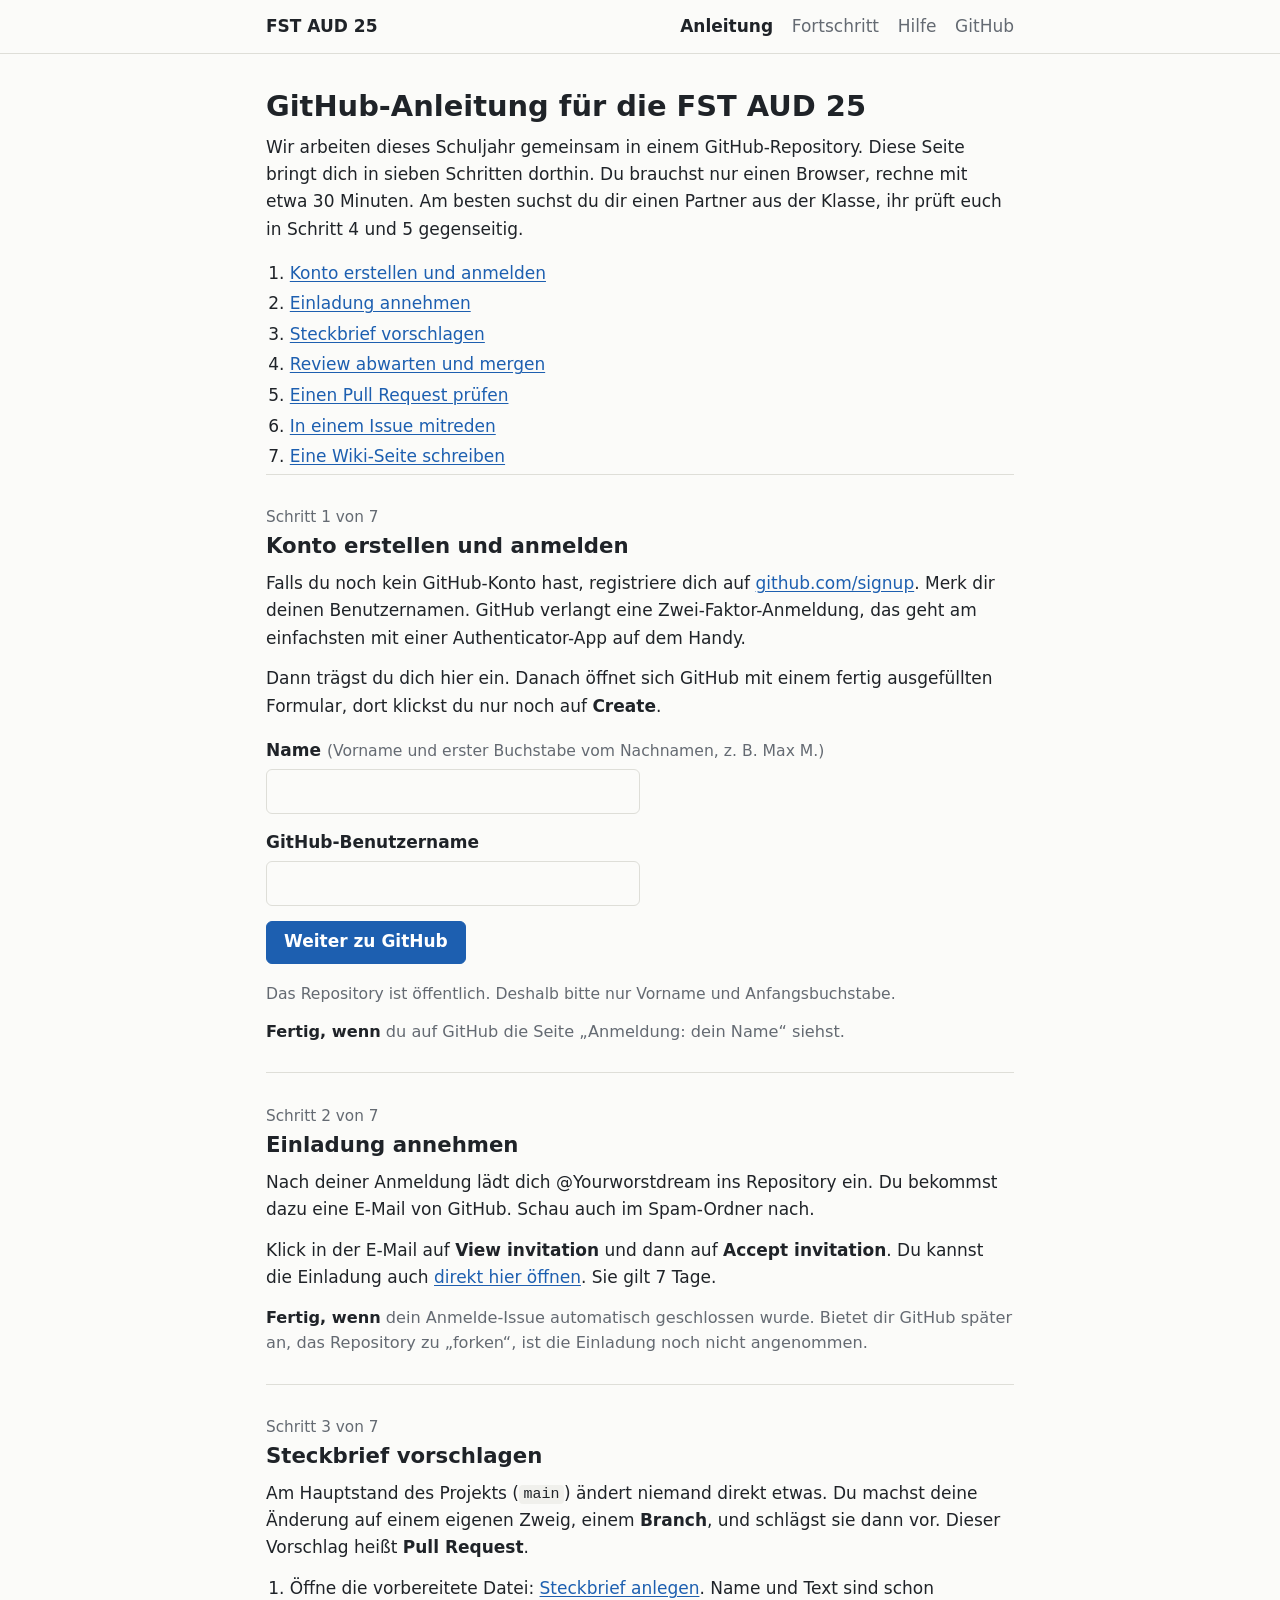
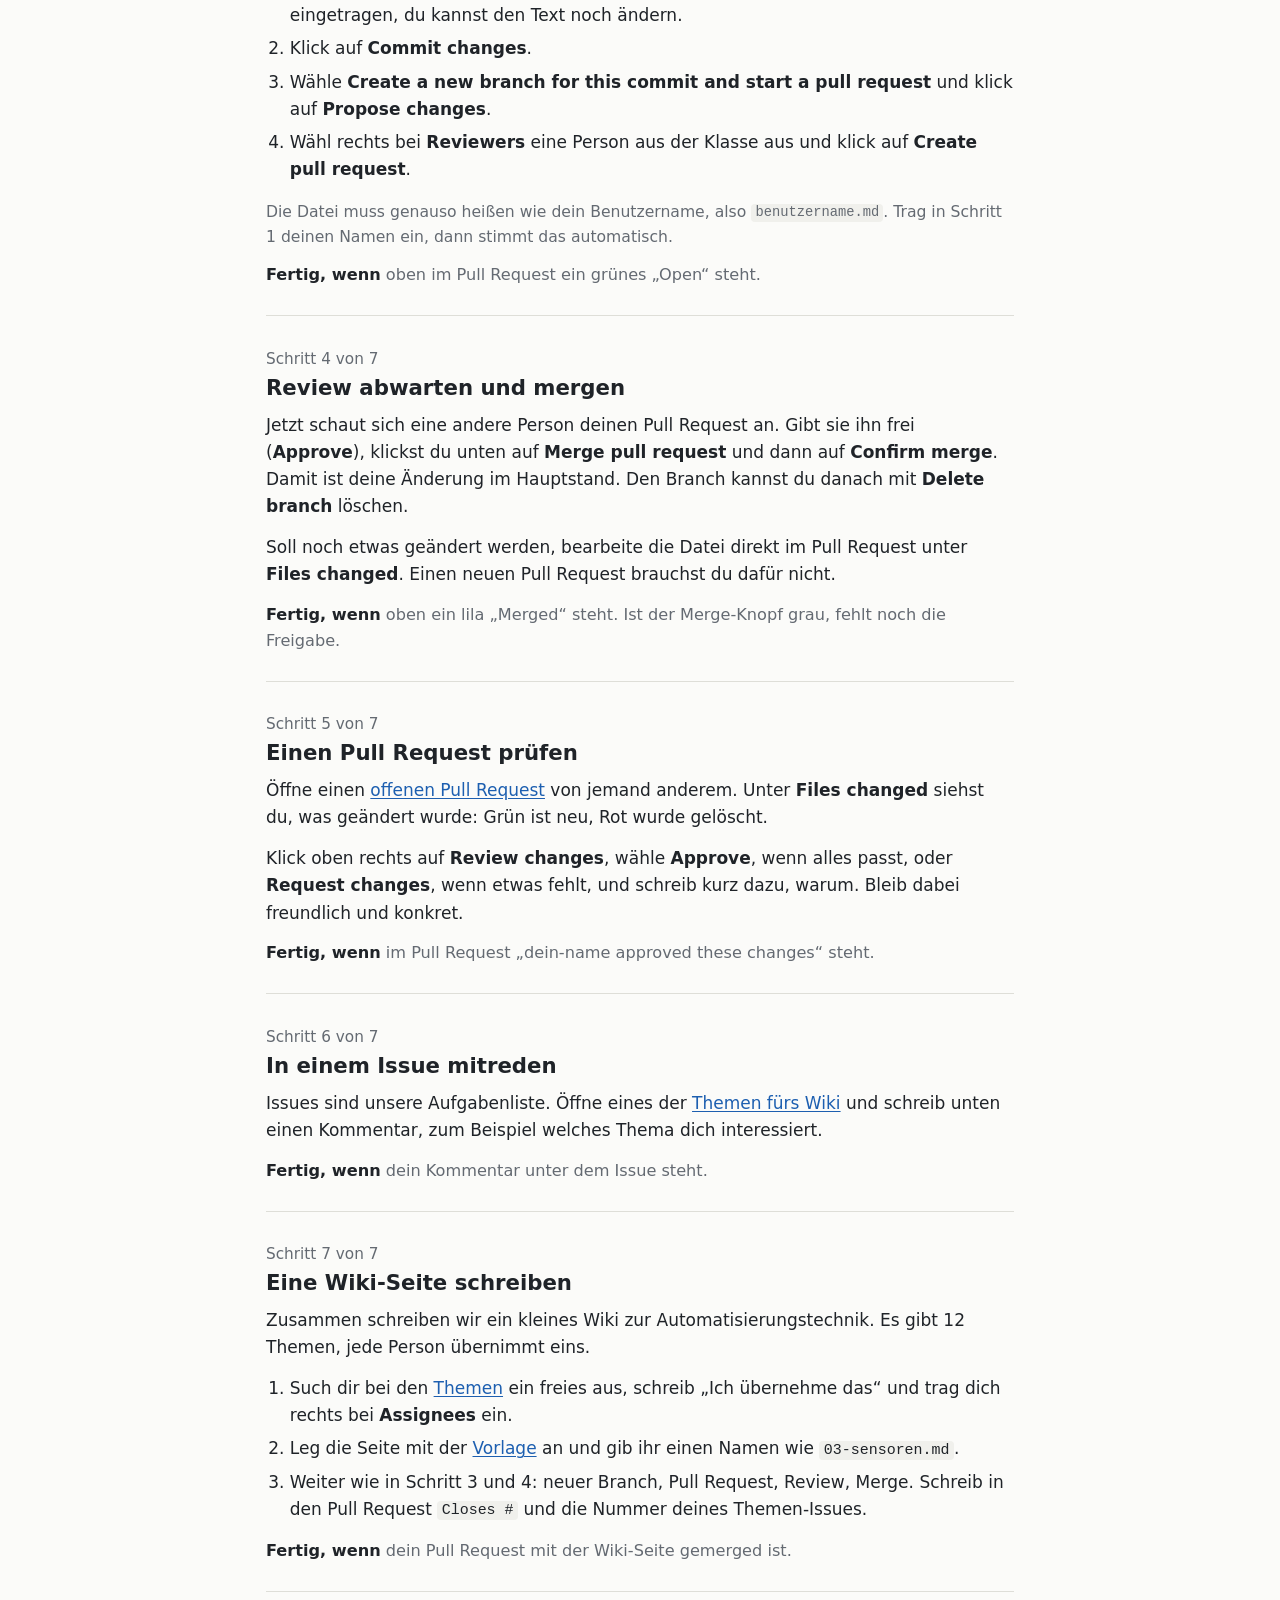
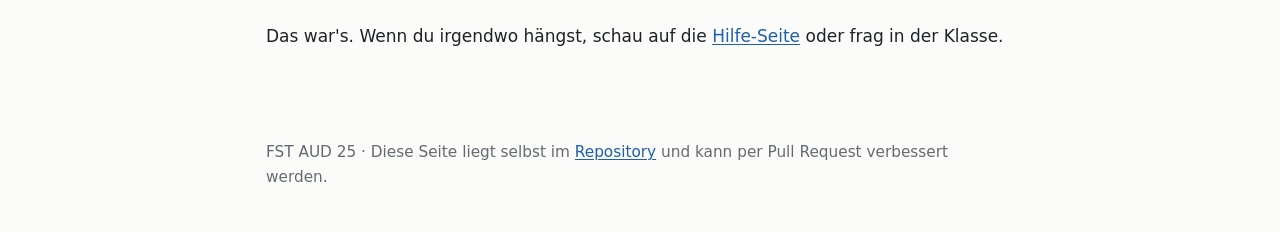
==== commit 505bd9de: "fstaud25: an echtes Repository FSTAUD25 angepasst, eine gemeinsame Anleitung - Alle Links auf Yourwo" ====
--- a/fstaud25/index.html
+++ b/fstaud25/index.html
@@ -19,14 +19,14 @@
       <a href="./" aria-current="page">Anleitung</a>
       <a href="fortschritt.html">Fortschritt</a>
       <a href="hilfe.html">Hilfe</a>
-      <a href="https://github.com/Yourworstdream/fstaud25" data-repo="">GitHub</a>
+      <a href="https://github.com/Yourworstdream/FSTAUD25" data-repo="">GitHub</a>
     </nav>
   </div>
 </header>
 
 <main>
   <h1>GitHub-Anleitung für die FST AUD 25</h1>
-  <p>Wir arbeiten dieses Schuljahr gemeinsam in einem GitHub-Repository. Diese Seite bringt dich in sieben Schritten dorthin. Du brauchst nur einen Browser, rechne mit etwa 30 Minuten.</p>
+  <p>Wir arbeiten dieses Schuljahr gemeinsam in einem GitHub-Repository. Diese Seite bringt dich in sieben Schritten dorthin. Du brauchst nur einen Browser, rechne mit etwa 30 Minuten. Am besten suchst du dir einen Partner aus der Klasse, ihr prüft euch in Schritt 4 und 5 gegenseitig.</p>
 
   <ol class="uebersicht" id="uebersicht">
     <li data-schritt="anmeldung"><a href="#schritt-1">Konto erstellen und anmelden</a></li>
@@ -64,13 +64,15 @@
       <p>GitHub wurde in einem neuen Tab geöffnet. Klick dort auf <b>Create</b>, dann bist du angemeldet. Kein neuer Tab? <a id="anmelde-link" href="#" target="_blank" rel="noopener">Formular hier öffnen</a>.</p>
     </div>
     <p class="leise">Das Repository ist öffentlich. Deshalb bitte nur Vorname und Anfangsbuchstabe.</p>
+    <p class="fertig"><b>Fertig, wenn</b> du auf GitHub die Seite „Anmeldung: dein Name“ siehst.</p>
   </section>
 
   <section class="schritt" id="schritt-2">
     <p class="schritt-nr">Schritt 2 von 7</p>
     <h2>Einladung annehmen</h2>
     <p>Nach deiner Anmeldung lädt dich @Yourworstdream ins Repository ein. Du bekommst dazu eine E-Mail von GitHub. Schau auch im Spam-Ordner nach.</p>
-    <p>Klick in der E-Mail auf <b>View invitation</b> und dann auf <b>Accept invitation</b>. Du kannst die Einladung auch <a href="https://github.com/Yourworstdream/fstaud25/invitations" data-repo="/invitations">direkt hier öffnen</a>. Sie gilt 7 Tage.</p>
+    <p>Klick in der E-Mail auf <b>View invitation</b> und dann auf <b>Accept invitation</b>. Du kannst die Einladung auch <a href="https://github.com/Yourworstdream/FSTAUD25/invitations" data-repo="/invitations">direkt hier öffnen</a>. Sie gilt 7 Tage.</p>
+    <p class="fertig"><b>Fertig, wenn</b> dein Anmelde-Issue automatisch geschlossen wurde. Bietet dir GitHub später an, das Repository zu „forken“, ist die Einladung noch nicht angenommen.</p>
   </section>
 
   <section class="schritt" id="schritt-3">
@@ -78,12 +80,13 @@
     <h2>Steckbrief vorschlagen</h2>
     <p>Am Hauptstand des Projekts (<code>main</code>) ändert niemand direkt etwas. Du machst deine Änderung auf einem eigenen Zweig, einem <b>Branch</b>, und schlägst sie dann vor. Dieser Vorschlag heißt <b>Pull Request</b>.</p>
     <ol>
-      <li>Öffne die vorbereitete Datei: <a id="steckbrief-link" href="https://github.com/Yourworstdream/fstaud25/new/main/teilnehmer">Steckbrief anlegen</a>. Name und Text sind schon eingetragen, du kannst den Text noch ändern.</li>
+      <li>Öffne die vorbereitete Datei: <a id="steckbrief-link" href="https://github.com/Yourworstdream/FSTAUD25/new/main/teilnehmer">Steckbrief anlegen</a>. Name und Text sind schon eingetragen, du kannst den Text noch ändern.</li>
       <li>Klick auf <b>Commit changes</b>.</li>
       <li>Wähle <b>Create a new branch for this commit and start a pull request</b> und klick auf <b>Propose changes</b>.</li>
       <li>Wähl rechts bei <b>Reviewers</b> eine Person aus der Klasse aus und klick auf <b>Create pull request</b>.</li>
     </ol>
     <p class="leise" id="steckbrief-hinweis">Die Datei muss genauso heißen wie dein Benutzername, also <code><span data-ich-login>benutzername</span>.md</code>. Trag in Schritt 1 deinen Namen ein, dann stimmt das automatisch.</p>
+    <p class="fertig"><b>Fertig, wenn</b> oben im Pull Request ein grünes „Open“ steht.</p>
   </section>
 
   <section class="schritt" id="schritt-4">
@@ -91,19 +94,22 @@
     <h2>Review abwarten und mergen</h2>
     <p>Jetzt schaut sich eine andere Person deinen Pull Request an. Gibt sie ihn frei (<b>Approve</b>), klickst du unten auf <b>Merge pull request</b> und dann auf <b>Confirm merge</b>. Damit ist deine Änderung im Hauptstand. Den Branch kannst du danach mit <b>Delete branch</b> löschen.</p>
     <p>Soll noch etwas geändert werden, bearbeite die Datei direkt im Pull Request unter <b>Files changed</b>. Einen neuen Pull Request brauchst du dafür nicht.</p>
+    <p class="fertig"><b>Fertig, wenn</b> oben ein lila „Merged“ steht. Ist der Merge-Knopf grau, fehlt noch die Freigabe.</p>
   </section>
 
   <section class="schritt" id="schritt-5">
     <p class="schritt-nr">Schritt 5 von 7</p>
     <h2>Einen Pull Request prüfen</h2>
-    <p>Öffne einen <a href="https://github.com/Yourworstdream/fstaud25/pulls" data-repo="/pulls">offenen Pull Request</a> von jemand anderem. Unter <b>Files changed</b> siehst du, was geändert wurde: Grün ist neu, Rot wurde gelöscht.</p>
+    <p>Öffne einen <a href="https://github.com/Yourworstdream/FSTAUD25/pulls" data-repo="/pulls">offenen Pull Request</a> von jemand anderem. Unter <b>Files changed</b> siehst du, was geändert wurde: Grün ist neu, Rot wurde gelöscht.</p>
     <p>Klick oben rechts auf <b>Review changes</b>, wähle <b>Approve</b>, wenn alles passt, oder <b>Request changes</b>, wenn etwas fehlt, und schreib kurz dazu, warum. Bleib dabei freundlich und konkret.</p>
+    <p class="fertig"><b>Fertig, wenn</b> im Pull Request „dein-name approved these changes“ steht.</p>
   </section>
 
   <section class="schritt" id="schritt-6">
     <p class="schritt-nr">Schritt 6 von 7</p>
     <h2>In einem Issue mitreden</h2>
-    <p>Issues sind unsere Aufgabenliste. Öffne eines der <a href="https://github.com/Yourworstdream/fstaud25/issues?q=is%3Aissue+label%3Athema" data-repo="/issues?q=is%3Aissue+label%3Athema">Themen fürs Wiki</a> und schreib unten einen Kommentar, zum Beispiel welches Thema dich interessiert.</p>
+    <p>Issues sind unsere Aufgabenliste. Öffne eines der <a href="https://github.com/Yourworstdream/FSTAUD25/issues?q=is%3Aissue+label%3Athema" data-repo="/issues?q=is%3Aissue+label%3Athema">Themen fürs Wiki</a> und schreib unten einen Kommentar, zum Beispiel welches Thema dich interessiert.</p>
+    <p class="fertig"><b>Fertig, wenn</b> dein Kommentar unter dem Issue steht.</p>
   </section>
 
   <section class="schritt" id="schritt-7">
@@ -111,10 +117,11 @@
     <h2>Eine Wiki-Seite schreiben</h2>
     <p>Zusammen schreiben wir ein kleines Wiki zur Automatisierungstechnik. Es gibt 12 Themen, jede Person übernimmt eins.</p>
     <ol>
-      <li>Such dir bei den <a href="https://github.com/Yourworstdream/fstaud25/issues?q=is%3Aissue+is%3Aopen+label%3Athema" data-repo="/issues?q=is%3Aissue+is%3Aopen+label%3Athema">Themen</a> ein freies aus, schreib „Ich übernehme das“ und trag dich rechts bei <b>Assignees</b> ein.</li>
-      <li>Leg die Seite mit der <a id="thema-link" href="https://github.com/Yourworstdream/fstaud25/new/main/projekt/themen">Vorlage</a> an und gib ihr einen Namen wie <code>03-sensoren.md</code>.</li>
+      <li>Such dir bei den <a href="https://github.com/Yourworstdream/FSTAUD25/issues?q=is%3Aissue+is%3Aopen+label%3Athema" data-repo="/issues?q=is%3Aissue+is%3Aopen+label%3Athema">Themen</a> ein freies aus, schreib „Ich übernehme das“ und trag dich rechts bei <b>Assignees</b> ein.</li>
+      <li>Leg die Seite mit der <a id="thema-link" href="https://github.com/Yourworstdream/FSTAUD25/new/main/projekt/themen">Vorlage</a> an und gib ihr einen Namen wie <code>03-sensoren.md</code>.</li>
       <li>Weiter wie in Schritt 3 und 4: neuer Branch, Pull Request, Review, Merge. Schreib in den Pull Request <code>Closes #</code> und die Nummer deines Themen-Issues.</li>
     </ol>
+    <p class="fertig"><b>Fertig, wenn</b> dein Pull Request mit der Wiki-Seite gemerged ist.</p>
   </section>
 
   <section class="schritt">
@@ -123,7 +130,7 @@
 </main>
 
 <footer class="fuss">
-  FST AUD 25 · Diese Seite liegt selbst im <a href="https://github.com/Yourworstdream/fstaud25" data-repo="">Repository</a> und kann per Pull Request verbessert werden.
+  FST AUD 25 · Diese Seite liegt selbst im <a href="https://github.com/Yourworstdream/FSTAUD25" data-repo="">Repository</a> und kann per Pull Request verbessert werden.
 </footer>
 
 </body>
--- a/fstaud25/assets/style.css
+++ b/fstaud25/assets/style.css
@@ -88,6 +88,8 @@
 .schritt { border-top: 1px solid var(--linie); padding: 1.8rem 0 .8rem; }
 .schritt-nr { color: var(--muted); font-size: .9rem; margin: 0 0 .15rem; }
 .schritt-nr .ok { font-weight: 600; }
+.fertig { color: var(--muted); font-size: .95rem; }
+.fertig b { color: var(--text); font-weight: 600; }
 
 .formular { margin: 1rem 0; }
 .formular label { display: block; font-weight: 600; margin-bottom: .9rem; }
@@ -149,6 +151,9 @@
 
 .legende { color: var(--muted); font-size: .88rem; margin-top: .9rem; }
 
+.qr { display: flex; align-items: center; gap: 1rem; margin: 1.6rem 0 0; color: var(--muted); font-size: .88rem; }
+.qr img { width: 112px; height: 112px; background: #fff; padding: 6px; border-radius: 4px; flex: none; }
+
 .verlauf { list-style: none; padding: 0; margin: 0; }
 .verlauf li { padding: .45rem 0; border-bottom: 1px solid var(--linie); font-size: .93rem; margin: 0; }
 .verlauf li.neu { animation: markieren 5s ease-out; }
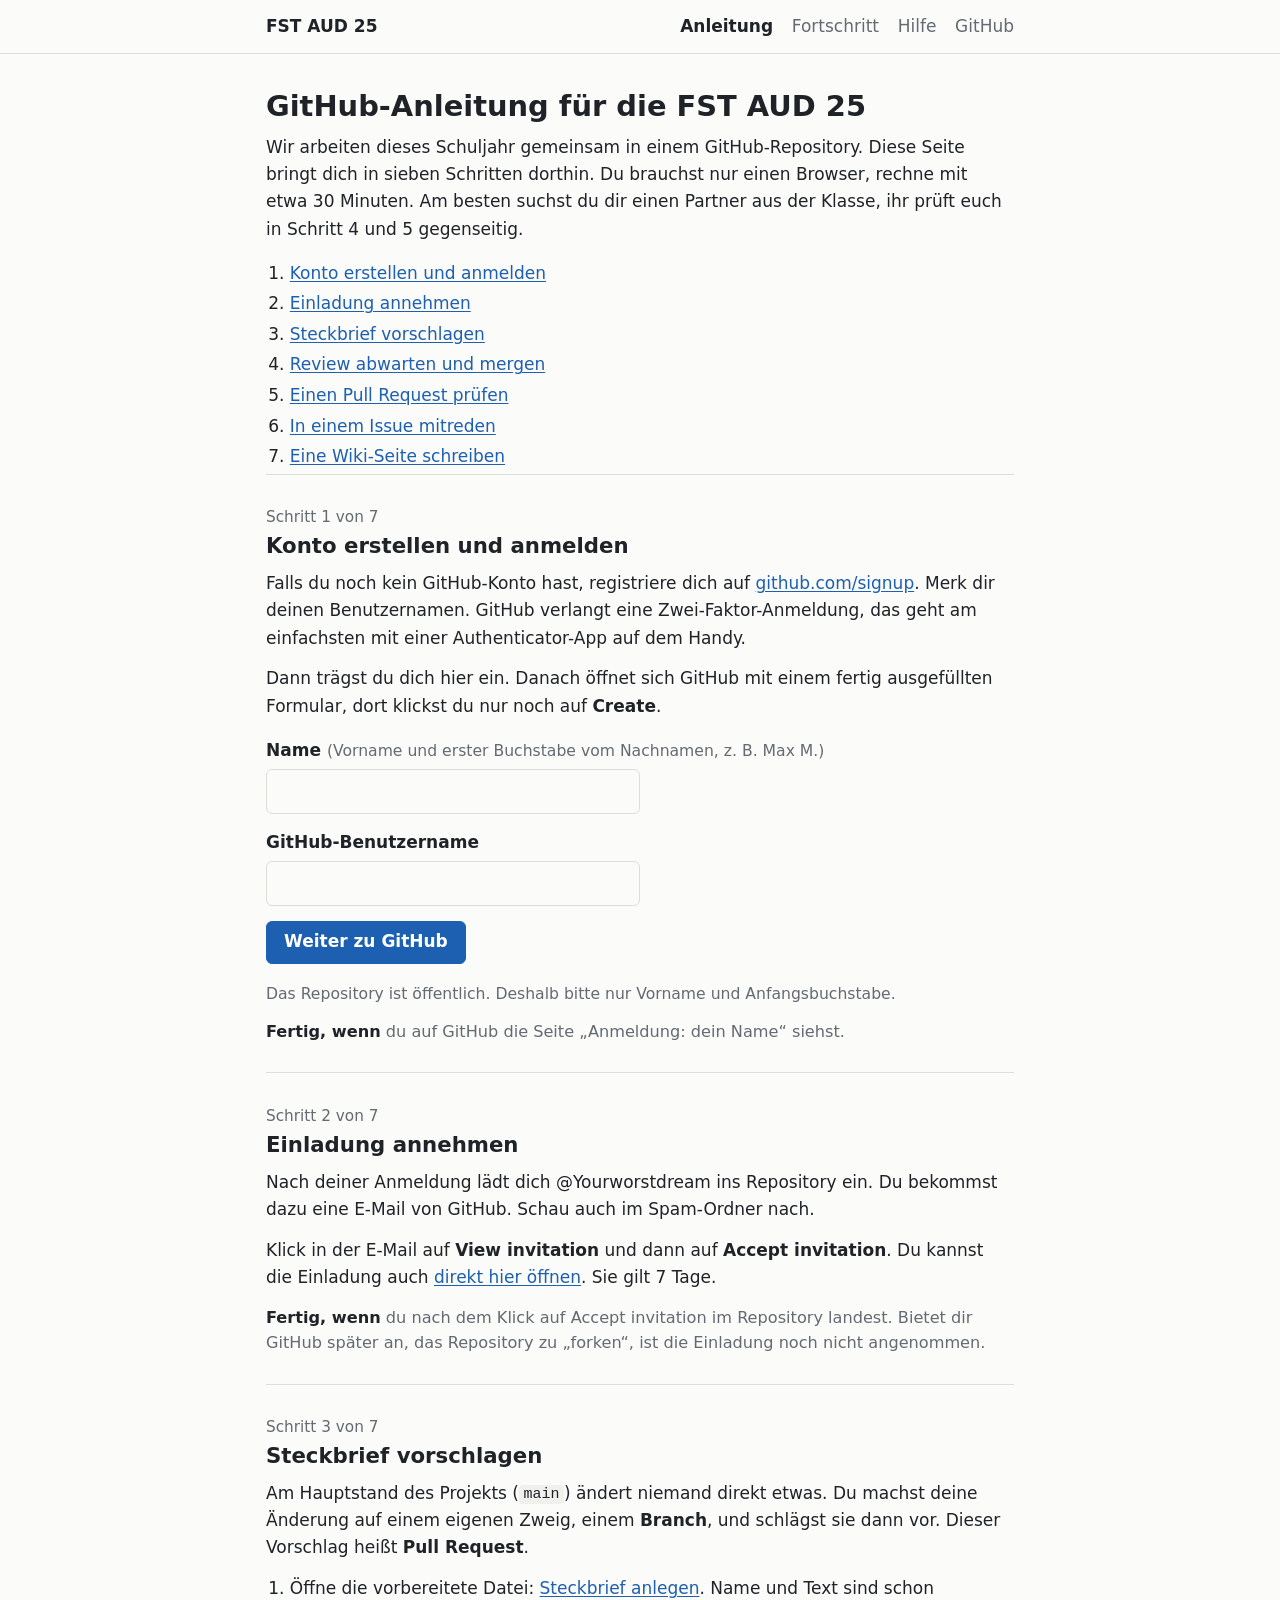
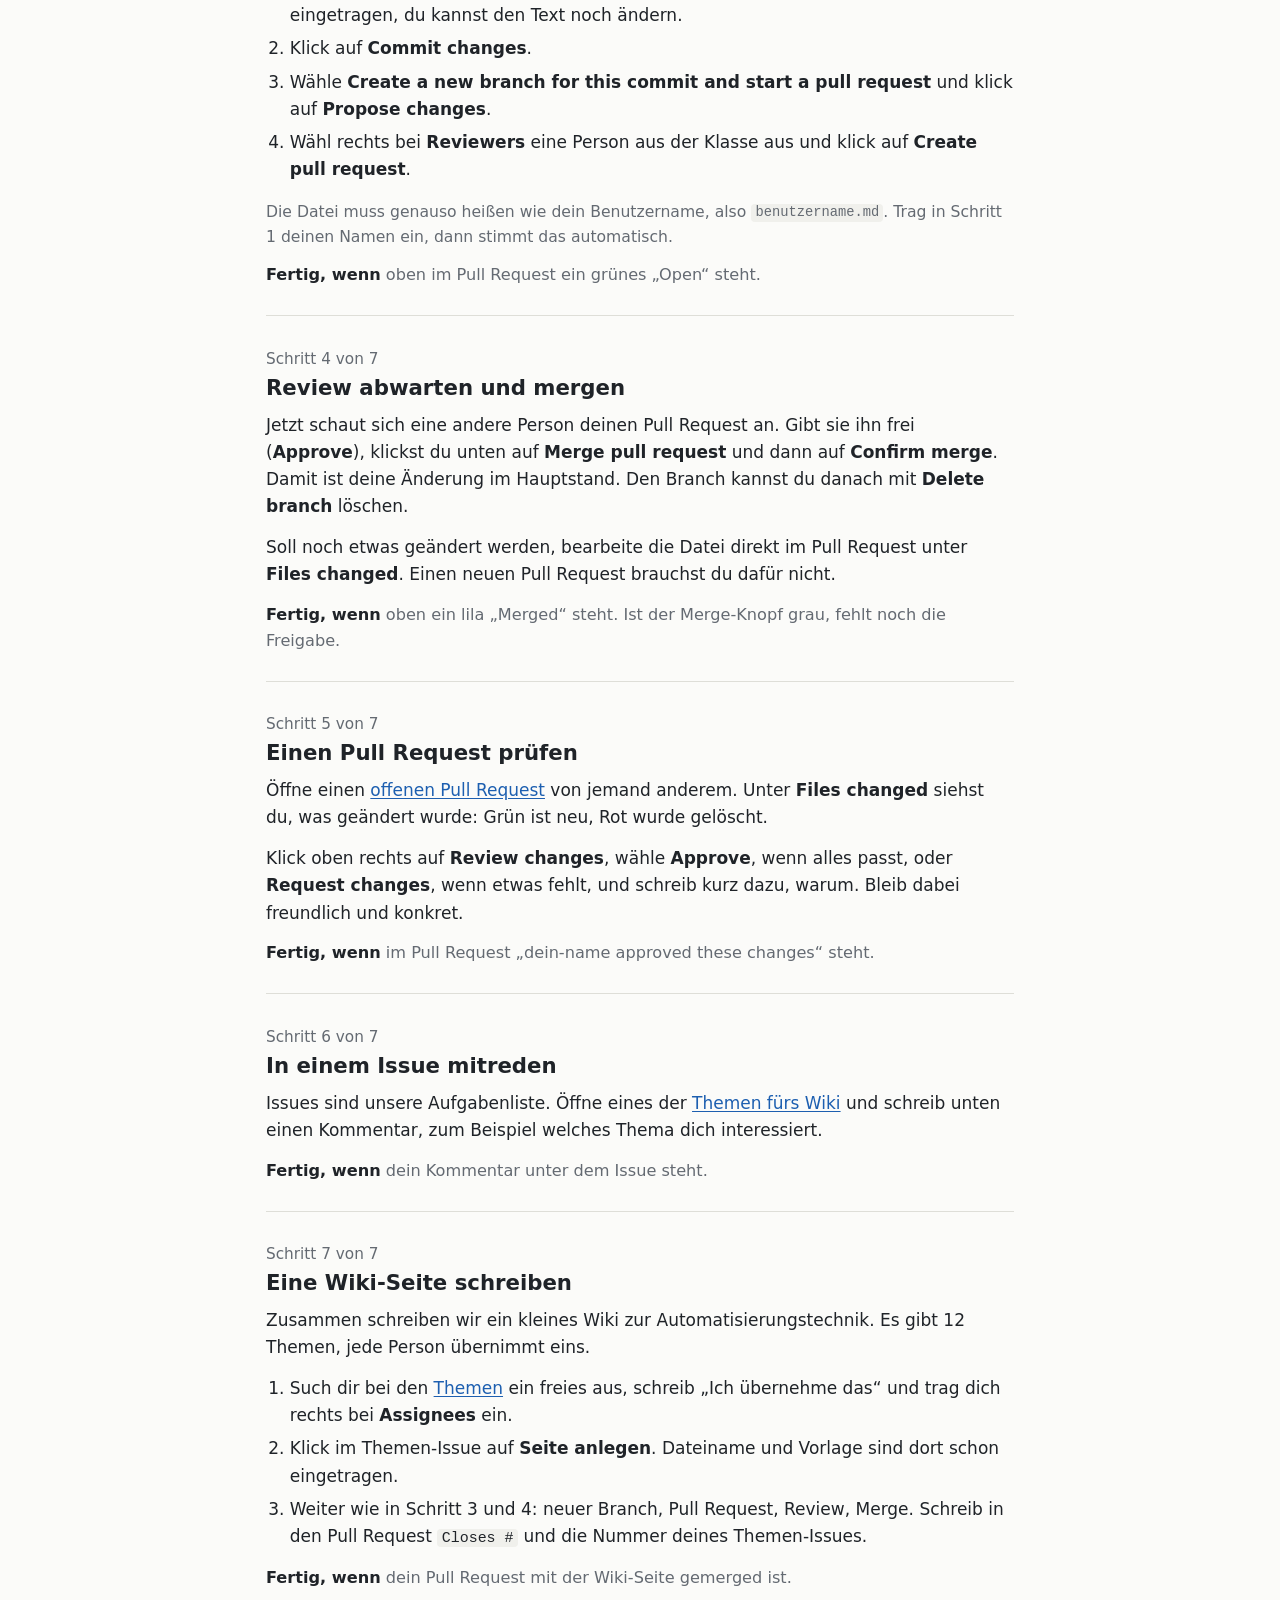
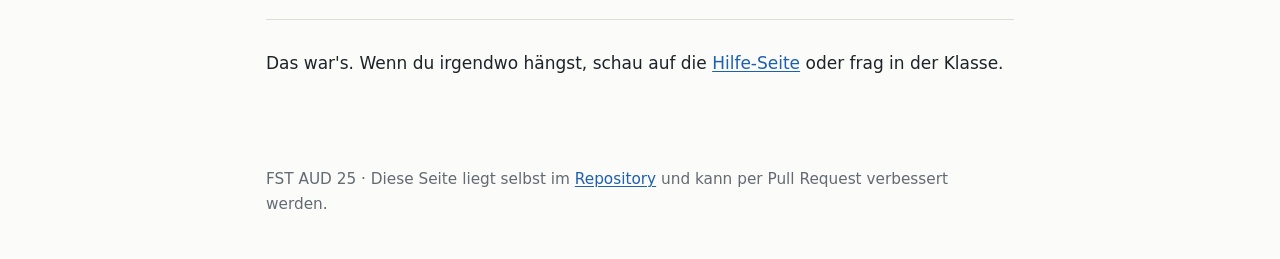
==== commit 39ab2574: "fstaud25: Feinschliff nach Blick auf das Live-Repository - Geplante Läufe startet GitHub oft nur all" ====
--- a/fstaud25/index.html
+++ b/fstaud25/index.html
@@ -5,6 +5,8 @@
 <meta name="viewport" content="width=device-width, initial-scale=1">
 <title>GitHub-Anleitung · FST AUD 25</title>
 <meta name="description" content="In sieben Schritten ins gemeinsame GitHub-Repository der FST AUD 25.">
+<meta property="og:title" content="GitHub-Anleitung für die FST AUD 25">
+<meta property="og:description" content="In sieben Schritten ins gemeinsame GitHub-Repository. Du brauchst nur einen Browser.">
 <link rel="icon" href="assets/favicon.svg" type="image/svg+xml">
 <link rel="stylesheet" href="assets/style.css">
 <script src="assets/common.js" defer></script>
@@ -26,6 +28,7 @@
 
 <main>
   <h1>GitHub-Anleitung für die FST AUD 25</h1>
+  <p class="nur-druck druck-kopf"><img src="assets/qr-anleitung.svg" alt="">Online mit allen Links und dem Anmeldeformular:<br>yourworstdream.github.io/FSTAUD25</p>
   <p>Wir arbeiten dieses Schuljahr gemeinsam in einem GitHub-Repository. Diese Seite bringt dich in sieben Schritten dorthin. Du brauchst nur einen Browser, rechne mit etwa 30 Minuten. Am besten suchst du dir einen Partner aus der Klasse, ihr prüft euch in Schritt 4 und 5 gegenseitig.</p>
 
   <ol class="uebersicht" id="uebersicht">
@@ -49,6 +52,7 @@
     <p>Falls du noch kein GitHub-Konto hast, registriere dich auf <a href="https://github.com/signup">github.com/signup</a>. Merk dir deinen Benutzernamen. GitHub verlangt eine Zwei-Faktor-Anmeldung, das geht am einfachsten mit einer Authenticator-App auf dem Handy.</p>
     <p>Dann trägst du dich hier ein. Danach öffnet sich GitHub mit einem fertig ausgefüllten Formular, dort klickst du nur noch auf <b>Create</b>.</p>
 
+    <p class="nur-druck">Das Formular dazu findest du auf der Online-Seite (QR-Code oben).</p>
     <form class="formular" id="anmelde-form" novalidate>
       <label>Name <span class="leise">(Vorname und erster Buchstabe vom Nachnamen, z.&nbsp;B. Max M.)</span>
         <input id="f-name" required maxlength="40" autocomplete="off">
@@ -59,6 +63,7 @@
       <p class="meldung" id="f-meldung" aria-live="polite" hidden></p>
       <button class="knopf" type="submit">Weiter zu GitHub</button>
     </form>
+    <noscript><p>Ohne JavaScript geht es direkt über das <a href="https://github.com/Yourworstdream/FSTAUD25/issues/new?template=anmeldung.yml">Anmelde-Formular auf GitHub</a>.</p></noscript>
 
     <div class="kasten" id="anmelde-erfolg" hidden>
       <p>GitHub wurde in einem neuen Tab geöffnet. Klick dort auf <b>Create</b>, dann bist du angemeldet. Kein neuer Tab? <a id="anmelde-link" href="#" target="_blank" rel="noopener">Formular hier öffnen</a>.</p>
@@ -72,7 +77,7 @@
     <h2>Einladung annehmen</h2>
     <p>Nach deiner Anmeldung lädt dich @Yourworstdream ins Repository ein. Du bekommst dazu eine E-Mail von GitHub. Schau auch im Spam-Ordner nach.</p>
     <p>Klick in der E-Mail auf <b>View invitation</b> und dann auf <b>Accept invitation</b>. Du kannst die Einladung auch <a href="https://github.com/Yourworstdream/FSTAUD25/invitations" data-repo="/invitations">direkt hier öffnen</a>. Sie gilt 7 Tage.</p>
-    <p class="fertig"><b>Fertig, wenn</b> dein Anmelde-Issue automatisch geschlossen wurde. Bietet dir GitHub später an, das Repository zu „forken“, ist die Einladung noch nicht angenommen.</p>
+    <p class="fertig"><b>Fertig, wenn</b> du nach dem Klick auf Accept invitation im Repository landest. Bietet dir GitHub später an, das Repository zu „forken“, ist die Einladung noch nicht angenommen.</p>
   </section>
 
   <section class="schritt" id="schritt-3">
@@ -118,7 +123,7 @@
     <p>Zusammen schreiben wir ein kleines Wiki zur Automatisierungstechnik. Es gibt 12 Themen, jede Person übernimmt eins.</p>
     <ol>
       <li>Such dir bei den <a href="https://github.com/Yourworstdream/FSTAUD25/issues?q=is%3Aissue+is%3Aopen+label%3Athema" data-repo="/issues?q=is%3Aissue+is%3Aopen+label%3Athema">Themen</a> ein freies aus, schreib „Ich übernehme das“ und trag dich rechts bei <b>Assignees</b> ein.</li>
-      <li>Leg die Seite mit der <a id="thema-link" href="https://github.com/Yourworstdream/FSTAUD25/new/main/projekt/themen">Vorlage</a> an und gib ihr einen Namen wie <code>03-sensoren.md</code>.</li>
+      <li>Klick im Themen-Issue auf <b>Seite anlegen</b>. Dateiname und Vorlage sind dort schon eingetragen.</li>
       <li>Weiter wie in Schritt 3 und 4: neuer Branch, Pull Request, Review, Merge. Schreib in den Pull Request <code>Closes #</code> und die Nummer deines Themen-Issues.</li>
     </ol>
     <p class="fertig"><b>Fertig, wenn</b> dein Pull Request mit der Wiki-Seite gemerged ist.</p>
--- a/fstaud25/assets/style.css
+++ b/fstaud25/assets/style.css
@@ -167,6 +167,20 @@
 html.vollbild { font-size: 125%; }
 html.vollbild .kopf, html.vollbild .fuss { display: none; }
 
+/* Ausdruck als Handzettel */
+.nur-druck { display: none; }
+@media print {
+  :root { --bg: #fff; --text: #000; --muted: #444; --linie: #bbb; --flaeche: #f1f1f1; --akzent: #000; --ok: #000; }
+  html { font-size: 10.5pt; }
+  .kopf, .fuss, .formular, #anmelde-erfolg, #ich, noscript { display: none !important; }
+  main { max-width: none; padding: 0; }
+  a { color: inherit; text-decoration: none; }
+  .schritt { break-inside: avoid; padding: 1rem 0 .4rem; }
+  .nur-druck { display: block; }
+  .druck-kopf { display: flex; align-items: center; gap: 1rem; margin: 0 0 1rem; }
+  .druck-kopf img { width: 90px; height: 90px; }
+}
+
 @media (prefers-reduced-motion: reduce) {
   * { animation: none !important; }
 }
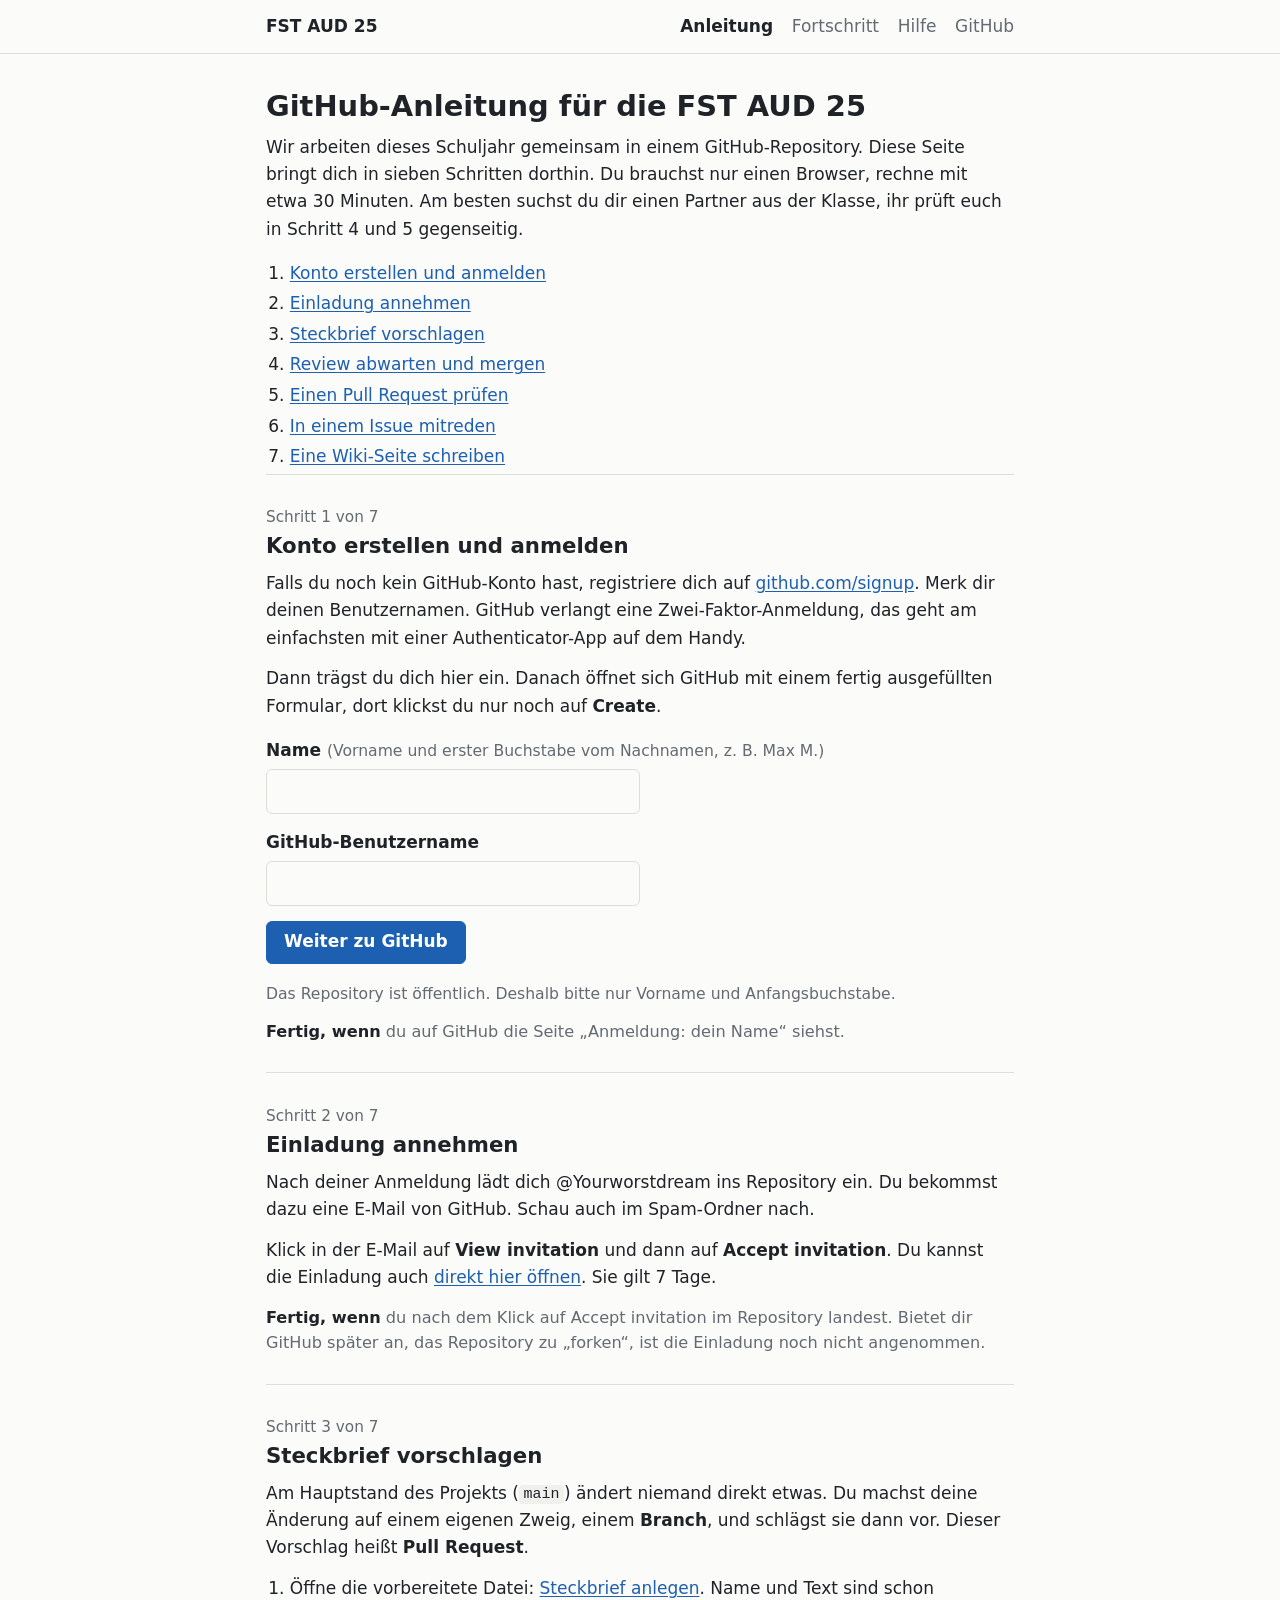
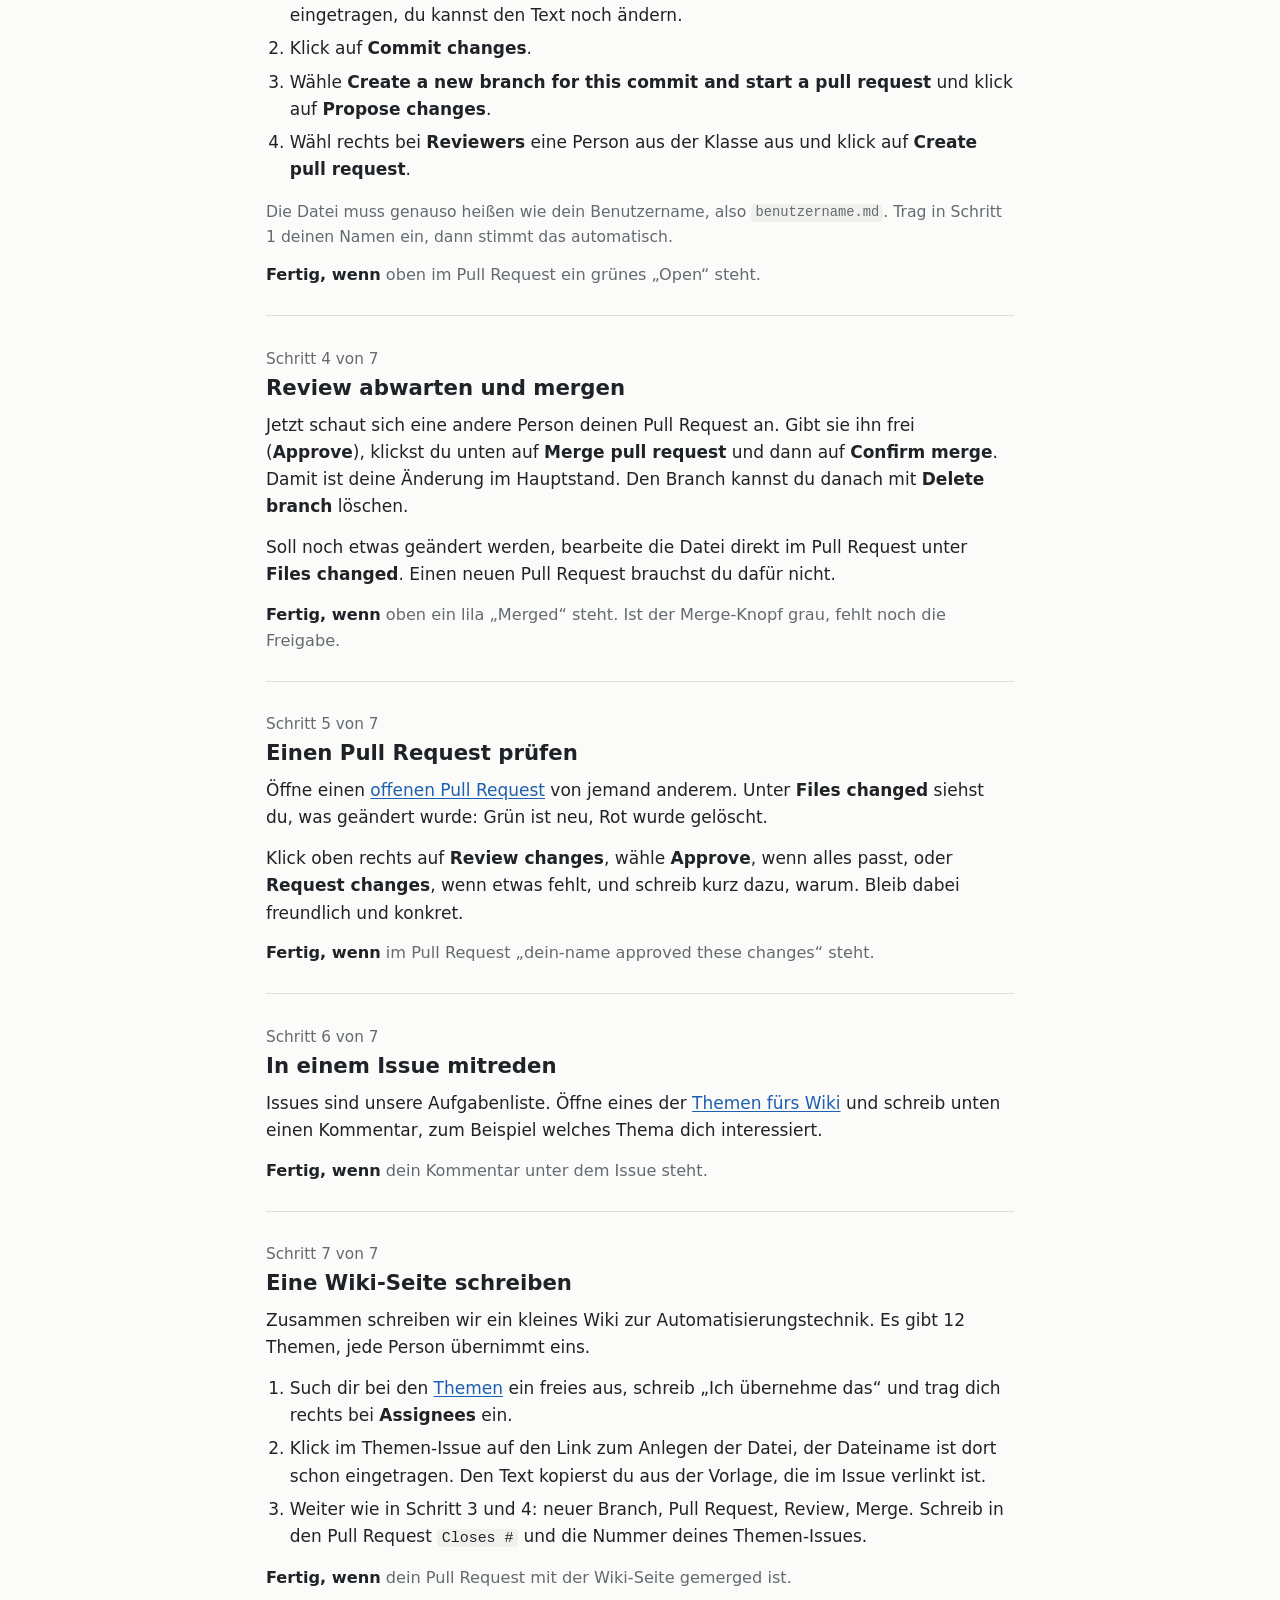
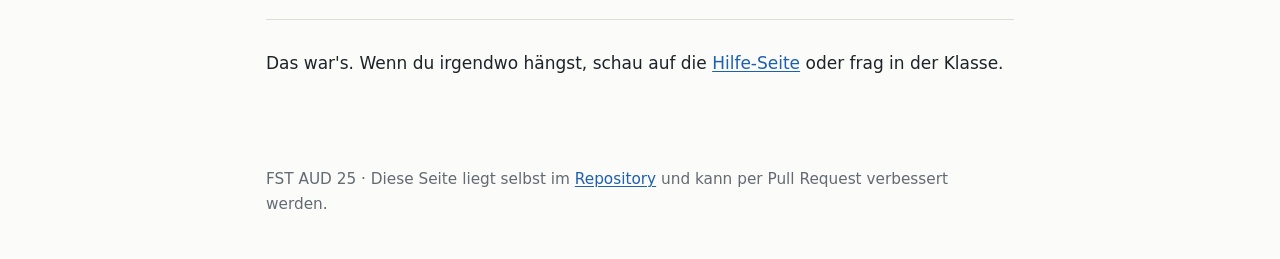
==== commit e0aad2c5: "fstaud25: Schritt 7 an die Themen-Issues angepasst Co-Authored-By: Claude Opus 5.5 <noreply@anthropi" ====
--- a/fstaud25/index.html
+++ b/fstaud25/index.html
@@ -123,7 +123,7 @@
     <p>Zusammen schreiben wir ein kleines Wiki zur Automatisierungstechnik. Es gibt 12 Themen, jede Person übernimmt eins.</p>
     <ol>
       <li>Such dir bei den <a href="https://github.com/Yourworstdream/FSTAUD25/issues?q=is%3Aissue+is%3Aopen+label%3Athema" data-repo="/issues?q=is%3Aissue+is%3Aopen+label%3Athema">Themen</a> ein freies aus, schreib „Ich übernehme das“ und trag dich rechts bei <b>Assignees</b> ein.</li>
-      <li>Klick im Themen-Issue auf <b>Seite anlegen</b>. Dateiname und Vorlage sind dort schon eingetragen.</li>
+      <li>Klick im Themen-Issue auf den Link zum Anlegen der Datei, der Dateiname ist dort schon eingetragen. Den Text kopierst du aus der Vorlage, die im Issue verlinkt ist.</li>
       <li>Weiter wie in Schritt 3 und 4: neuer Branch, Pull Request, Review, Merge. Schreib in den Pull Request <code>Closes #</code> und die Nummer deines Themen-Issues.</li>
     </ol>
     <p class="fertig"><b>Fertig, wenn</b> dein Pull Request mit der Wiki-Seite gemerged ist.</p>
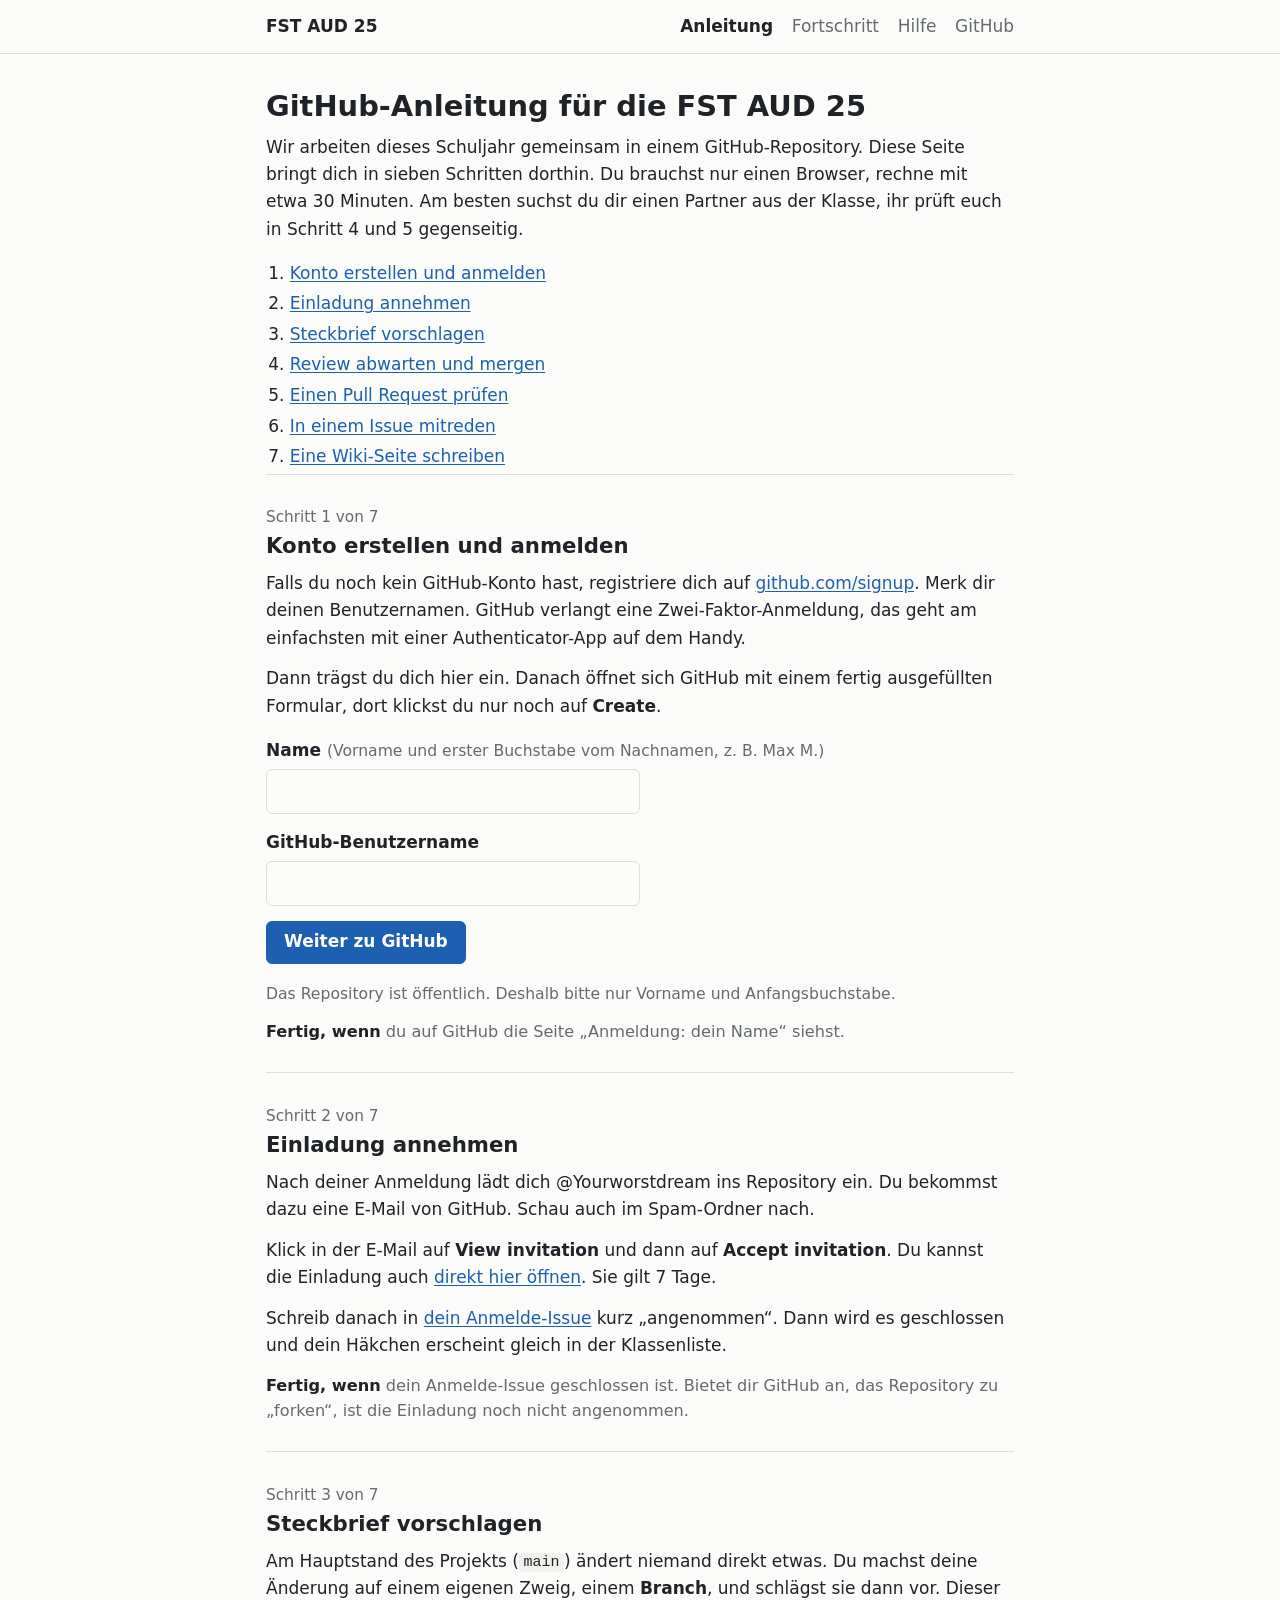
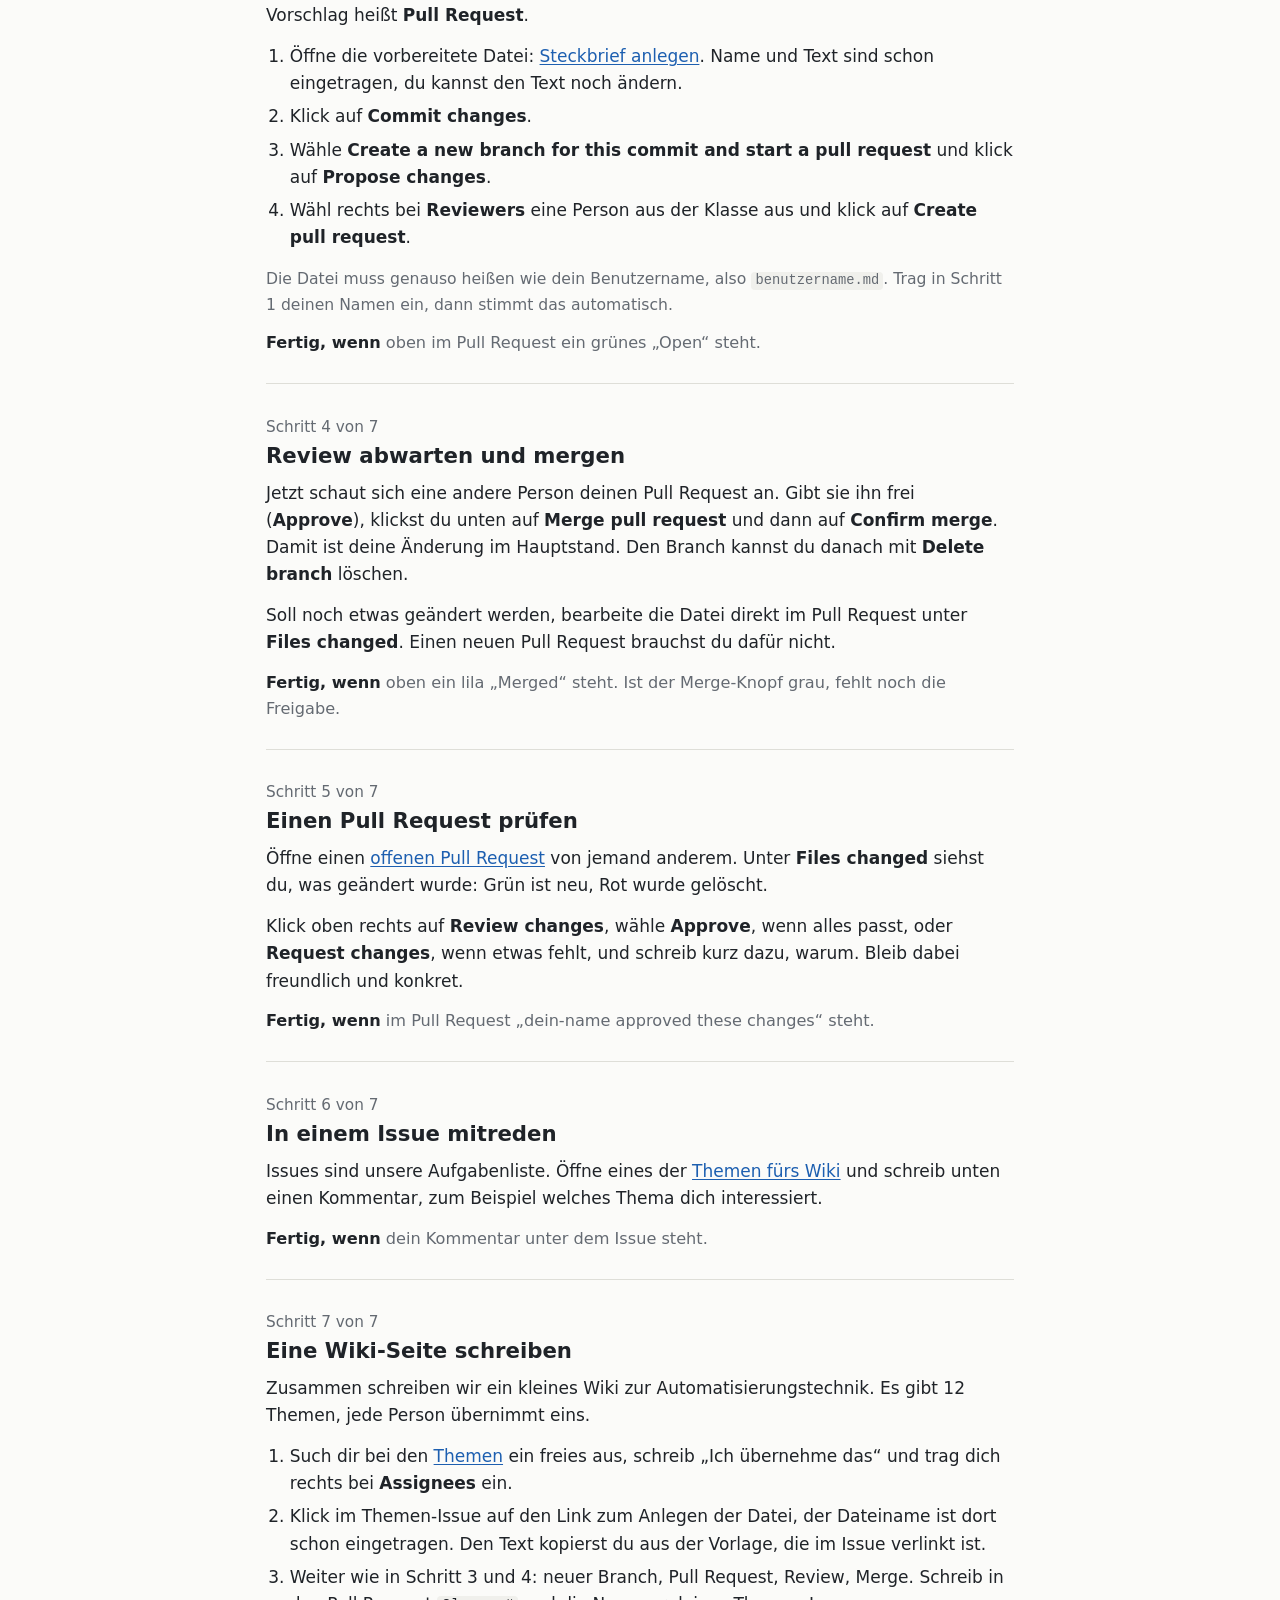
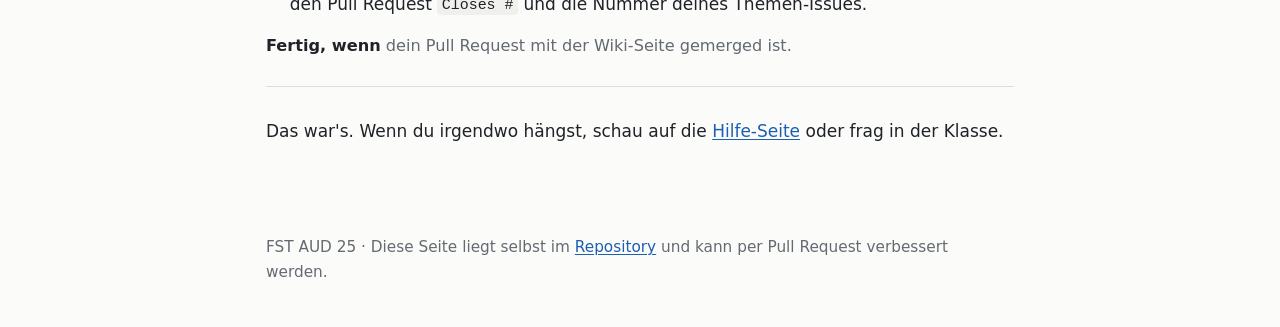
==== commit a4f6f97a: "fstaud25: Häkchen „Einladung“ sofort, Tests für das Skript - Nach dem Annehmen der Einladung schreib" ====
--- a/fstaud25/index.html
+++ b/fstaud25/index.html
@@ -77,7 +77,8 @@
     <h2>Einladung annehmen</h2>
     <p>Nach deiner Anmeldung lädt dich @Yourworstdream ins Repository ein. Du bekommst dazu eine E-Mail von GitHub. Schau auch im Spam-Ordner nach.</p>
     <p>Klick in der E-Mail auf <b>View invitation</b> und dann auf <b>Accept invitation</b>. Du kannst die Einladung auch <a href="https://github.com/Yourworstdream/FSTAUD25/invitations" data-repo="/invitations">direkt hier öffnen</a>. Sie gilt 7 Tage.</p>
-    <p class="fertig"><b>Fertig, wenn</b> du nach dem Klick auf Accept invitation im Repository landest. Bietet dir GitHub später an, das Repository zu „forken“, ist die Einladung noch nicht angenommen.</p>
+    <p>Schreib danach in <a id="anmelde-issue-link" href="https://github.com/Yourworstdream/FSTAUD25/issues?q=is%3Aissue+label%3Aanmeldung">dein Anmelde-Issue</a> kurz „angenommen“. Dann wird es geschlossen und dein Häkchen erscheint gleich in der Klassenliste.</p>
+    <p class="fertig"><b>Fertig, wenn</b> dein Anmelde-Issue geschlossen ist. Bietet dir GitHub an, das Repository zu „forken“, ist die Einladung noch nicht angenommen.</p>
   </section>
 
   <section class="schritt" id="schritt-3">
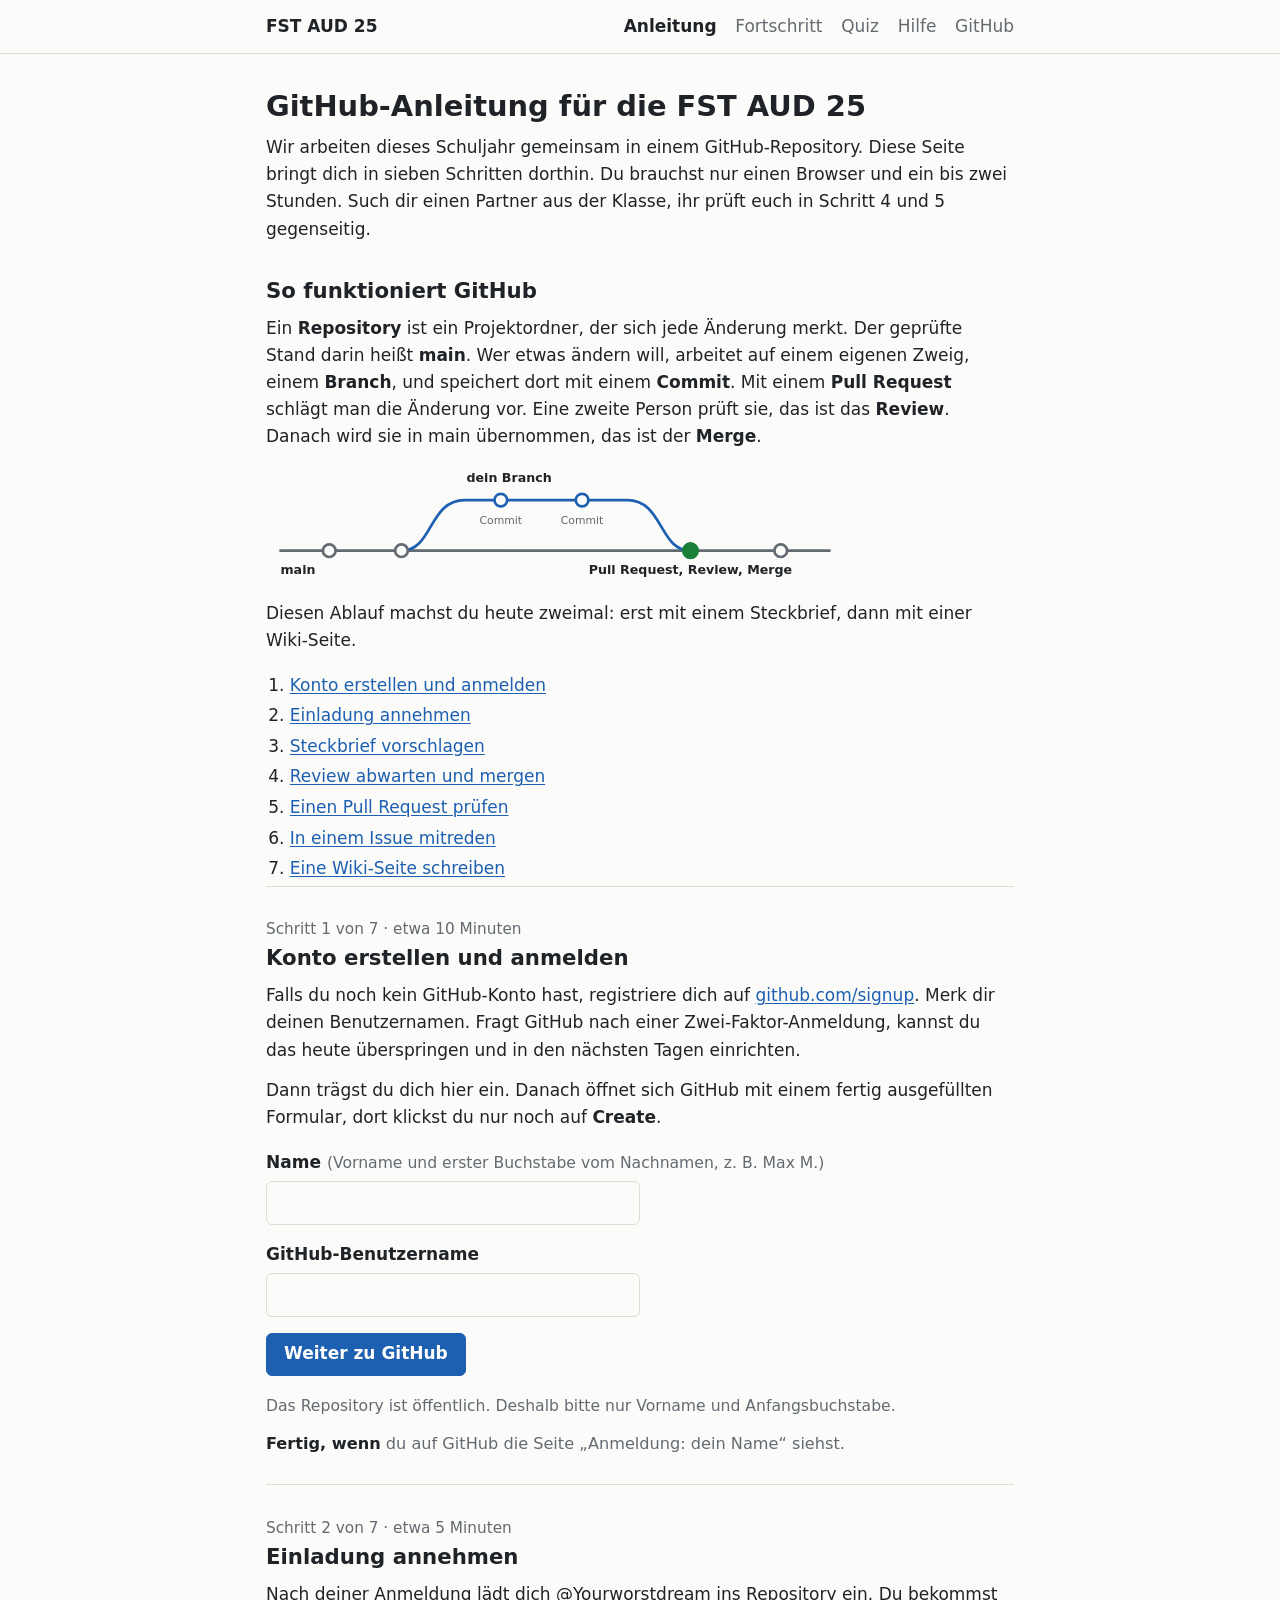
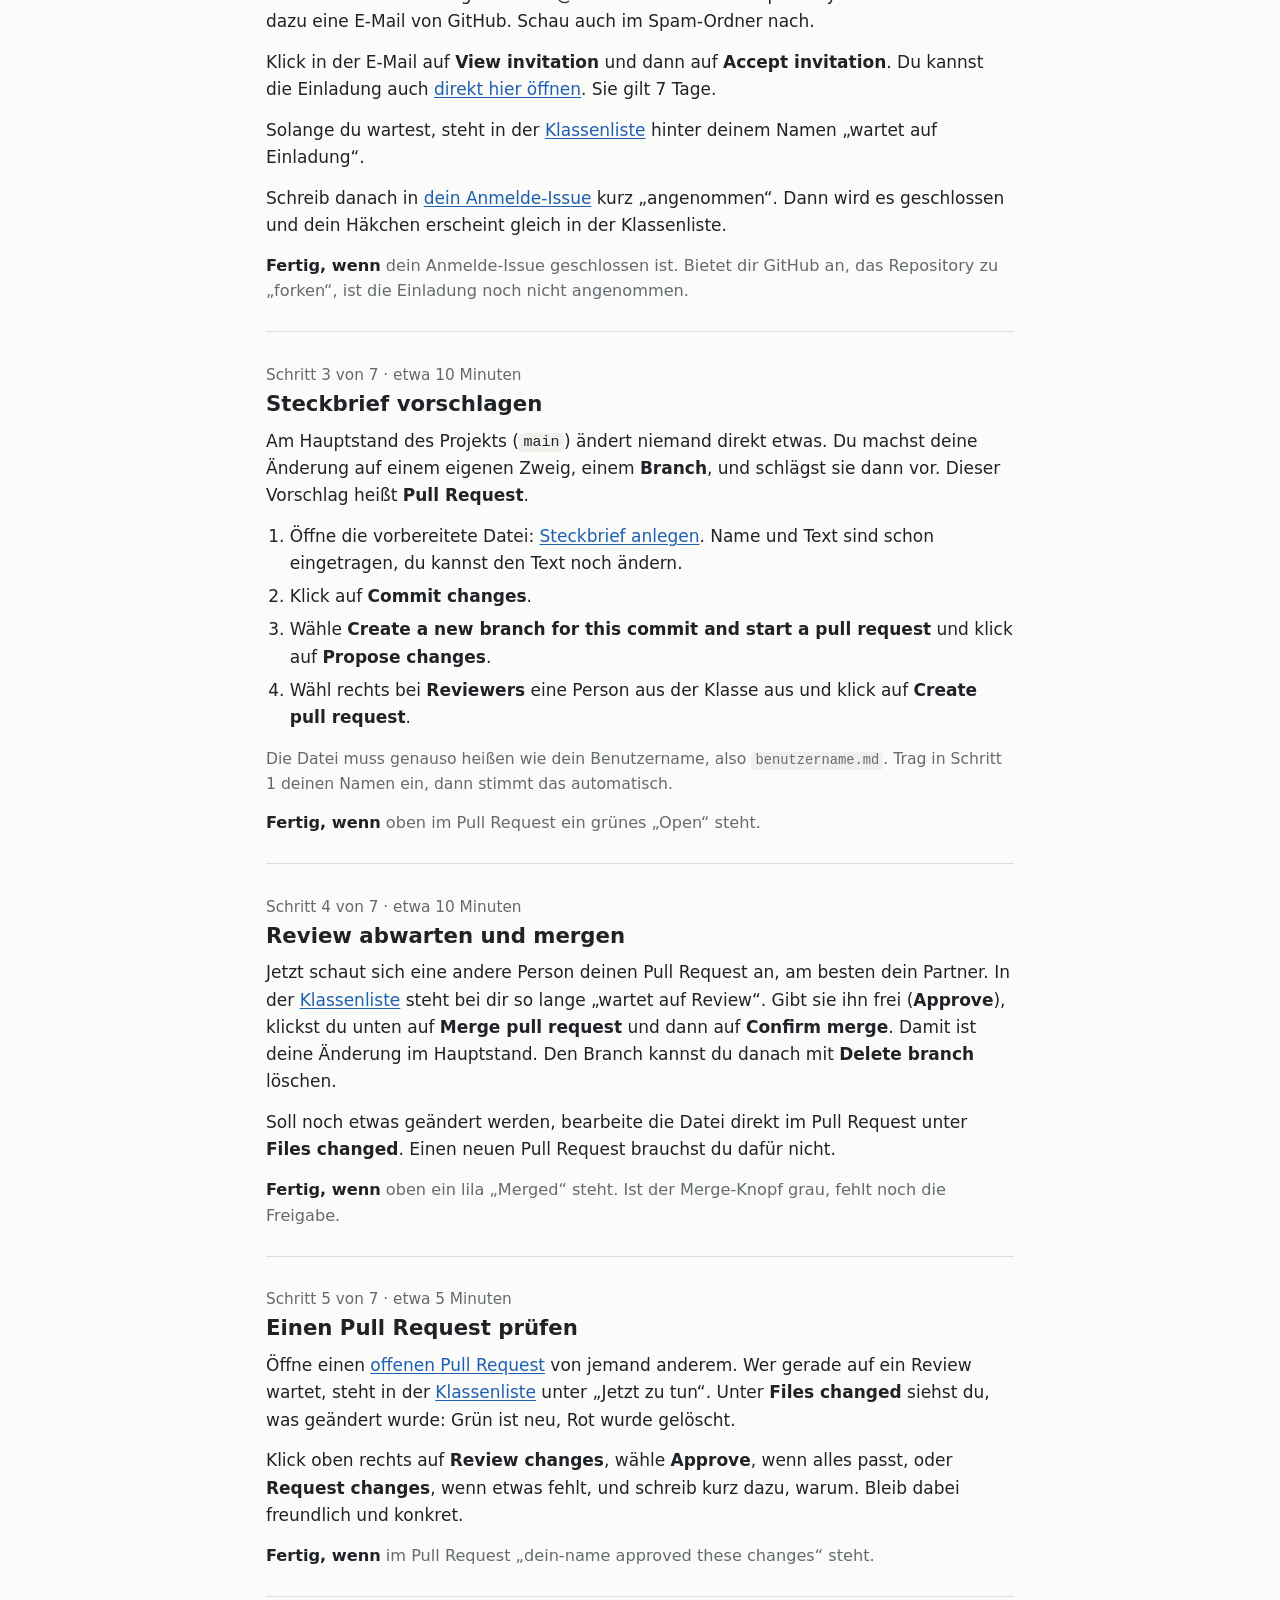
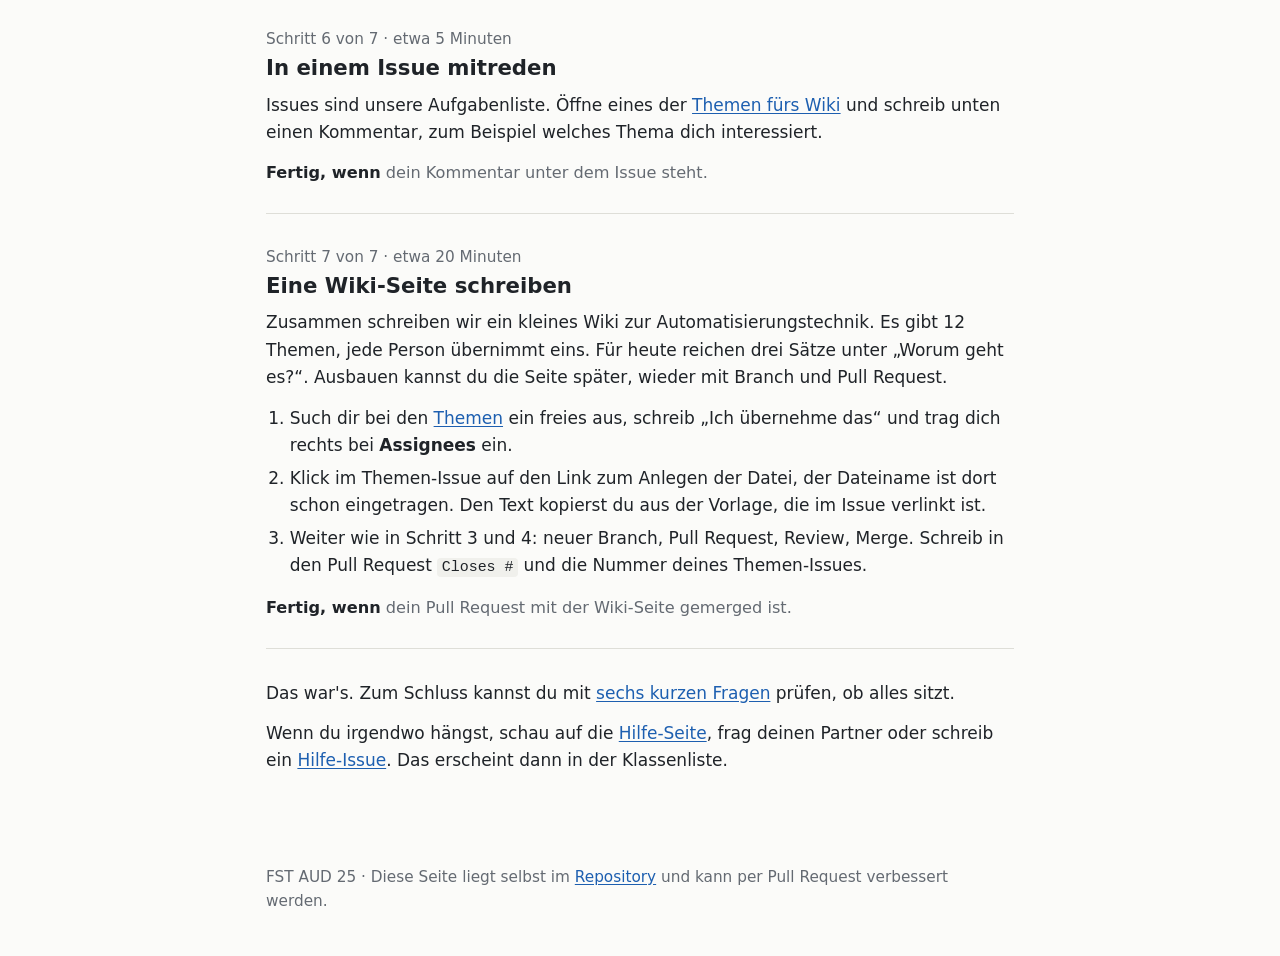
==== commit 9068a5ab: "fstaud25: Stand von main übernommen, Klassenliste mit „Jetzt zu tun“, Beamer-Ansicht, Quiz Spiegel d" ====
--- a/fstaud25/index.html
+++ b/fstaud25/index.html
@@ -20,6 +20,7 @@
     <nav aria-label="Seiten">
       <a href="./" aria-current="page">Anleitung</a>
       <a href="fortschritt.html">Fortschritt</a>
+      <a href="quiz.html">Quiz</a>
       <a href="hilfe.html">Hilfe</a>
       <a href="https://github.com/Yourworstdream/FSTAUD25" data-repo="">GitHub</a>
     </nav>
@@ -29,7 +30,23 @@
 <main>
   <h1>GitHub-Anleitung für die FST AUD 25</h1>
   <p class="nur-druck druck-kopf"><img src="assets/qr-anleitung.svg" alt="">Online mit allen Links und dem Anmeldeformular:<br>yourworstdream.github.io/FSTAUD25</p>
-  <p>Wir arbeiten dieses Schuljahr gemeinsam in einem GitHub-Repository. Diese Seite bringt dich in sieben Schritten dorthin. Du brauchst nur einen Browser, rechne mit etwa 30 Minuten. Am besten suchst du dir einen Partner aus der Klasse, ihr prüft euch in Schritt 4 und 5 gegenseitig.</p>
+  <p>Wir arbeiten dieses Schuljahr gemeinsam in einem GitHub-Repository. Diese Seite bringt dich in sieben Schritten dorthin. Du brauchst nur einen Browser und ein bis zwei Stunden. Such dir einen Partner aus der Klasse, ihr prüft euch in Schritt 4 und 5 gegenseitig.</p>
+
+  <h2 class="prinzip-titel">So funktioniert GitHub</h2>
+  <p>Ein <b>Repository</b> ist ein Projektordner, der sich jede Änderung merkt. Der geprüfte Stand darin heißt <b>main</b>. Wer etwas ändern will, arbeitet auf einem eigenen Zweig, einem <b>Branch</b>, und speichert dort mit einem <b>Commit</b>. Mit einem <b>Pull Request</b> schlägt man die Änderung vor. Eine zweite Person prüft sie, das ist das <b>Review</b>. Danach wird sie in main übernommen, das ist der <b>Merge</b>.</p>
+  <svg class="ablauf" viewBox="0 0 640 132" role="img" aria-label="Von main zweigt ein Branch ab. Darauf liegen zwei Commits. Nach Pull Request und Review führt der Merge den Branch zurück in main.">
+    <line x1="16" y1="96" x2="624" y2="96" class="l-main"/>
+    <path d="M150 96 C 185 96, 180 40, 220 40 L 400 40 C 440 40, 435 96, 470 96" class="l-branch"/>
+    <circle cx="70" cy="96" r="7" class="p-main"/><circle cx="150" cy="96" r="7" class="p-main"/>
+    <circle cx="260" cy="40" r="7" class="p-branch"/><circle cx="350" cy="40" r="7" class="p-branch"/>
+    <circle cx="470" cy="96" r="8" class="p-merge"/><circle cx="570" cy="96" r="7" class="p-main"/>
+    <text x="16" y="122">main</text>
+    <text x="222" y="20">dein Branch</text>
+    <text x="260" y="66" text-anchor="middle" class="klein">Commit</text>
+    <text x="350" y="66" text-anchor="middle" class="klein">Commit</text>
+    <text x="470" y="122" text-anchor="middle">Pull Request, Review, Merge</text>
+  </svg>
+  <p>Diesen Ablauf machst du heute zweimal: erst mit einem Steckbrief, dann mit einer Wiki-Seite.</p>
 
   <ol class="uebersicht" id="uebersicht">
     <li data-schritt="anmeldung"><a href="#schritt-1">Konto erstellen und anmelden</a></li>
@@ -47,9 +64,9 @@
   </div>
 
   <section class="schritt" id="schritt-1">
-    <p class="schritt-nr">Schritt 1 von 7</p>
+    <p class="schritt-nr" data-dauer="etwa 10 Minuten">Schritt 1 von 7 · etwa 10 Minuten</p>
     <h2>Konto erstellen und anmelden</h2>
-    <p>Falls du noch kein GitHub-Konto hast, registriere dich auf <a href="https://github.com/signup">github.com/signup</a>. Merk dir deinen Benutzernamen. GitHub verlangt eine Zwei-Faktor-Anmeldung, das geht am einfachsten mit einer Authenticator-App auf dem Handy.</p>
+    <p>Falls du noch kein GitHub-Konto hast, registriere dich auf <a href="https://github.com/signup">github.com/signup</a>. Merk dir deinen Benutzernamen. Fragt GitHub nach einer Zwei-Faktor-Anmeldung, kannst du das heute überspringen und in den nächsten Tagen einrichten.</p>
     <p>Dann trägst du dich hier ein. Danach öffnet sich GitHub mit einem fertig ausgefüllten Formular, dort klickst du nur noch auf <b>Create</b>.</p>
 
     <p class="nur-druck">Das Formular dazu findest du auf der Online-Seite (QR-Code oben).</p>
@@ -73,16 +90,17 @@
   </section>
 
   <section class="schritt" id="schritt-2">
-    <p class="schritt-nr">Schritt 2 von 7</p>
+    <p class="schritt-nr" data-dauer="etwa 5 Minuten">Schritt 2 von 7 · etwa 5 Minuten</p>
     <h2>Einladung annehmen</h2>
     <p>Nach deiner Anmeldung lädt dich @Yourworstdream ins Repository ein. Du bekommst dazu eine E-Mail von GitHub. Schau auch im Spam-Ordner nach.</p>
     <p>Klick in der E-Mail auf <b>View invitation</b> und dann auf <b>Accept invitation</b>. Du kannst die Einladung auch <a href="https://github.com/Yourworstdream/FSTAUD25/invitations" data-repo="/invitations">direkt hier öffnen</a>. Sie gilt 7 Tage.</p>
+    <p>Solange du wartest, steht in der <a href="fortschritt.html">Klassenliste</a> hinter deinem Namen „wartet auf Einladung“.</p>
     <p>Schreib danach in <a id="anmelde-issue-link" href="https://github.com/Yourworstdream/FSTAUD25/issues?q=is%3Aissue+label%3Aanmeldung">dein Anmelde-Issue</a> kurz „angenommen“. Dann wird es geschlossen und dein Häkchen erscheint gleich in der Klassenliste.</p>
     <p class="fertig"><b>Fertig, wenn</b> dein Anmelde-Issue geschlossen ist. Bietet dir GitHub an, das Repository zu „forken“, ist die Einladung noch nicht angenommen.</p>
   </section>
 
   <section class="schritt" id="schritt-3">
-    <p class="schritt-nr">Schritt 3 von 7</p>
+    <p class="schritt-nr" data-dauer="etwa 10 Minuten">Schritt 3 von 7 · etwa 10 Minuten</p>
     <h2>Steckbrief vorschlagen</h2>
     <p>Am Hauptstand des Projekts (<code>main</code>) ändert niemand direkt etwas. Du machst deine Änderung auf einem eigenen Zweig, einem <b>Branch</b>, und schlägst sie dann vor. Dieser Vorschlag heißt <b>Pull Request</b>.</p>
     <ol>
@@ -96,32 +114,32 @@
   </section>
 
   <section class="schritt" id="schritt-4">
-    <p class="schritt-nr">Schritt 4 von 7</p>
+    <p class="schritt-nr" data-dauer="etwa 10 Minuten">Schritt 4 von 7 · etwa 10 Minuten</p>
     <h2>Review abwarten und mergen</h2>
-    <p>Jetzt schaut sich eine andere Person deinen Pull Request an. Gibt sie ihn frei (<b>Approve</b>), klickst du unten auf <b>Merge pull request</b> und dann auf <b>Confirm merge</b>. Damit ist deine Änderung im Hauptstand. Den Branch kannst du danach mit <b>Delete branch</b> löschen.</p>
+    <p>Jetzt schaut sich eine andere Person deinen Pull Request an, am besten dein Partner. In der <a href="fortschritt.html">Klassenliste</a> steht bei dir so lange „wartet auf Review“. Gibt sie ihn frei (<b>Approve</b>), klickst du unten auf <b>Merge pull request</b> und dann auf <b>Confirm merge</b>. Damit ist deine Änderung im Hauptstand. Den Branch kannst du danach mit <b>Delete branch</b> löschen.</p>
     <p>Soll noch etwas geändert werden, bearbeite die Datei direkt im Pull Request unter <b>Files changed</b>. Einen neuen Pull Request brauchst du dafür nicht.</p>
     <p class="fertig"><b>Fertig, wenn</b> oben ein lila „Merged“ steht. Ist der Merge-Knopf grau, fehlt noch die Freigabe.</p>
   </section>
 
   <section class="schritt" id="schritt-5">
-    <p class="schritt-nr">Schritt 5 von 7</p>
+    <p class="schritt-nr" data-dauer="etwa 5 Minuten">Schritt 5 von 7 · etwa 5 Minuten</p>
     <h2>Einen Pull Request prüfen</h2>
-    <p>Öffne einen <a href="https://github.com/Yourworstdream/FSTAUD25/pulls" data-repo="/pulls">offenen Pull Request</a> von jemand anderem. Unter <b>Files changed</b> siehst du, was geändert wurde: Grün ist neu, Rot wurde gelöscht.</p>
+    <p>Öffne einen <a href="https://github.com/Yourworstdream/FSTAUD25/pulls" data-repo="/pulls">offenen Pull Request</a> von jemand anderem. Wer gerade auf ein Review wartet, steht in der <a href="fortschritt.html">Klassenliste</a> unter „Jetzt zu tun“. Unter <b>Files changed</b> siehst du, was geändert wurde: Grün ist neu, Rot wurde gelöscht.</p>
     <p>Klick oben rechts auf <b>Review changes</b>, wähle <b>Approve</b>, wenn alles passt, oder <b>Request changes</b>, wenn etwas fehlt, und schreib kurz dazu, warum. Bleib dabei freundlich und konkret.</p>
     <p class="fertig"><b>Fertig, wenn</b> im Pull Request „dein-name approved these changes“ steht.</p>
   </section>
 
   <section class="schritt" id="schritt-6">
-    <p class="schritt-nr">Schritt 6 von 7</p>
+    <p class="schritt-nr" data-dauer="etwa 5 Minuten">Schritt 6 von 7 · etwa 5 Minuten</p>
     <h2>In einem Issue mitreden</h2>
     <p>Issues sind unsere Aufgabenliste. Öffne eines der <a href="https://github.com/Yourworstdream/FSTAUD25/issues?q=is%3Aissue+label%3Athema" data-repo="/issues?q=is%3Aissue+label%3Athema">Themen fürs Wiki</a> und schreib unten einen Kommentar, zum Beispiel welches Thema dich interessiert.</p>
     <p class="fertig"><b>Fertig, wenn</b> dein Kommentar unter dem Issue steht.</p>
   </section>
 
   <section class="schritt" id="schritt-7">
-    <p class="schritt-nr">Schritt 7 von 7</p>
+    <p class="schritt-nr" data-dauer="etwa 20 Minuten">Schritt 7 von 7 · etwa 20 Minuten</p>
     <h2>Eine Wiki-Seite schreiben</h2>
-    <p>Zusammen schreiben wir ein kleines Wiki zur Automatisierungstechnik. Es gibt 12 Themen, jede Person übernimmt eins.</p>
+    <p>Zusammen schreiben wir ein kleines Wiki zur Automatisierungstechnik. Es gibt 12 Themen, jede Person übernimmt eins. Für heute reichen drei Sätze unter „Worum geht es?“. Ausbauen kannst du die Seite später, wieder mit Branch und Pull Request.</p>
     <ol>
       <li>Such dir bei den <a href="https://github.com/Yourworstdream/FSTAUD25/issues?q=is%3Aissue+is%3Aopen+label%3Athema" data-repo="/issues?q=is%3Aissue+is%3Aopen+label%3Athema">Themen</a> ein freies aus, schreib „Ich übernehme das“ und trag dich rechts bei <b>Assignees</b> ein.</li>
       <li>Klick im Themen-Issue auf den Link zum Anlegen der Datei, der Dateiname ist dort schon eingetragen. Den Text kopierst du aus der Vorlage, die im Issue verlinkt ist.</li>
@@ -131,7 +149,8 @@
   </section>
 
   <section class="schritt">
-    <p>Das war's. Wenn du irgendwo hängst, schau auf die <a href="hilfe.html">Hilfe-Seite</a> oder frag in der Klasse.</p>
+    <p>Das war's. Zum Schluss kannst du mit <a href="quiz.html">sechs kurzen Fragen</a> prüfen, ob alles sitzt.</p>
+    <p>Wenn du irgendwo hängst, schau auf die <a href="hilfe.html">Hilfe-Seite</a>, frag deinen Partner oder schreib ein <a href="https://github.com/Yourworstdream/FSTAUD25/issues/new?template=hilfe.yml" data-repo="/issues/new?template=hilfe.yml">Hilfe-Issue</a>. Das erscheint dann in der Klassenliste.</p>
   </section>
 </main>
 
--- a/fstaud25/assets/style.css
+++ b/fstaud25/assets/style.css
@@ -84,6 +84,18 @@
 .uebersicht li.erledigt::marker { color: var(--ok); }
 .uebersicht li.erledigt a { color: var(--muted); }
 .uebersicht li.erledigt::after { content: " ✓"; color: var(--ok); font-weight: 700; }
+
+.prinzip-titel { margin-top: 2rem; }
+.ablauf { display: block; width: 100%; max-width: 34rem; height: auto; margin: .4rem 0 1rem; }
+.ablauf line, .ablauf path { fill: none; stroke-width: 3; stroke-linecap: round; }
+.ablauf .l-main { stroke: var(--muted); }
+.ablauf .l-branch { stroke: var(--akzent); }
+.ablauf circle { stroke-width: 3; fill: var(--bg); }
+.ablauf .p-main { stroke: var(--muted); }
+.ablauf .p-branch { stroke: var(--akzent); }
+.ablauf .p-merge { stroke: var(--ok); fill: var(--ok); }
+.ablauf text { fill: var(--text); font-size: 14px; font-weight: 600; }
+.ablauf text.klein { fill: var(--muted); font-size: 12px; font-weight: 400; }
 
 .schritt { border-top: 1px solid var(--linie); padding: 1.8rem 0 .8rem; }
 .schritt-nr { color: var(--muted); font-size: .9rem; margin: 0 0 .15rem; }
@@ -163,9 +175,43 @@
 
 @keyframes markieren { from { background: var(--markiert); } }
 
-/* Vollbild für Beamer oder Smartboard */
-html.vollbild { font-size: 125%; }
-html.vollbild .kopf, html.vollbild .fuss { display: none; }
+/* Jetzt zu tun: wer gerade auf jemand anderen wartet */
+.seite > section + section { margin-top: 1.6rem; }
+.liste .stand.wartet { color: var(--text); }
+.offen h3 { display: flex; align-items: baseline; gap: .4rem; font-size: .95rem; margin: .9rem 0 .1rem; }
+.offen h3:first-child { margin-top: 0; }
+.offen .zahl { color: var(--muted); font-weight: 400; }
+.offen .aktion { margin-left: auto; font-size: .9rem; font-weight: 400; }
+.offen ul { list-style: none; padding: 0; margin: 0; }
+.offen li { display: flex; flex-wrap: wrap; align-items: baseline; gap: 0 .5rem; padding: .3rem 0; border-bottom: 1px solid var(--linie); font-size: .93rem; margin: 0; }
+.offen li a { color: inherit; text-decoration: none; }
+.offen li a:hover { text-decoration: underline; }
+.offen .login { color: var(--muted); }
+.offen .seit { margin-left: auto; color: var(--muted); font-size: .85rem; white-space: nowrap; }
+
+/* Beamer-Ansicht: alles auf einem Bildschirm, die Schrift richtet sich nach der Bildgröße */
+html.vollbild { font-size: clamp(12px, min(2.1vh, 1.45vw), 28px); }
+html.vollbild body { overflow: hidden; }
+html.vollbild .kopf, html.vollbild .fuss, html.vollbild .legende, html.vollbild .person small { display: none; }
+html.vollbild main { max-width: none; height: 100vh; padding: 1rem 1.5rem; display: flex; flex-direction: column; }
+html.vollbild h1 { font-size: 1.5rem; margin: 0 0 .2rem; }
+html.vollbild .zeile { margin-bottom: .7rem; }
+html.vollbild .raster { flex: 1; min-height: 0; grid-template-columns: minmax(0, 2.1fr) minmax(0, 1fr); gap: 2rem; }
+html.vollbild .raster > div { min-height: 0; }
+html.vollbild table.liste { height: 100%; font-size: 1.05rem; }
+html.vollbild .liste th, html.vollbild .liste td { padding-top: 0; padding-bottom: 0; }
+html.vollbild .liste thead th:not(:first-child) { width: 3.3rem; }
+html.vollbild .liste thead th.stand { width: 9.5rem; }
+html.vollbild .liste .stand { font-size: .85em; }
+html.vollbild .person img, html.vollbild .person .ini { width: 1.5em; height: 1.5em; }
+html.vollbild .seite { display: flex; flex-direction: column; overflow: hidden; }
+html.vollbild #offen-bereich { flex: 0 1 auto; min-height: 0; overflow: hidden; }
+html.vollbild .verlauf-bereich { flex: 1 1 0; min-height: 0; display: flex; flex-direction: column; }
+/* Einträge, die nicht mehr ganz passen, rutschen in eine unsichtbare zweite Spalte statt halb abgeschnitten zu werden */
+html.vollbild .verlauf { flex: 1; min-height: 0; display: flex; flex-flow: column wrap; align-content: flex-start; overflow: hidden; }
+html.vollbild .verlauf li { width: 100%; }
+html.vollbild .qr { flex: none; margin-top: .8rem; }
+html.vollbild .qr img { width: 6.5rem; height: 6.5rem; }
 
 /* Ausdruck als Handzettel */
 .nur-druck { display: none; }
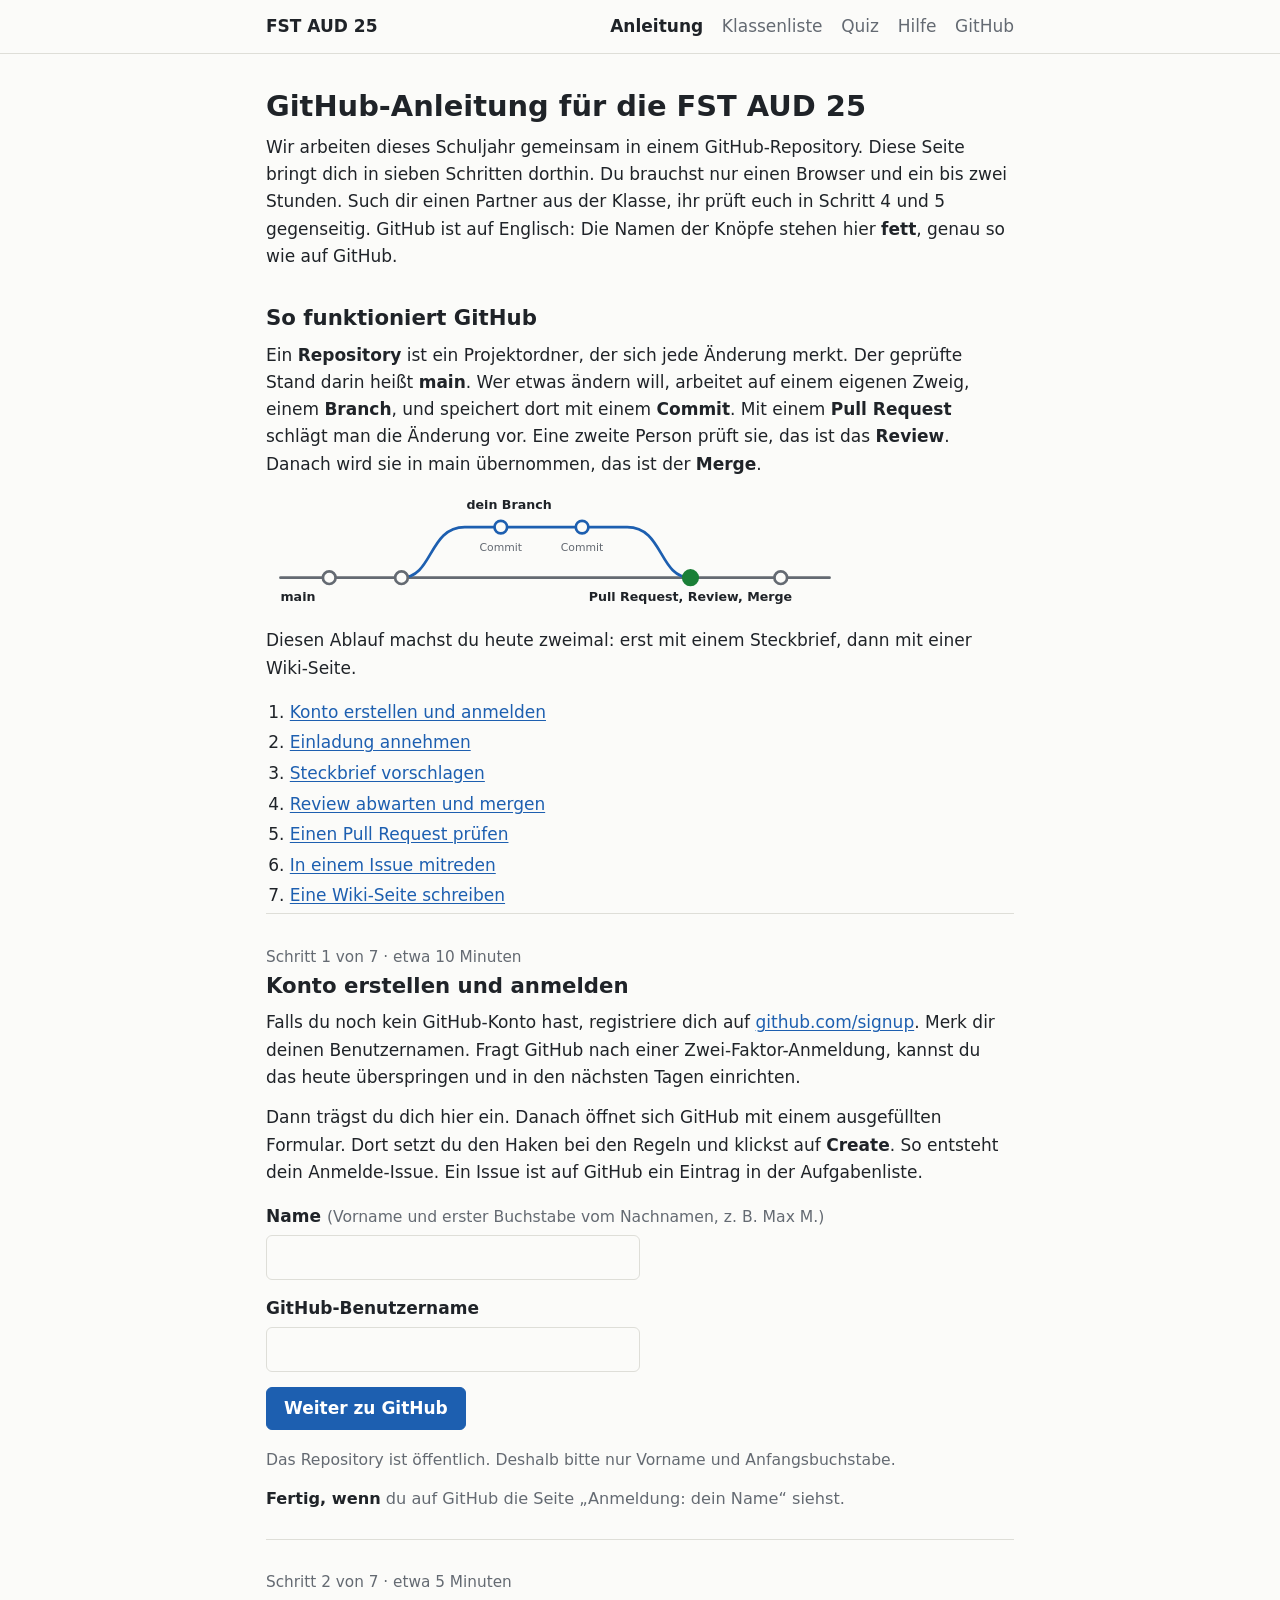
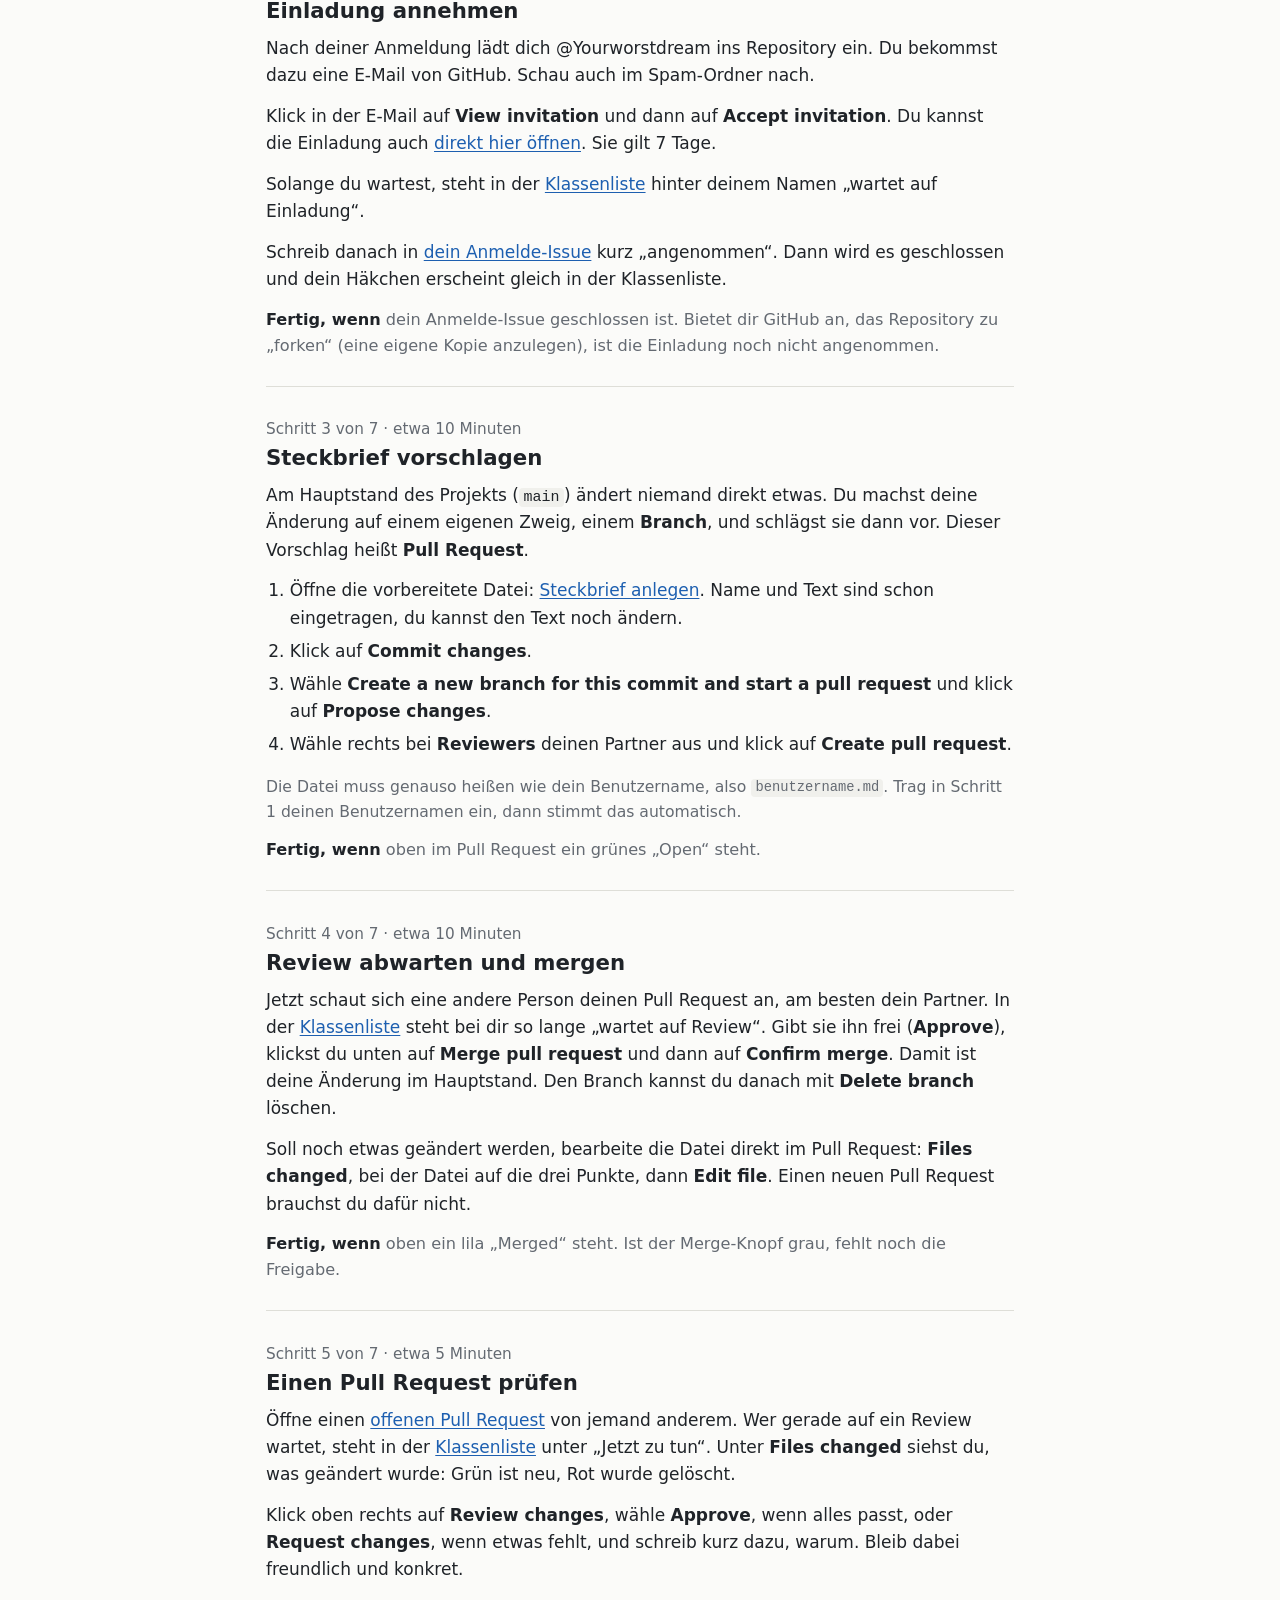
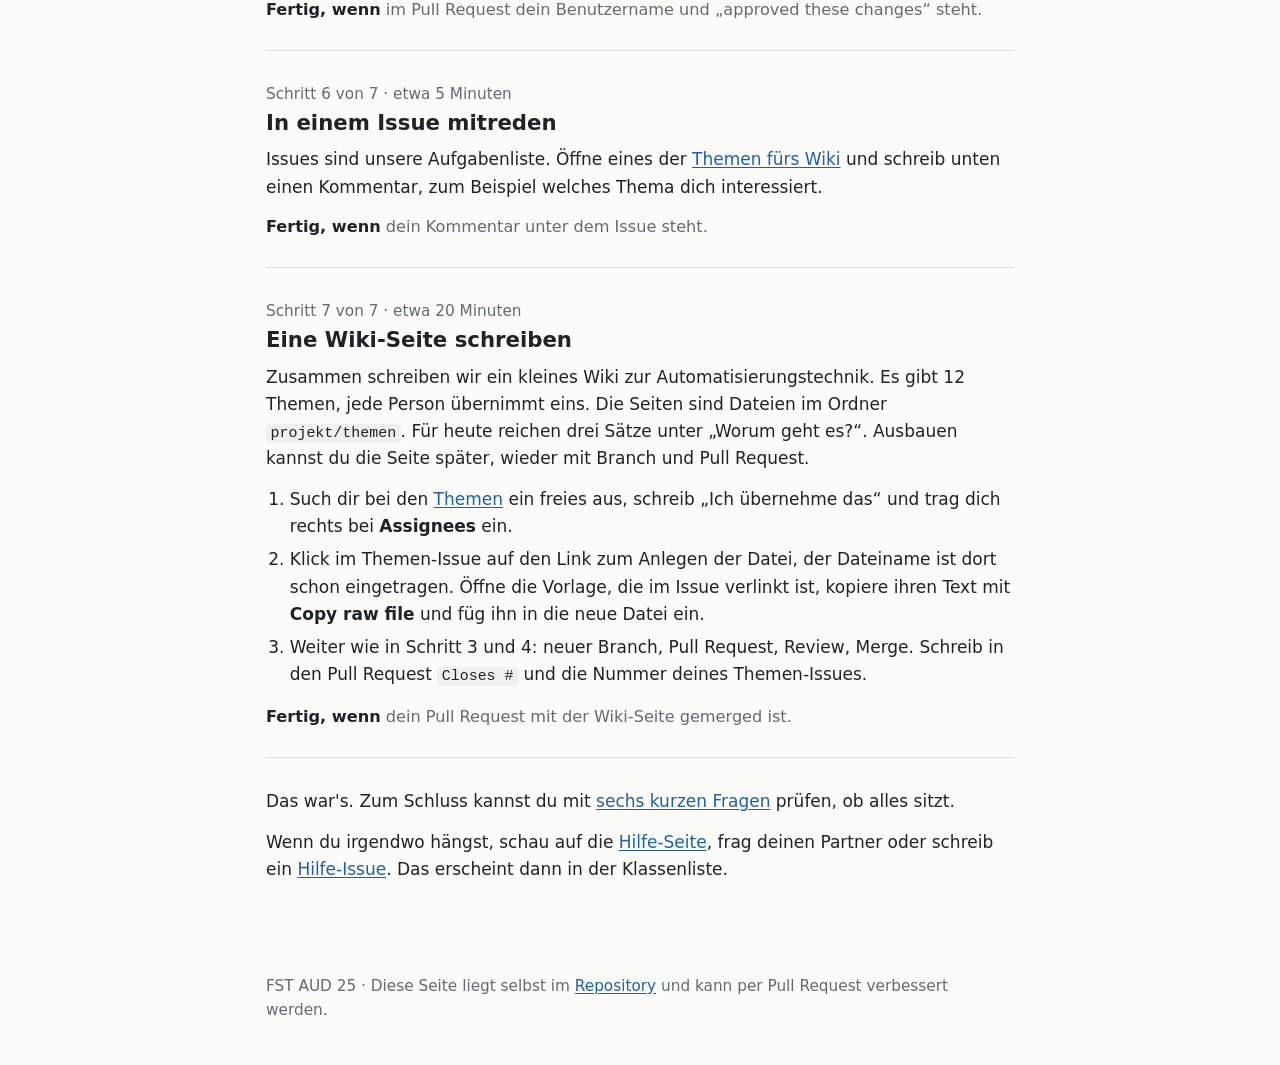
==== commit bb47a919: "fstaud25: Stolperstellen aus dem Gegenlesen behoben (Stand wie live) Entspricht Yourworstdream/FSTAU" ====
--- a/fstaud25/index.html
+++ b/fstaud25/index.html
@@ -19,7 +19,7 @@
     <a class="seitenname" href="./">FST AUD 25</a>
     <nav aria-label="Seiten">
       <a href="./" aria-current="page">Anleitung</a>
-      <a href="fortschritt.html">Fortschritt</a>
+      <a href="fortschritt.html">Klassenliste</a>
       <a href="quiz.html">Quiz</a>
       <a href="hilfe.html">Hilfe</a>
       <a href="https://github.com/Yourworstdream/FSTAUD25" data-repo="">GitHub</a>
@@ -30,7 +30,7 @@
 <main>
   <h1>GitHub-Anleitung für die FST AUD 25</h1>
   <p class="nur-druck druck-kopf"><img src="assets/qr-anleitung.svg" alt="">Online mit allen Links und dem Anmeldeformular:<br>yourworstdream.github.io/FSTAUD25</p>
-  <p>Wir arbeiten dieses Schuljahr gemeinsam in einem GitHub-Repository. Diese Seite bringt dich in sieben Schritten dorthin. Du brauchst nur einen Browser und ein bis zwei Stunden. Such dir einen Partner aus der Klasse, ihr prüft euch in Schritt 4 und 5 gegenseitig.</p>
+  <p>Wir arbeiten dieses Schuljahr gemeinsam in einem GitHub-Repository. Diese Seite bringt dich in sieben Schritten dorthin. Du brauchst nur einen Browser und ein bis zwei Stunden. Such dir einen Partner aus der Klasse, ihr prüft euch in Schritt 4 und 5 gegenseitig. GitHub ist auf Englisch: Die Namen der Knöpfe stehen hier <b>fett</b>, genau so wie auf GitHub.</p>
 
   <h2 class="prinzip-titel">So funktioniert GitHub</h2>
   <p>Ein <b>Repository</b> ist ein Projektordner, der sich jede Änderung merkt. Der geprüfte Stand darin heißt <b>main</b>. Wer etwas ändern will, arbeitet auf einem eigenen Zweig, einem <b>Branch</b>, und speichert dort mit einem <b>Commit</b>. Mit einem <b>Pull Request</b> schlägt man die Änderung vor. Eine zweite Person prüft sie, das ist das <b>Review</b>. Danach wird sie in main übernommen, das ist der <b>Merge</b>.</p>
@@ -67,7 +67,7 @@
     <p class="schritt-nr" data-dauer="etwa 10 Minuten">Schritt 1 von 7 · etwa 10 Minuten</p>
     <h2>Konto erstellen und anmelden</h2>
     <p>Falls du noch kein GitHub-Konto hast, registriere dich auf <a href="https://github.com/signup">github.com/signup</a>. Merk dir deinen Benutzernamen. Fragt GitHub nach einer Zwei-Faktor-Anmeldung, kannst du das heute überspringen und in den nächsten Tagen einrichten.</p>
-    <p>Dann trägst du dich hier ein. Danach öffnet sich GitHub mit einem fertig ausgefüllten Formular, dort klickst du nur noch auf <b>Create</b>.</p>
+    <p>Dann trägst du dich hier ein. Danach öffnet sich GitHub mit einem ausgefüllten Formular. Dort setzt du den Haken bei den Regeln und klickst auf <b>Create</b>. So entsteht dein Anmelde-Issue. Ein Issue ist auf GitHub ein Eintrag in der Aufgabenliste.</p>
 
     <p class="nur-druck">Das Formular dazu findest du auf der Online-Seite (QR-Code oben).</p>
     <form class="formular" id="anmelde-form" novalidate>
@@ -83,7 +83,7 @@
     <noscript><p>Ohne JavaScript geht es direkt über das <a href="https://github.com/Yourworstdream/FSTAUD25/issues/new?template=anmeldung.yml">Anmelde-Formular auf GitHub</a>.</p></noscript>
 
     <div class="kasten" id="anmelde-erfolg" hidden>
-      <p>GitHub wurde in einem neuen Tab geöffnet. Klick dort auf <b>Create</b>, dann bist du angemeldet. Kein neuer Tab? <a id="anmelde-link" href="#" target="_blank" rel="noopener">Formular hier öffnen</a>.</p>
+      <p>GitHub wurde in einem neuen Tab geöffnet. Setz dort den Haken bei den Regeln und klick auf <b>Create</b>, dann bist du angemeldet. Kein neuer Tab? <a id="anmelde-link" href="#" target="_blank" rel="noopener">Formular hier öffnen</a>.</p>
     </div>
     <p class="leise">Das Repository ist öffentlich. Deshalb bitte nur Vorname und Anfangsbuchstabe.</p>
     <p class="fertig"><b>Fertig, wenn</b> du auf GitHub die Seite „Anmeldung: dein Name“ siehst.</p>
@@ -96,7 +96,7 @@
     <p>Klick in der E-Mail auf <b>View invitation</b> und dann auf <b>Accept invitation</b>. Du kannst die Einladung auch <a href="https://github.com/Yourworstdream/FSTAUD25/invitations" data-repo="/invitations">direkt hier öffnen</a>. Sie gilt 7 Tage.</p>
     <p>Solange du wartest, steht in der <a href="fortschritt.html">Klassenliste</a> hinter deinem Namen „wartet auf Einladung“.</p>
     <p>Schreib danach in <a id="anmelde-issue-link" href="https://github.com/Yourworstdream/FSTAUD25/issues?q=is%3Aissue+label%3Aanmeldung">dein Anmelde-Issue</a> kurz „angenommen“. Dann wird es geschlossen und dein Häkchen erscheint gleich in der Klassenliste.</p>
-    <p class="fertig"><b>Fertig, wenn</b> dein Anmelde-Issue geschlossen ist. Bietet dir GitHub an, das Repository zu „forken“, ist die Einladung noch nicht angenommen.</p>
+    <p class="fertig"><b>Fertig, wenn</b> dein Anmelde-Issue geschlossen ist. Bietet dir GitHub an, das Repository zu „forken“ (eine eigene Kopie anzulegen), ist die Einladung noch nicht angenommen.</p>
   </section>
 
   <section class="schritt" id="schritt-3">
@@ -107,9 +107,9 @@
       <li>Öffne die vorbereitete Datei: <a id="steckbrief-link" href="https://github.com/Yourworstdream/FSTAUD25/new/main/teilnehmer">Steckbrief anlegen</a>. Name und Text sind schon eingetragen, du kannst den Text noch ändern.</li>
       <li>Klick auf <b>Commit changes</b>.</li>
       <li>Wähle <b>Create a new branch for this commit and start a pull request</b> und klick auf <b>Propose changes</b>.</li>
-      <li>Wähl rechts bei <b>Reviewers</b> eine Person aus der Klasse aus und klick auf <b>Create pull request</b>.</li>
+      <li>Wähle rechts bei <b>Reviewers</b> deinen Partner aus und klick auf <b>Create pull request</b>.</li>
     </ol>
-    <p class="leise" id="steckbrief-hinweis">Die Datei muss genauso heißen wie dein Benutzername, also <code><span data-ich-login>benutzername</span>.md</code>. Trag in Schritt 1 deinen Namen ein, dann stimmt das automatisch.</p>
+    <p class="leise" id="steckbrief-hinweis">Die Datei muss genauso heißen wie dein Benutzername, also <code><span data-ich-login>benutzername</span>.md</code>. Trag in Schritt 1 deinen Benutzernamen ein, dann stimmt das automatisch.</p>
     <p class="fertig"><b>Fertig, wenn</b> oben im Pull Request ein grünes „Open“ steht.</p>
   </section>
 
@@ -117,7 +117,7 @@
     <p class="schritt-nr" data-dauer="etwa 10 Minuten">Schritt 4 von 7 · etwa 10 Minuten</p>
     <h2>Review abwarten und mergen</h2>
     <p>Jetzt schaut sich eine andere Person deinen Pull Request an, am besten dein Partner. In der <a href="fortschritt.html">Klassenliste</a> steht bei dir so lange „wartet auf Review“. Gibt sie ihn frei (<b>Approve</b>), klickst du unten auf <b>Merge pull request</b> und dann auf <b>Confirm merge</b>. Damit ist deine Änderung im Hauptstand. Den Branch kannst du danach mit <b>Delete branch</b> löschen.</p>
-    <p>Soll noch etwas geändert werden, bearbeite die Datei direkt im Pull Request unter <b>Files changed</b>. Einen neuen Pull Request brauchst du dafür nicht.</p>
+    <p>Soll noch etwas geändert werden, bearbeite die Datei direkt im Pull Request: <b>Files changed</b>, bei der Datei auf die drei Punkte, dann <b>Edit file</b>. Einen neuen Pull Request brauchst du dafür nicht.</p>
     <p class="fertig"><b>Fertig, wenn</b> oben ein lila „Merged“ steht. Ist der Merge-Knopf grau, fehlt noch die Freigabe.</p>
   </section>
 
@@ -126,7 +126,7 @@
     <h2>Einen Pull Request prüfen</h2>
     <p>Öffne einen <a href="https://github.com/Yourworstdream/FSTAUD25/pulls" data-repo="/pulls">offenen Pull Request</a> von jemand anderem. Wer gerade auf ein Review wartet, steht in der <a href="fortschritt.html">Klassenliste</a> unter „Jetzt zu tun“. Unter <b>Files changed</b> siehst du, was geändert wurde: Grün ist neu, Rot wurde gelöscht.</p>
     <p>Klick oben rechts auf <b>Review changes</b>, wähle <b>Approve</b>, wenn alles passt, oder <b>Request changes</b>, wenn etwas fehlt, und schreib kurz dazu, warum. Bleib dabei freundlich und konkret.</p>
-    <p class="fertig"><b>Fertig, wenn</b> im Pull Request „dein-name approved these changes“ steht.</p>
+    <p class="fertig"><b>Fertig, wenn</b> im Pull Request dein Benutzername und „approved these changes“ steht.</p>
   </section>
 
   <section class="schritt" id="schritt-6">
@@ -139,10 +139,10 @@
   <section class="schritt" id="schritt-7">
     <p class="schritt-nr" data-dauer="etwa 20 Minuten">Schritt 7 von 7 · etwa 20 Minuten</p>
     <h2>Eine Wiki-Seite schreiben</h2>
-    <p>Zusammen schreiben wir ein kleines Wiki zur Automatisierungstechnik. Es gibt 12 Themen, jede Person übernimmt eins. Für heute reichen drei Sätze unter „Worum geht es?“. Ausbauen kannst du die Seite später, wieder mit Branch und Pull Request.</p>
+    <p>Zusammen schreiben wir ein kleines Wiki zur Automatisierungstechnik. Es gibt 12 Themen, jede Person übernimmt eins. Die Seiten sind Dateien im Ordner <code>projekt/themen</code>. Für heute reichen drei Sätze unter „Worum geht es?“. Ausbauen kannst du die Seite später, wieder mit Branch und Pull Request.</p>
     <ol>
       <li>Such dir bei den <a href="https://github.com/Yourworstdream/FSTAUD25/issues?q=is%3Aissue+is%3Aopen+label%3Athema" data-repo="/issues?q=is%3Aissue+is%3Aopen+label%3Athema">Themen</a> ein freies aus, schreib „Ich übernehme das“ und trag dich rechts bei <b>Assignees</b> ein.</li>
-      <li>Klick im Themen-Issue auf den Link zum Anlegen der Datei, der Dateiname ist dort schon eingetragen. Den Text kopierst du aus der Vorlage, die im Issue verlinkt ist.</li>
+      <li>Klick im Themen-Issue auf den Link zum Anlegen der Datei, der Dateiname ist dort schon eingetragen. Öffne die Vorlage, die im Issue verlinkt ist, kopiere ihren Text mit <b>Copy raw file</b> und füg ihn in die neue Datei ein.</li>
       <li>Weiter wie in Schritt 3 und 4: neuer Branch, Pull Request, Review, Merge. Schreib in den Pull Request <code>Closes #</code> und die Nummer deines Themen-Issues.</li>
     </ol>
     <p class="fertig"><b>Fertig, wenn</b> dein Pull Request mit der Wiki-Seite gemerged ist.</p>
